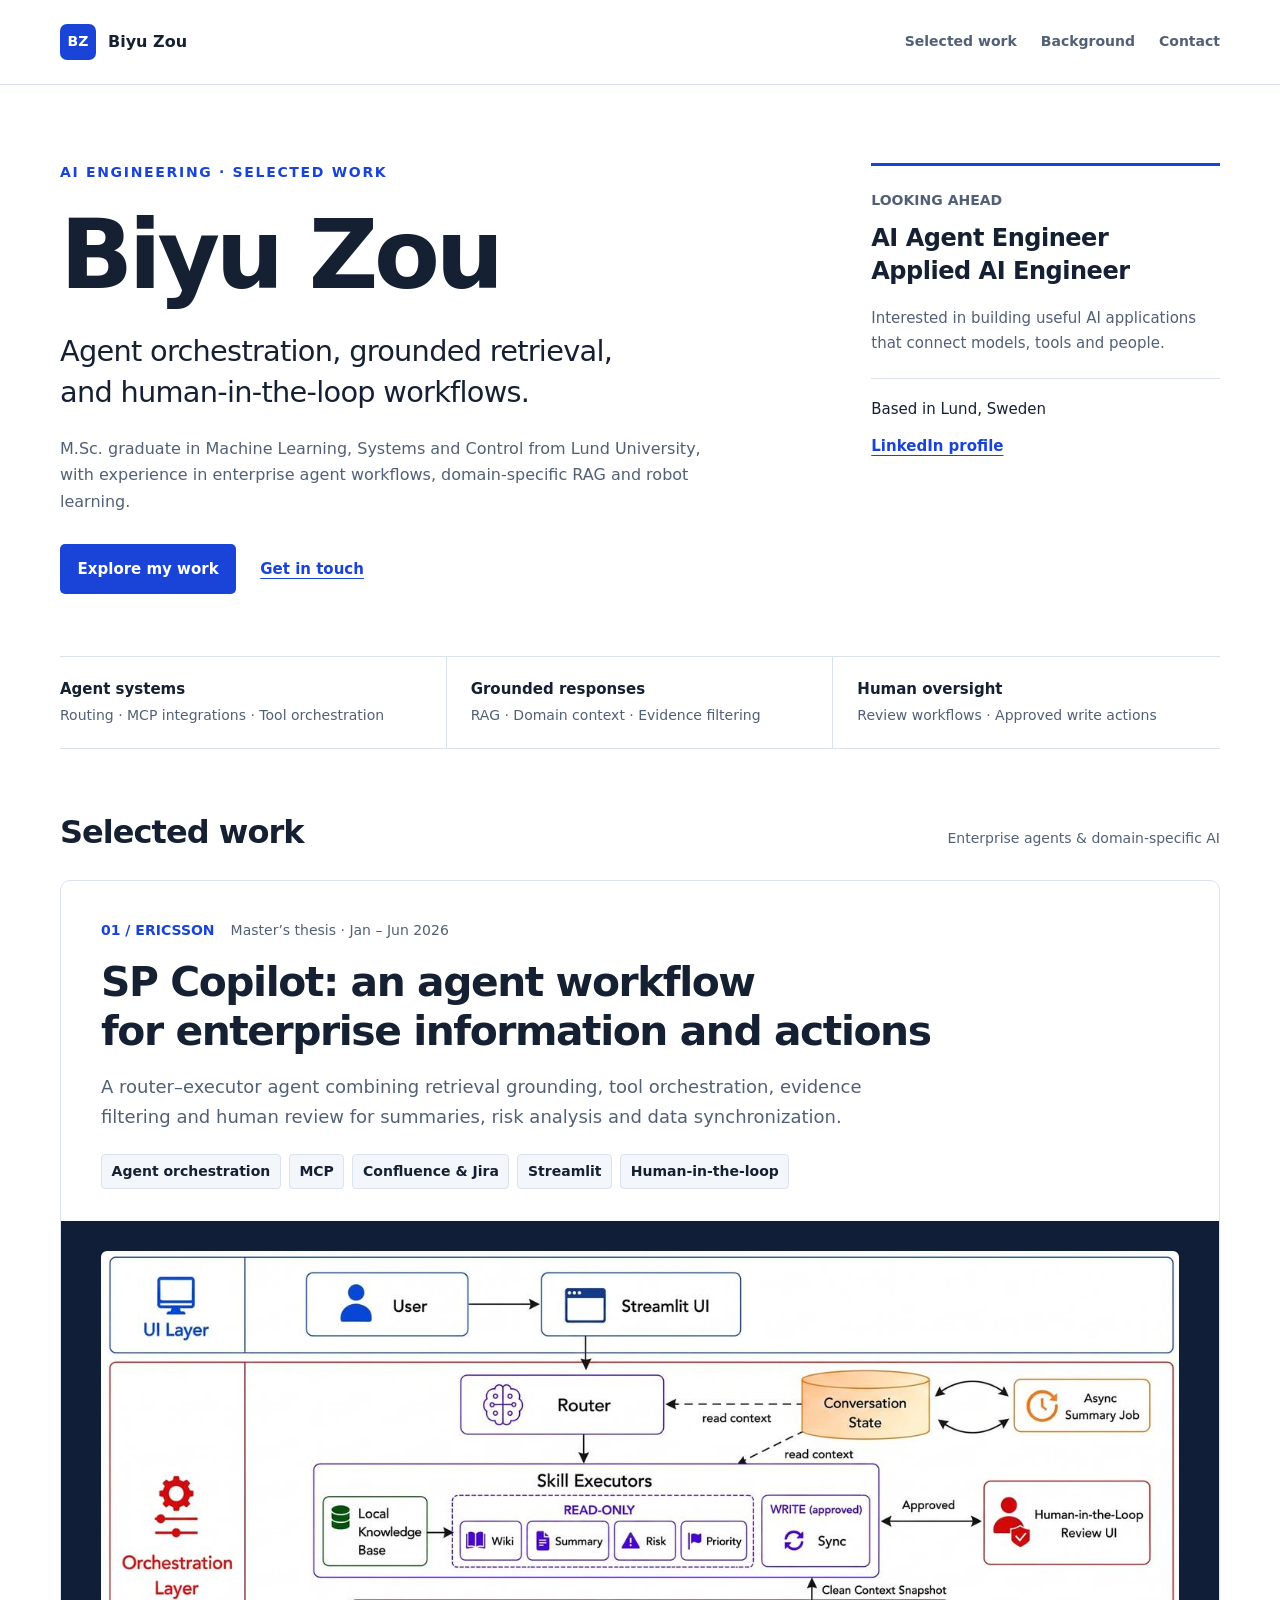
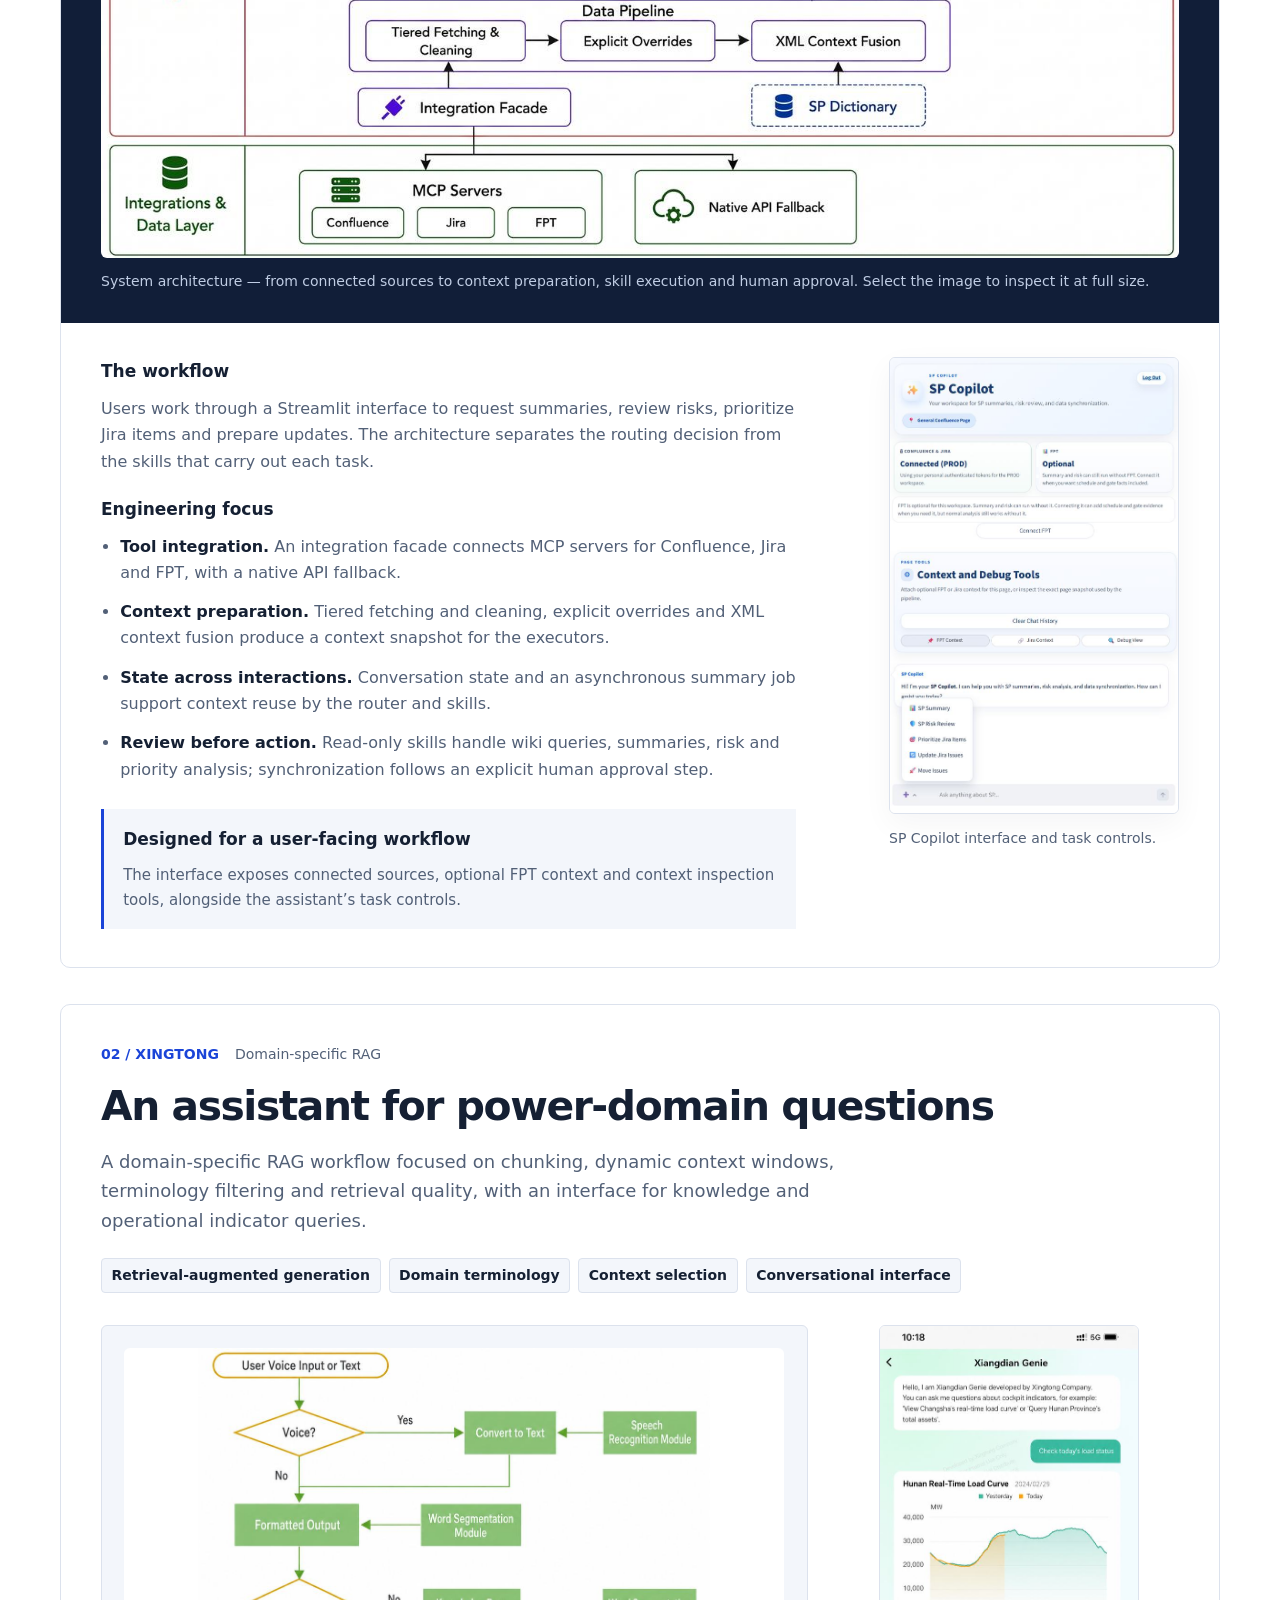
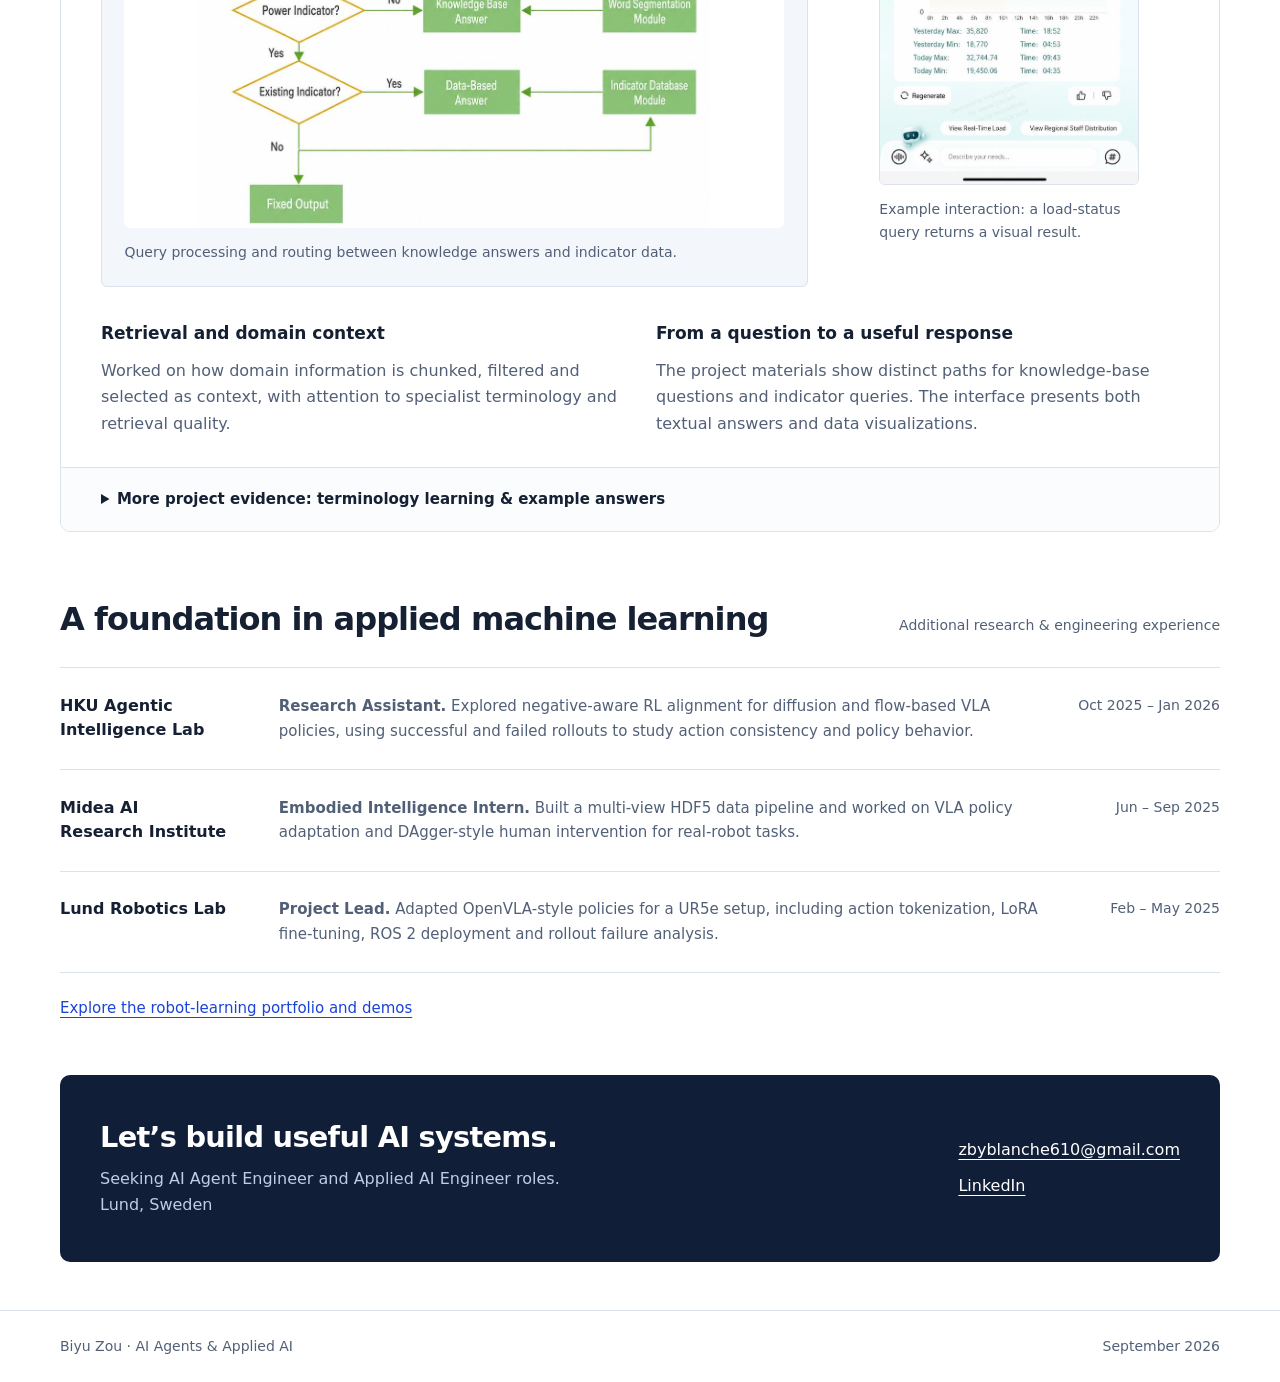
==== agent-portfolio.html @ 7e0cd9de "Add AI agent and applied AI portfolio draft using existing project evidence" ====
<!DOCTYPE html>
<html lang="en">
<head>
  <meta charset="UTF-8">
  <meta name="viewport" content="width=device-width, initial-scale=1">
  <meta name="robots" content="noindex, nofollow, noarchive, nosnippet">
  <meta name="googlebot" content="noindex, nofollow, noarchive, nosnippet">
  <meta name="description" content="Biyu Zou — AI engineering portfolio featuring agent orchestration, MCP integrations, human-in-the-loop workflows and domain-specific RAG.">
  <title>Biyu Zou | AI Agents & Applied AI</title>
  <link rel="icon" href="data:image/svg+xml,%3Csvg xmlns='http://www.w3.org/2000/svg' viewBox='0 0 40 40'%3E%3Crect width='40' height='40' rx='8' fill='%231a44d8'/%3E%3Cpath d='M11 11h17L12 29h17' fill='none' stroke='white' stroke-width='4'/%3E%3C/svg%3E">
  <style>
    :root { --ink:#152033; --muted:#526077; --blue:#1a44d8; --line:#dce2ed; --paper:#fff; --wash:#f3f6fb; --navy:#111e38; }
    * { box-sizing:border-box; }
    html { scroll-behavior:smooth; scroll-padding-top:6rem; }
    body { margin:0; font-family:Inter,ui-sans-serif,system-ui,-apple-system,BlinkMacSystemFont,"Segoe UI",sans-serif; font-size:1rem; line-height:1.65; color:var(--ink); background:var(--paper); }
    a { color:var(--blue); text-underline-offset:4px; }
    a:hover { text-decoration-thickness:2px; }
    a:focus-visible,summary:focus-visible { outline:3px solid var(--blue); outline-offset:5px; }
    .wrap { width:min(1160px,calc(100% - 64px)); margin-inline:auto; }
    .skip { position:absolute; left:1rem; top:-6rem; z-index:30; background:white; padding:.7rem 1rem; }
    .skip:focus { top:.5rem; }
    .topbar { background:rgba(255,255,255,.97); border-bottom:1px solid var(--line); }
    .topbar .wrap { min-height:84px; display:flex; align-items:center; justify-content:space-between; gap:1.5rem; padding-block:1rem; }
    .wordmark { display:flex; align-items:center; gap:.75rem; font-weight:750; text-decoration:none; color:var(--ink); }
    .monogram { display:grid; place-items:center; width:36px; height:36px; background:var(--blue); color:white; border-radius:7px; font-size:.875rem; }
    nav { display:flex; flex-wrap:wrap; align-items:center; gap:1.5rem; }
    nav a { color:var(--muted); text-decoration:none; font-size:.875rem; font-weight:600; }
    nav a:hover { color:var(--blue); }
    .hero { padding:76px 0 62px; display:grid; grid-template-columns:minmax(0,1.5fr) minmax(260px,.7fr); gap:4rem; align-items:start; }
    .eyebrow { margin:0 0 1.3rem; color:var(--blue); font-size:.875rem; font-weight:700; letter-spacing:.12em; text-transform:uppercase; }
    h1 { font-size:clamp(3.6rem,7.8vw,6rem); font-weight:700; line-height:1.06; letter-spacing:-.045em; margin:0 0 1.5rem; }
    .lead { margin:0; max-width:700px; color:var(--ink); font-size:clamp(1.4rem,2.3vw,1.8rem); line-height:1.45; letter-spacing:-.025em; }
    .intro { max-width:650px; margin:1.35rem 0 0; color:var(--muted); }
    .actions { display:flex; flex-wrap:wrap; align-items:center; gap:1rem 1.5rem; margin-top:1.8rem; }
    .button { display:inline-flex; justify-content:center; padding:.8rem 1.1rem; border-radius:5px; background:var(--blue); color:white; font-weight:650; text-decoration:none; font-size:.9375rem; }
    .button:hover { background:#1234ae; text-decoration:none; }
    .text-link { font-weight:650; font-size:.9375rem; }
    .profile { border-top:3px solid var(--blue); padding:1.4rem 0 0; margin-top:.15rem; }
    .profile .label { font-size:.875rem; font-weight:700; color:var(--muted); margin:0 0 .65rem; }
    .profile h2 { font-size:1.5rem; line-height:1.35; margin:0 0 1.2rem; letter-spacing:-.02em; }
    .profile p { margin:.7rem 0; color:var(--muted); font-size:.9375rem; }
    .profile .location { border-top:1px solid var(--line); padding-top:1.1rem; margin-top:1.4rem; color:var(--ink); }
    .focus-strip { display:grid; grid-template-columns:repeat(3,1fr); border-block:1px solid var(--line); margin-bottom:64px; }
    .focus-strip div { padding:1.25rem 1.5rem; border-right:1px solid var(--line); }
    .focus-strip div:first-child { padding-left:0; }
    .focus-strip div:last-child { border:0; }
    .focus-strip strong { display:block; font-size:.9375rem; }
    .focus-strip span { color:var(--muted); font-size:.875rem; }
    .section-heading { display:flex; justify-content:space-between; align-items:baseline; gap:1rem; margin:0 0 1.8rem; }
    .section-heading h2 { font-size:2rem; letter-spacing:-.03em; line-height:1.2; margin:0; }
    .section-heading p { color:var(--muted); font-size:.875rem; margin:0; }
    .case { border:1px solid var(--line); border-radius:10px; overflow:hidden; margin-bottom:36px; }
    .case-head { padding:38px 40px 32px; }
    .case-meta { display:flex; flex-wrap:wrap; gap:.55rem 1rem; color:var(--muted); font-size:.875rem; margin-bottom:1rem; }
    .case-meta .number { color:var(--blue); font-weight:750; }
    h3 { font-size:clamp(1.75rem,3.4vw,2.55rem); line-height:1.2; letter-spacing:-.035em; margin:0 0 1rem; }
    .case-summary { font-size:1.125rem; color:var(--muted); max-width:810px; margin:0; }
    .tags { list-style:none; display:flex; flex-wrap:wrap; gap:.5rem; padding:0; margin:1.4rem 0 0; }
    .tags li { font-size:.875rem; font-weight:550; background:var(--wash); border:1px solid var(--line); border-radius:4px; padding:.3rem .6rem; }
    .feature-stage { background:var(--navy); padding:30px 40px; color:white; }
    figure { margin:0; min-width:0; }
    .image-link { display:block; line-height:0; border-radius:6px; overflow:hidden; background:white; }
    .image-link img { display:block; width:100%; height:auto; }
    figcaption { font-size:.875rem; color:var(--muted); margin-top:.8rem; }
    .feature-stage figcaption { color:#c0cde4; }
    .case-body { padding:34px 40px 38px; display:grid; grid-template-columns:minmax(0,1.35fr) minmax(240px,.65fr); gap:3rem; align-items:start; }
    h4 { font-size:1.0625rem; margin:0 0 .65rem; }
    .body-copy p { margin:0 0 1.25rem; color:var(--muted); }
    .body-copy ul { padding-left:1.2rem; margin:0; color:var(--muted); }
    .body-copy li+li { margin-top:.8rem; }
    .body-copy strong { color:var(--ink); font-weight:650; }
    .workflow-note { border-left:3px solid var(--blue); background:var(--wash); padding:1rem 1.2rem; margin-top:1.6rem; }
    .workflow-note p { margin:0; font-size:.9375rem; }
    .ui-figure { width:min(100%,290px); justify-self:end; }
    .ui-figure .image-link { border:1px solid var(--line); box-shadow:0 10px 30px #1520330b; }
    .rag-main { display:grid; grid-template-columns:minmax(0,1.25fr) minmax(220px,.6fr); align-items:start; gap:2rem; padding:0 40px 32px; }
    .rag-main .diagram { padding:1.4rem; background:var(--wash); border:1px solid var(--line); border-radius:6px; }
    .rag-main .diagram img { max-height:480px; object-fit:contain; }
    .rag-main .phone { max-width:260px; justify-self:center; }
    .rag-main .phone .image-link { border:1px solid var(--line); }
    .rag-copy { padding:0 40px 30px; }
    .rag-copy .columns { display:grid; grid-template-columns:1fr 1fr; gap:2rem; }
    .rag-copy p { margin:0; color:var(--muted); }
    details { border-top:1px solid var(--line); padding:1.2rem 40px; background:#fbfcfe; }
    summary { cursor:pointer; font-size:.9375rem; font-weight:650; }
    .more-media { display:grid; grid-template-columns:1.3fr .7fr; gap:2rem; align-items:start; padding-top:1.5rem; }
    .more-media img { max-height:500px; object-fit:contain; }
    .more-media .image-link { border:1px solid var(--line); }
    .background { padding-top:32px; padding-bottom:54px; }
    .experience-list { border-top:1px solid var(--line); }
    .experience { display:grid; grid-template-columns:190px minmax(0,1fr) 150px; gap:1.8rem; border-bottom:1px solid var(--line); padding:1.6rem 0; }
    .experience h3 { font-size:1rem; letter-spacing:0; line-height:1.5; margin:0; }
    .experience p { margin:0; color:var(--muted); font-size:.9375rem; }
    .experience .dates { font-size:.875rem; color:var(--muted); text-align:right; }
    .research-link { margin:1.4rem 0 0; font-size:.9375rem; }
    .contact-band { background:var(--navy); color:white; padding:44px 40px; border-radius:10px; margin-bottom:48px; display:flex; flex-wrap:wrap; gap:2rem; align-items:center; justify-content:space-between; }
    .contact-band h2 { margin:0 0 .6rem; font-size:1.8rem; line-height:1.3; letter-spacing:-.025em; }
    .contact-band p { color:#c0cde4; margin:0; }
    .contact-band a { color:white; }
    .contact-band .contact-links { display:flex; flex-direction:column; align-items:flex-start; gap:.6rem; overflow-wrap:anywhere; }
    footer { padding:24px 0; border-top:1px solid var(--line); color:var(--muted); font-size:.875rem; }
    footer .wrap { display:flex; flex-wrap:wrap; justify-content:space-between; gap:.75rem; }
    @media (max-width:800px) {
      .wrap { width:calc(100% - 40px); }
      .hero { padding:48px 0 36px; gap:2rem; grid-template-columns:1fr; }
      .profile { display:none; }
      .focus-strip { margin-bottom:40px; }
      .focus-strip div { padding:1rem; }
      .case-head,.case-body { padding:28px; }
      .feature-stage { padding:24px; }
      .case-body { gap:2rem; grid-template-columns:minmax(0,1fr) minmax(190px,.55fr); }
      .rag-main { padding:0 28px 28px; gap:1.25rem; }
      .rag-copy { padding:0 28px 28px; }
      details { padding:1.2rem 28px; }
      .experience { grid-template-columns:155px 1fr; gap:.8rem 1.4rem; }
      .experience .dates { grid-column:1/-1; text-align:left; }
    }
    @media (max-width:580px) {
      .topbar .wrap { gap:1rem; align-items:flex-start; }
      nav { gap:.75rem 1rem; justify-content:flex-end; max-width:170px; }
      .wordmark { flex-shrink:0; }
      .wordmark .name { display:none; }
      h1 { font-size:3.6rem; }
      .hero { padding-top:38px; }
      .focus-strip { grid-template-columns:1fr; }
      .focus-strip div,.focus-strip div:first-child { padding:.9rem 0; border-right:0; border-bottom:1px solid var(--line); }
      .focus-strip div:last-child { border-bottom:0; }
      .section-heading { display:block; }
      .section-heading p { margin-top:.6rem; }
      .case-head,.case-body { padding:24px 20px; }
      .feature-stage { padding:16px; }
      .case-body,.rag-main,.rag-copy .columns,.more-media { grid-template-columns:1fr; }
      .ui-figure { justify-self:center; }
      .rag-main { padding:0 20px 24px; }
      .rag-main .diagram { padding:.75rem; }
      .rag-copy { padding:0 20px 24px; }
      .rag-main .phone { max-width:245px; }
      details { padding:1.2rem 20px; }
      .more-media figure:last-child { max-width:245px; justify-self:center; }
      .experience { grid-template-columns:1fr; }
      .contact-band { padding:28px 24px; }
    }
    @media (prefers-reduced-motion:reduce) { html { scroll-behavior:auto; } }
    @media print {
      .topbar, .skip, .actions, footer { display:none; }
      .wrap { width:100%; }
      .hero { padding:20px 0; }
      .case,.contact-band { break-inside:avoid; }
      .feature-stage,.contact-band { background:white; color:var(--ink); border:1px solid var(--line); }
      .feature-stage figcaption,.contact-band p,.contact-band a { color:var(--ink); }
      a { color:var(--ink); }
    }
  </style>
</head>
<body>
  <a class="skip" href="#main">Skip to content</a>
  <header class="topbar">
    <div class="wrap">
      <a class="wordmark" href="#main" aria-label="Biyu Zou, back to top"><span class="monogram" aria-hidden="true">BZ</span><span class="name">Biyu Zou</span></a>
      <nav aria-label="Main navigation">
        <a href="#selected-work">Selected work</a>
        <a href="#background">Background</a>
        <a href="#contact">Contact</a>
      </nav>
    </div>
  </header>
  <main id="main" class="wrap">
    <section class="hero" aria-labelledby="page-title">
      <div>
        <p class="eyebrow">AI engineering · Selected work</p>
        <h1 id="page-title">Biyu Zou</h1>
        <p class="lead">Agent orchestration, grounded retrieval,<br>and human-in-the-loop workflows.</p>
        <p class="intro">M.Sc. graduate in Machine Learning, Systems and Control from Lund University, with experience in enterprise agent workflows, domain-specific RAG and robot learning.</p>
        <div class="actions">
          <a class="button" href="#selected-work">Explore my work</a>
          <a class="text-link" href="mailto:zbyblanche610@gmail.com">Get in touch</a>
        </div>
      </div>
      <aside class="profile" aria-label="Career focus">
        <p class="label">LOOKING AHEAD</p>
        <h2>AI Agent Engineer<br>Applied AI Engineer</h2>
        <p>Interested in building useful AI applications that connect models, tools and people.</p>
        <p class="location">Based in Lund, Sweden</p>
        <a class="text-link" href="https://www.linkedin.com/in/biyu-zou-9b44a2331/">LinkedIn profile</a>
      </aside>
    </section>

    <div class="focus-strip" aria-label="Areas of experience">
      <div><strong>Agent systems</strong><span>Routing · MCP integrations · Tool orchestration</span></div>
      <div><strong>Grounded responses</strong><span>RAG · Domain context · Evidence filtering</span></div>
      <div><strong>Human oversight</strong><span>Review workflows · Approved write actions</span></div>
    </div>

    <section id="selected-work" aria-labelledby="work-title">
      <div class="section-heading">
        <h2 id="work-title">Selected work</h2>
        <p>Enterprise agents & domain-specific AI</p>
      </div>

      <article class="case" aria-labelledby="ericsson-title">
        <div class="case-head">
          <div class="case-meta"><span class="number">01 / ERICSSON</span><span>Master’s thesis · Jan – Jun 2026</span></div>
          <h3 id="ericsson-title">SP Copilot: an agent workflow<br>for enterprise information and actions</h3>
          <p class="case-summary">A router–executor agent combining retrieval grounding, tool orchestration, evidence filtering and human review for summaries, risk analysis and data synchronization.</p>
          <ul class="tags" aria-label="Ericsson project capabilities">
            <li>Agent orchestration</li><li>MCP</li><li>Confluence & Jira</li><li>Streamlit</li><li>Human-in-the-loop</li>
          </ul>
        </div>
        <div class="feature-stage">
          <figure>
            <a class="image-link" href="media/sparchi.png" target="_blank" rel="noopener" aria-label="Open the SP Copilot architecture diagram at full size">
              <img src="media/sparchi.png" width="1400" height="788" alt="SP Copilot architecture: Streamlit UI, router, skill executors, conversation state, data pipeline, MCP integrations and human review before approved writes.">
            </a>
            <figcaption>System architecture — from connected sources to context preparation, skill execution and human approval. Select the image to inspect it at full size.</figcaption>
          </figure>
        </div>
        <div class="case-body">
          <div class="body-copy">
            <h4>The workflow</h4>
            <p>Users work through a Streamlit interface to request summaries, review risks, prioritize Jira items and prepare updates. The architecture separates the routing decision from the skills that carry out each task.</p>
            <h4>Engineering focus</h4>
            <ul>
              <li><strong>Tool integration.</strong> An integration facade connects MCP servers for Confluence, Jira and FPT, with a native API fallback.</li>
              <li><strong>Context preparation.</strong> Tiered fetching and cleaning, explicit overrides and XML context fusion produce a context snapshot for the executors.</li>
              <li><strong>State across interactions.</strong> Conversation state and an asynchronous summary job support context reuse by the router and skills.</li>
              <li><strong>Review before action.</strong> Read-only skills handle wiki queries, summaries, risk and priority analysis; synchronization follows an explicit human approval step.</li>
            </ul>
            <div class="workflow-note">
              <h4>Designed for a user-facing workflow</h4>
              <p>The interface exposes connected sources, optional FPT context and context inspection tools, alongside the assistant’s task controls.</p>
            </div>
          </div>
          <figure class="ui-figure">
            <a class="image-link" href="media/User_Interface.png" target="_blank" rel="noopener" aria-label="Open the SP Copilot interface screenshot at full size">
              <img src="media/User_Interface.png" width="633" height="1000" loading="lazy" alt="SP Copilot interface showing connection status, context tools and actions for summaries, risk review and Jira updates.">
            </a>
            <figcaption>SP Copilot interface and task controls.</figcaption>
          </figure>
        </div>
      </article>

      <article class="case" aria-labelledby="rag-title">
        <div class="case-head">
          <div class="case-meta"><span class="number">02 / XINGTONG</span><span>Domain-specific RAG</span></div>
          <h3 id="rag-title">An assistant for power-domain questions</h3>
          <p class="case-summary">A domain-specific RAG workflow focused on chunking, dynamic context windows, terminology filtering and retrieval quality, with an interface for knowledge and operational indicator queries.</p>
          <ul class="tags" aria-label="RAG project capabilities">
            <li>Retrieval-augmented generation</li><li>Domain terminology</li><li>Context selection</li><li>Conversational interface</li>
          </ul>
        </div>
        <div class="rag-main">
          <figure class="diagram">
            <a class="image-link" href="media/rag2.png" target="_blank" rel="noopener" aria-label="Open the power-domain assistant workflow at full size">
              <img src="media/rag2.png" width="1067" height="1000" loading="lazy" alt="Power-domain assistant workflow routing voice or text input through segmentation to knowledge-base answers or indicator-database queries.">
            </a>
            <figcaption>Query processing and routing between knowledge answers and indicator data.</figcaption>
          </figure>
          <figure class="phone">
            <a class="image-link" href="media/rag3.png" target="_blank" rel="noopener" aria-label="Open the load-curve demonstration at full size">
              <img src="media/rag3.png" width="563" height="1000" loading="lazy" alt="Xiangdian Genie answering a load-status question with a chart in its mobile interface.">
            </a>
            <figcaption>Example interaction: a load-status query returns a visual result.</figcaption>
          </figure>
        </div>
        <div class="rag-copy">
          <div class="columns">
            <div>
              <h4>Retrieval and domain context</h4>
              <p>Worked on how domain information is chunked, filtered and selected as context, with attention to specialist terminology and retrieval quality.</p>
            </div>
            <div>
              <h4>From a question to a useful response</h4>
              <p>The project materials show distinct paths for knowledge-base questions and indicator queries. The interface presents both textual answers and data visualizations.</p>
            </div>
          </div>
        </div>
        <details>
          <summary>More project evidence: terminology learning & example answers</summary>
          <div class="more-media">
            <figure>
              <a class="image-link" href="media/rag1.png" target="_blank" rel="noopener" aria-label="Open the terminology-learning diagram at full size">
                <img src="media/rag1.png" width="1143" height="1000" loading="lazy" alt="Diagram of word-segmentation capability learning through QLoRA fine-tuning.">
              </a>
              <figcaption>Word-segmentation capability learning shown in the project materials.</figcaption>
            </figure>
            <figure>
              <a class="image-link" href="media/rag4.png" target="_blank" rel="noopener" aria-label="Open the indicator-answer examples at full size">
                <img src="media/rag4.png" width="563" height="1000" loading="lazy" alt="Mobile assistant example with answers to operating-cost, supply-area and line-loss queries.">
              </a>
              <figcaption>Examples of domain-specific indicator answers.</figcaption>
            </figure>
          </div>
        </details>
      </article>
    </section>

    <section id="background" class="background" aria-labelledby="background-title">
      <div class="section-heading">
        <h2 id="background-title">A foundation in applied machine learning</h2>
        <p>Additional research & engineering experience</p>
      </div>
      <div class="experience-list">
        <article class="experience">
          <h3>HKU Agentic<br>Intelligence Lab</h3>
          <p><strong>Research Assistant.</strong> Explored negative-aware RL alignment for diffusion and flow-based VLA policies, using successful and failed rollouts to study action consistency and policy behavior.</p>
          <span class="dates">Oct 2025 – Jan 2026</span>
        </article>
        <article class="experience">
          <h3>Midea AI<br>Research Institute</h3>
          <p><strong>Embodied Intelligence Intern.</strong> Built a multi-view HDF5 data pipeline and worked on VLA policy adaptation and DAgger-style human intervention for real-robot tasks.</p>
          <span class="dates">Jun – Sep 2025</span>
        </article>
        <article class="experience">
          <h3>Lund Robotics Lab</h3>
          <p><strong>Project Lead.</strong> Adapted OpenVLA-style policies for a UR5e setup, including action tokenization, LoRA fine-tuning, ROS 2 deployment and rollout failure analysis.</p>
          <span class="dates">Feb – May 2025</span>
        </article>
      </div>
      <p class="research-link"><a href="vla-research-profile.html">Explore the robot-learning portfolio and demos</a></p>
    </section>

    <section id="contact" class="contact-band" aria-labelledby="contact-title">
      <div>
        <h2 id="contact-title">Let’s build useful AI systems.</h2>
        <p>Seeking AI Agent Engineer and Applied AI Engineer roles.<br>Lund, Sweden</p>
      </div>
      <div class="contact-links">
        <a href="mailto:zbyblanche610@gmail.com">zbyblanche610@gmail.com</a>
        <a href="https://www.linkedin.com/in/biyu-zou-9b44a2331/">LinkedIn</a>
      </div>
    </section>
  </main>
  <footer><div class="wrap"><span>Biyu Zou · AI Agents & Applied AI</span><span>September 2026</span></div></footer>
</body>
</html>
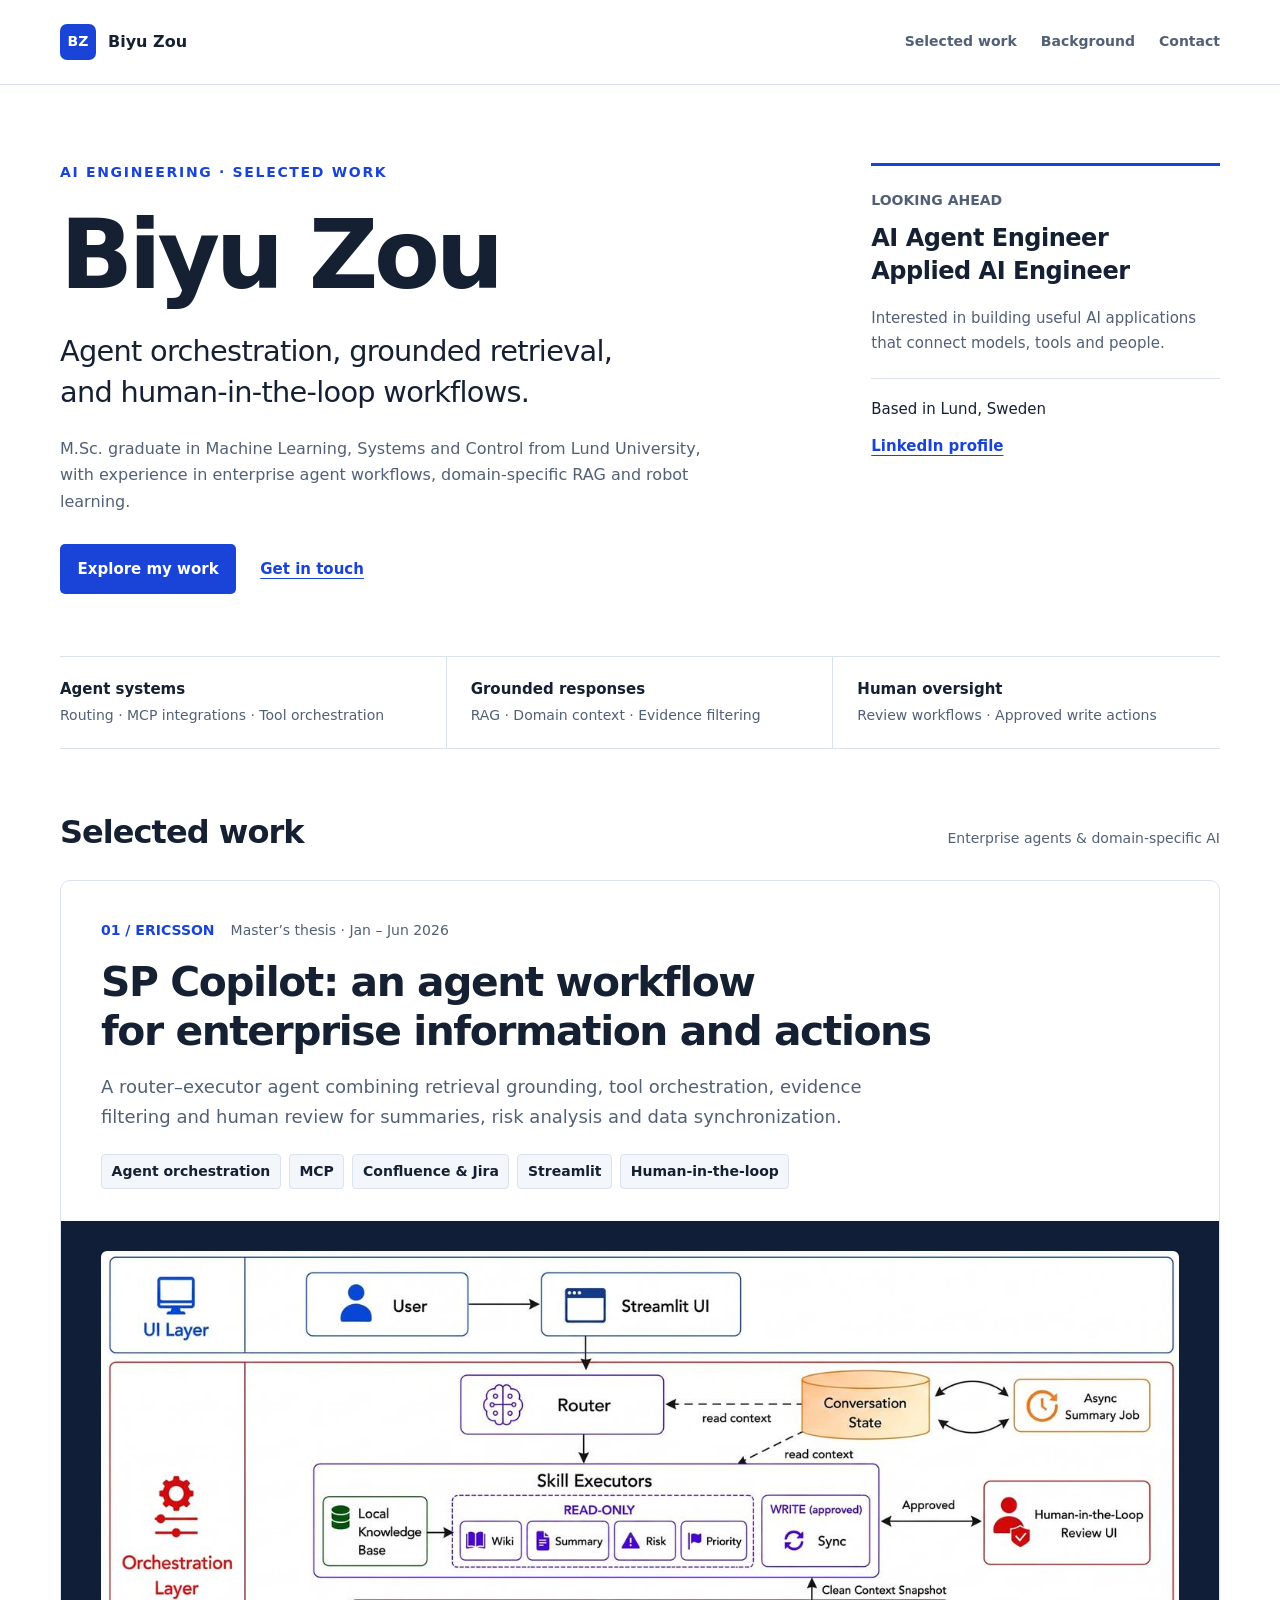
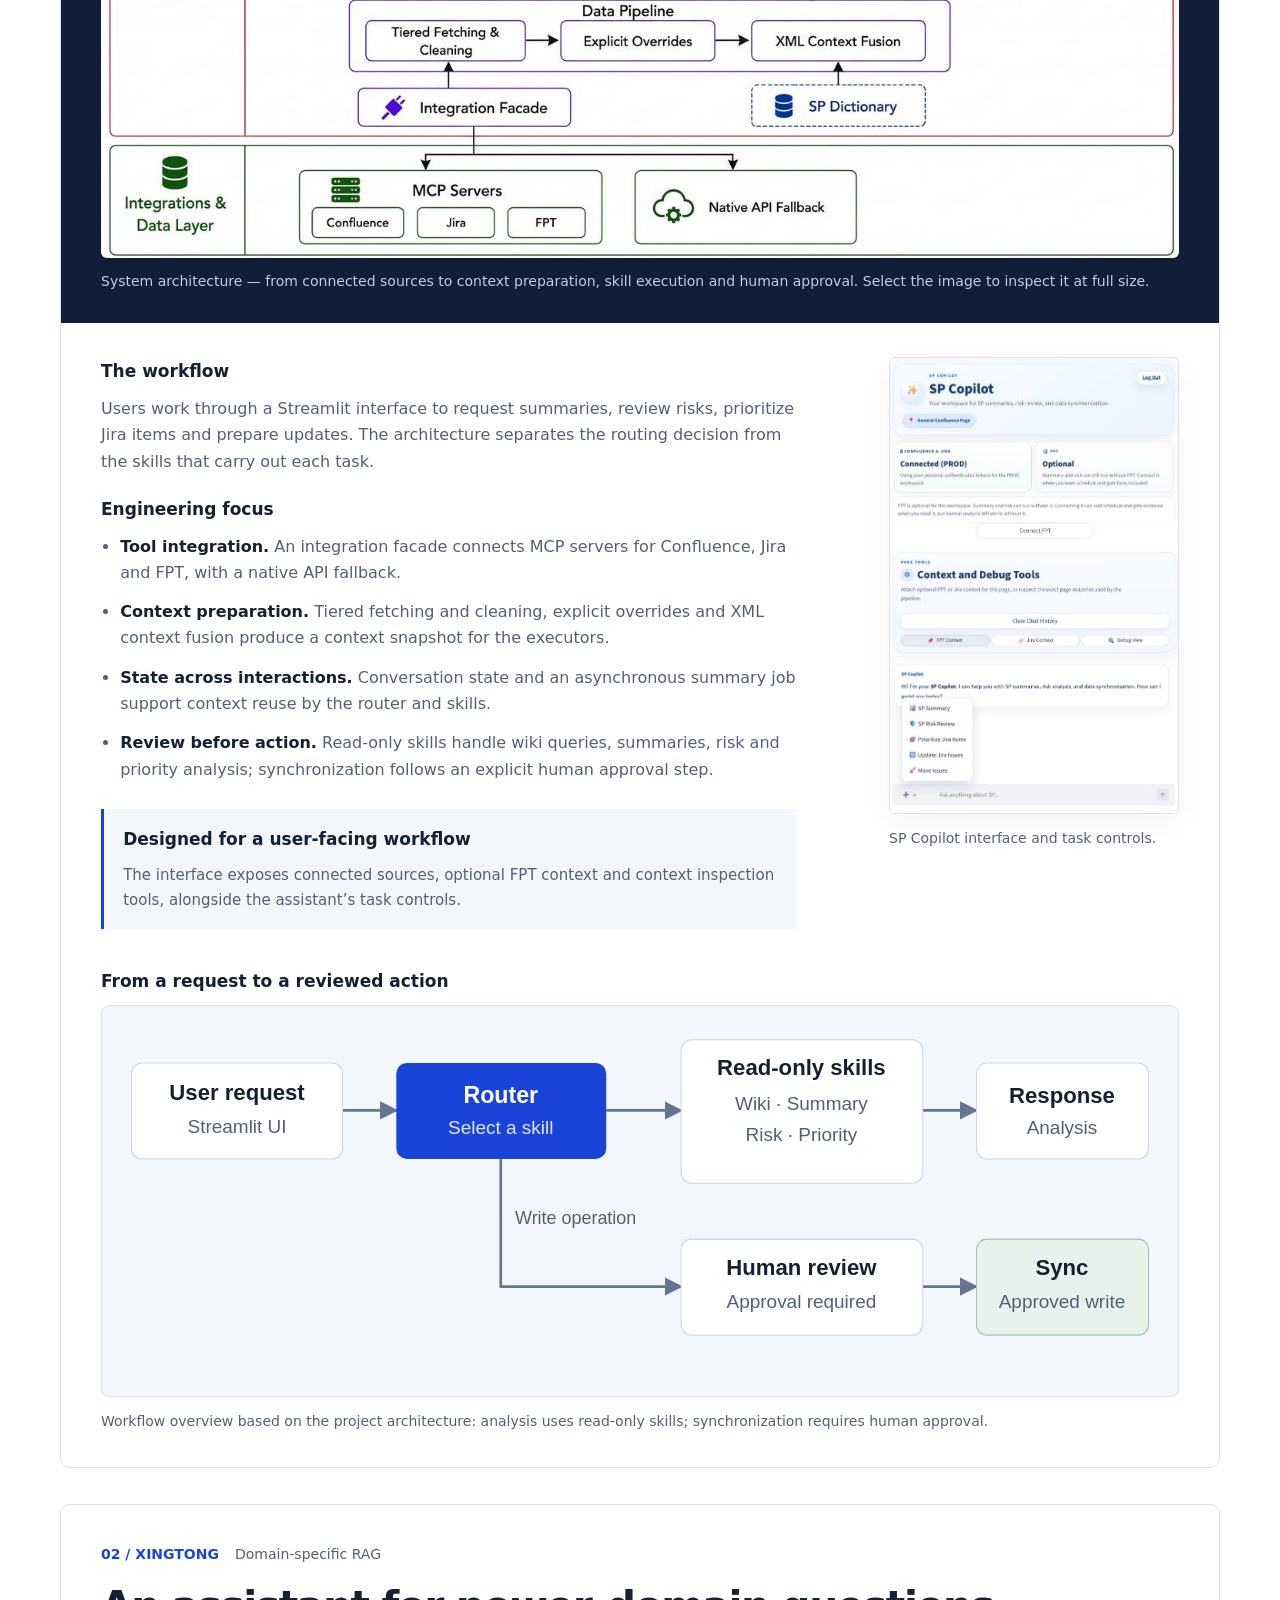
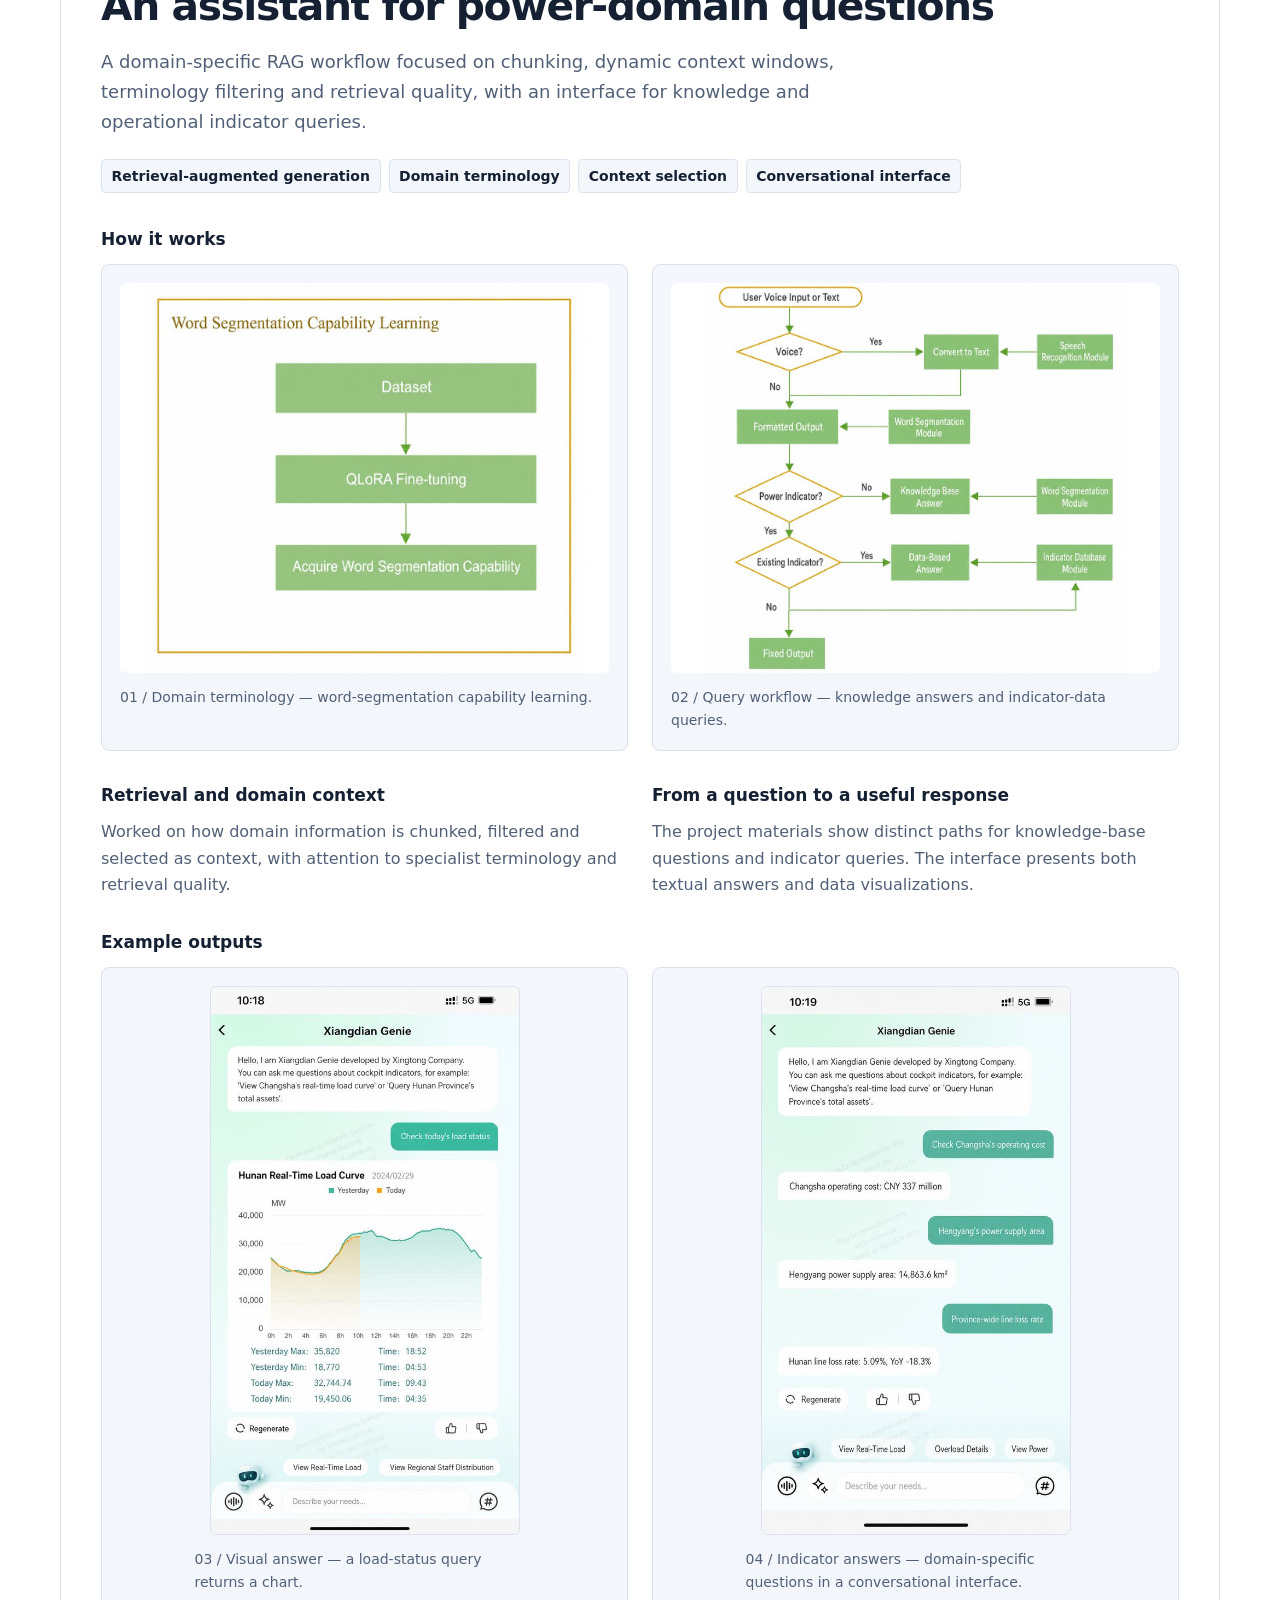
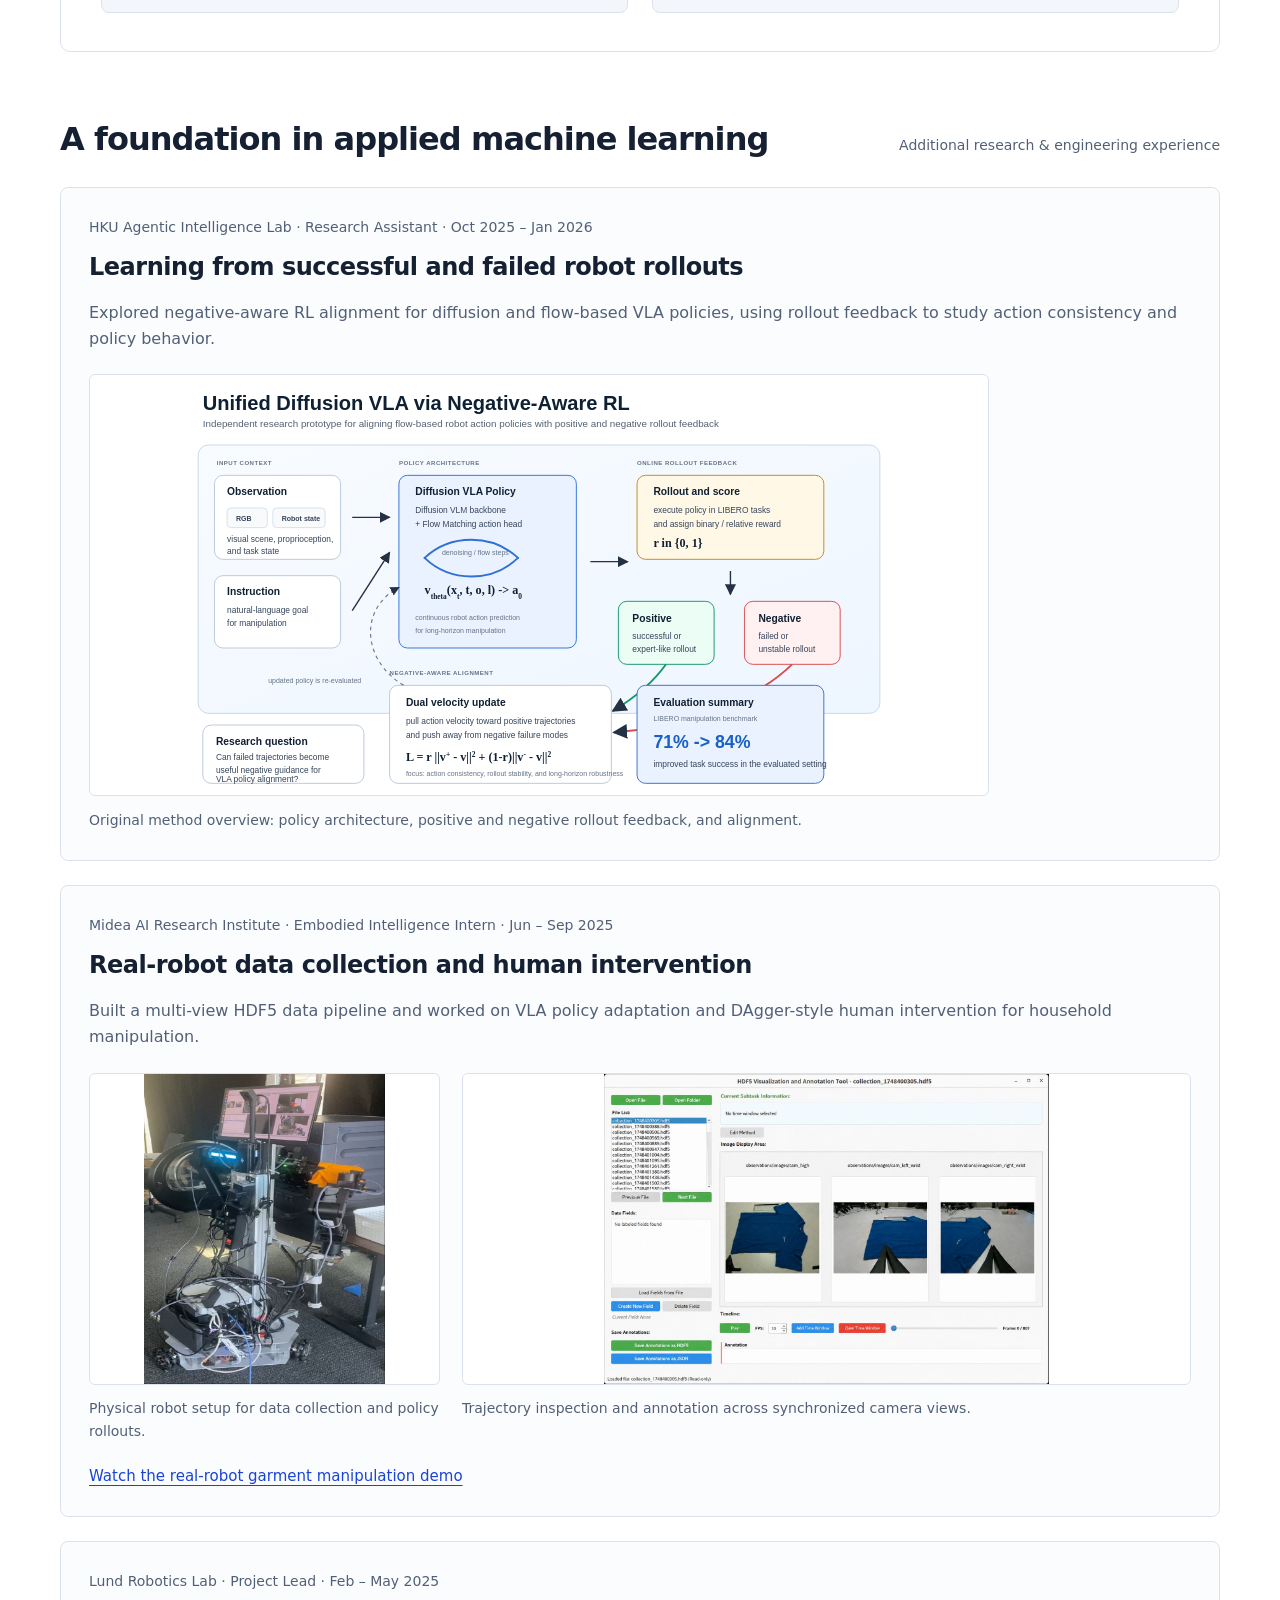
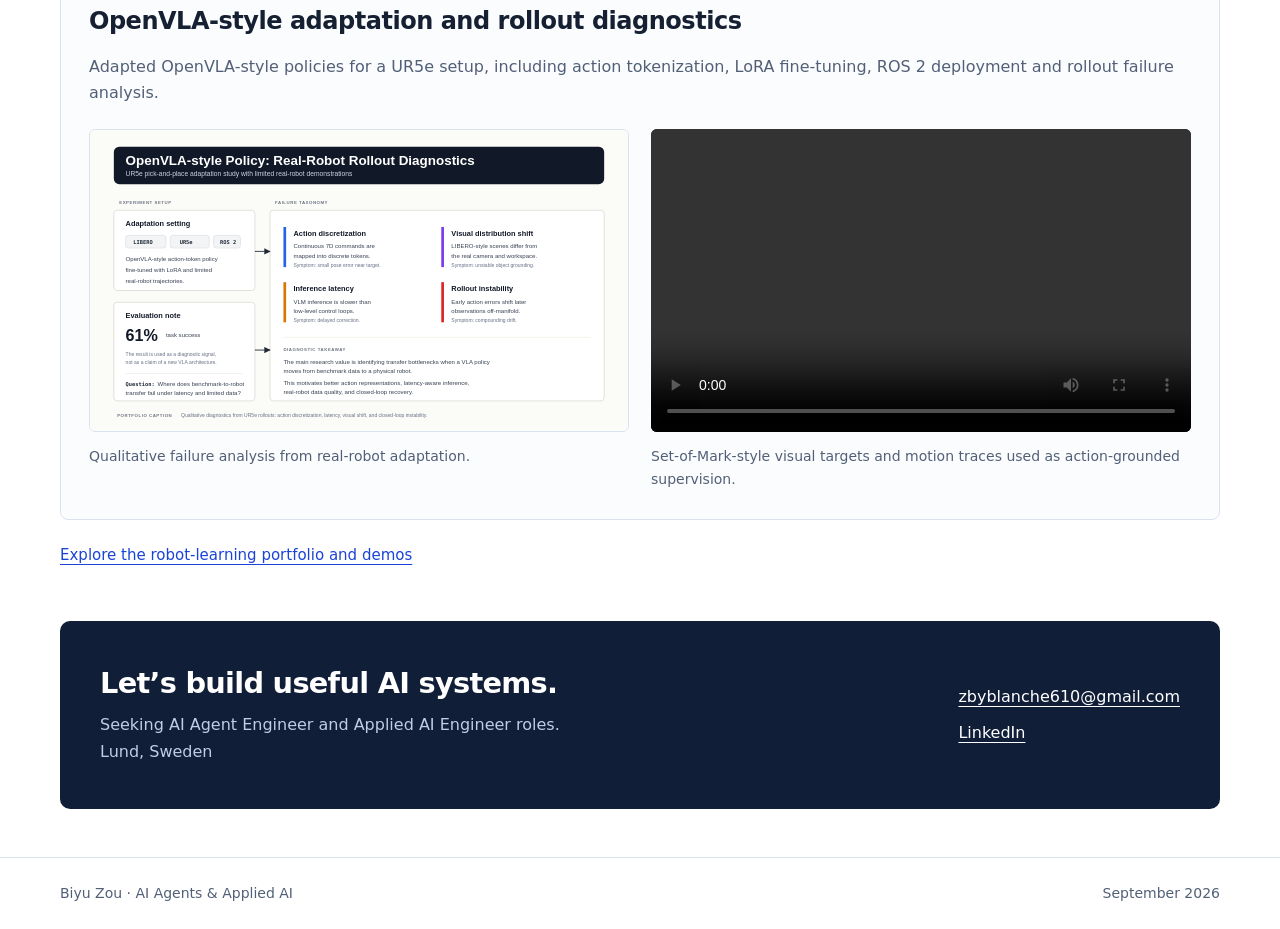
==== commit 5aba45bb: "Show all RAG visuals and add agent workflow and robotics project media" ====
--- a/agent-portfolio.html
+++ b/agent-portfolio.html
@@ -150,6 +150,51 @@
       .feature-stage figcaption,.contact-band p,.contact-band a { color:var(--ink); }
       a { color:var(--ink); }
     }
+
+    /* Project evidence: visible galleries and compact robotics case studies. */
+    .agent-flow-panel { padding:0 40px 34px; }
+    .diagram-scroll { overflow-x:auto; border:1px solid var(--line); border-radius:8px; background:var(--wash); }
+    .diagram-scroll:focus-visible { outline:3px solid var(--blue); outline-offset:3px; }
+    .agent-flow { display:block; width:100%; min-width:720px; height:auto; }
+    .rag-evidence { padding:0 40px 38px; }
+    .rag-diagrams,.rag-outputs,.rag-explanation { display:grid; grid-template-columns:repeat(2,minmax(0,1fr)); gap:24px; }
+    .rag-diagrams figure,.rag-outputs figure { border:1px solid var(--line); border-radius:8px; padding:18px; background:var(--wash); }
+    .rag-diagrams img { height:390px; object-fit:contain; }
+    .rag-outputs .image-link { width:min(100%,310px); margin-inline:auto; border:1px solid var(--line); }
+    .rag-outputs figcaption { max-width:340px; margin-inline:auto; }
+    .rag-explanation { margin:30px 0; }
+    .rag-explanation p { margin:0; color:var(--muted); }
+    .robot-projects { display:grid; gap:24px; }
+    .robot-project { padding:28px; border:1px solid var(--line); border-radius:8px; background:#fbfcfe; }
+    .robot-intro h3 { font-size:1.5rem; line-height:1.35; letter-spacing:-.02em; }
+    .robot-intro p { color:var(--muted); margin:0 0 12px; }
+    .robot-intro .case-meta { font-size:.875rem; }
+    .robot-media { display:grid; gap:22px; margin-top:22px; }
+    .robot-media.single { max-width:900px; }
+    .robot-media.single img { max-height:420px; object-fit:contain; }
+    .robot-media .image-link { border:1px solid var(--line); }
+    .midea-media { grid-template-columns:minmax(0,.65fr) minmax(0,1.35fr); }
+    .midea-media img { height:310px; object-fit:contain; }
+    .lund-media { grid-template-columns:repeat(2,minmax(0,1fr)); }
+    .lund-media .image-link { aspect-ratio:16/9; }
+    .lund-media img { height:100%; object-fit:contain; }
+    .robot-media video { display:block; width:100%; aspect-ratio:16/9; object-fit:contain; background:#111e38; border-radius:6px; }
+    .robot-demo-link { margin:20px 0 0; font-size:.9375rem; }
+    @media (max-width:800px) {
+      .agent-flow-panel,.rag-evidence { padding-inline:28px; }
+      .rag-diagrams img { height:290px; }
+      .midea-media img { height:250px; }
+    }
+    @media (max-width:580px) {
+      .agent-flow-panel,.rag-evidence { padding-inline:20px; }
+      .rag-diagrams,.rag-outputs,.rag-explanation,.midea-media,.lund-media { grid-template-columns:1fr; }
+      .rag-diagrams figure,.rag-outputs figure { padding:14px; }
+      .rag-diagrams img { height:auto; max-height:440px; }
+      .robot-project { padding:20px; }
+      .midea-media img { height:auto; max-height:350px; }
+      .robot-photo { max-width:280px; margin-inline:auto; }
+      .agent-flow-panel { padding-bottom:24px; }
+    }
   </style>
 </head>
 <body>
@@ -237,6 +282,46 @@
             <figcaption>SP Copilot interface and task controls.</figcaption>
           </figure>
         </div>
+
+        <div class="agent-flow-panel">
+          <h4>From a request to a reviewed action</h4>
+          <figure>
+            <div class="diagram-scroll" tabindex="0" role="region" aria-label="Agent workflow diagram; scroll horizontally on narrow screens">
+              <svg class="agent-flow" xmlns="http://www.w3.org/2000/svg" viewBox="0 0 1020 370" role="img" aria-labelledby="agent-flow-title agent-flow-desc">
+                <title id="agent-flow-title">SP Copilot: read and write workflows</title>
+                <desc id="agent-flow-desc">A request enters through Streamlit and reaches the router. Read-only skills produce analysis. Write operations are routed through human review before synchronization.</desc>
+                <defs><marker id="flow-arrow" viewBox="0 0 10 10" refX="9" refY="5" markerWidth="7" markerHeight="7" orient="auto"><path d="M0 0L10 5L0 10Z" fill="#65758f"/></marker></defs>
+                <g fill="none" stroke="#65758f" stroke-width="2.5" marker-end="url(#flow-arrow)">
+                  <path d="M228 99H279"/><path d="M478 99H549"/><path d="M778 99H829"/>
+                  <path d="M378 145V266H549"/><path d="M778 266H829"/>
+                </g>
+                <rect x="28" y="54" width="200" height="91" rx="10" fill="#fff" stroke="#ccd6e7"/>
+                <rect x="279" y="54" width="199" height="91" rx="10" fill="#1a44d8"/>
+                <rect x="549" y="32" width="229" height="136" rx="10" fill="#fff" stroke="#ccd6e7"/>
+                <rect x="829" y="54" width="163" height="91" rx="10" fill="#fff" stroke="#ccd6e7"/>
+                <rect x="549" y="221" width="229" height="91" rx="10" fill="#fff" stroke="#ccd6e7"/>
+                <rect x="829" y="221" width="163" height="91" rx="10" fill="#e6f3ed" stroke="#9cc6b1"/>
+                <g font-family="Arial, Helvetica, sans-serif" text-anchor="middle" fill="#152033">
+                  <text x="128" y="89" font-size="21" font-weight="700">User request</text>
+                  <text x="128" y="120" font-size="18" fill="#526077">Streamlit UI</text>
+                  <text x="378" y="92" font-size="22" font-weight="700" fill="#fff">Router</text>
+                  <text x="378" y="121" font-size="18" fill="#e0e7ff">Select a skill</text>
+                  <text x="663" y="65" font-size="21" font-weight="700">Read-only skills</text>
+                  <text x="663" y="99" font-size="18" fill="#526077">Wiki · Summary</text>
+                  <text x="663" y="128" font-size="18" fill="#526077">Risk · Priority</text>
+                  <text x="910" y="92" font-size="21" font-weight="700">Response</text>
+                  <text x="910" y="121" font-size="18" fill="#526077">Analysis</text>
+                  <text x="449" y="207" font-size="17" fill="#526077">Write operation</text>
+                  <text x="663" y="255" font-size="21" font-weight="700">Human review</text>
+                  <text x="663" y="286" font-size="18" fill="#526077">Approval required</text>
+                  <text x="910" y="255" font-size="21" font-weight="700">Sync</text>
+                  <text x="910" y="286" font-size="18" fill="#526077">Approved write</text>
+                </g>
+              </svg>
+            </div>
+            <figcaption>Workflow overview based on the project architecture: analysis uses read-only skills; synchronization requires human approval.</figcaption>
+          </figure>
+        </div>
       </article>
 
       <article class="case" aria-labelledby="rag-title">
@@ -248,49 +333,42 @@
             <li>Retrieval-augmented generation</li><li>Domain terminology</li><li>Context selection</li><li>Conversational interface</li>
           </ul>
         </div>
-        <div class="rag-main">
-          <figure class="diagram">
-            <a class="image-link" href="media/rag2.png" target="_blank" rel="noopener" aria-label="Open the power-domain assistant workflow at full size">
-              <img src="media/rag2.png" width="1067" height="1000" loading="lazy" alt="Power-domain assistant workflow routing voice or text input through segmentation to knowledge-base answers or indicator-database queries.">
-            </a>
-            <figcaption>Query processing and routing between knowledge answers and indicator data.</figcaption>
-          </figure>
-          <figure class="phone">
-            <a class="image-link" href="media/rag3.png" target="_blank" rel="noopener" aria-label="Open the load-curve demonstration at full size">
-              <img src="media/rag3.png" width="563" height="1000" loading="lazy" alt="Xiangdian Genie answering a load-status question with a chart in its mobile interface.">
-            </a>
-            <figcaption>Example interaction: a load-status query returns a visual result.</figcaption>
-          </figure>
-        </div>
-        <div class="rag-copy">
-          <div class="columns">
-            <div>
-              <h4>Retrieval and domain context</h4>
-              <p>Worked on how domain information is chunked, filtered and selected as context, with attention to specialist terminology and retrieval quality.</p>
-            </div>
-            <div>
-              <h4>From a question to a useful response</h4>
-              <p>The project materials show distinct paths for knowledge-base questions and indicator queries. The interface presents both textual answers and data visualizations.</p>
-            </div>
-          </div>
-        </div>
-        <details>
-          <summary>More project evidence: terminology learning & example answers</summary>
-          <div class="more-media">
-            <figure>
-              <a class="image-link" href="media/rag1.png" target="_blank" rel="noopener" aria-label="Open the terminology-learning diagram at full size">
-                <img src="media/rag1.png" width="1143" height="1000" loading="lazy" alt="Diagram of word-segmentation capability learning through QLoRA fine-tuning.">
-              </a>
-              <figcaption>Word-segmentation capability learning shown in the project materials.</figcaption>
-            </figure>
-            <figure>
-              <a class="image-link" href="media/rag4.png" target="_blank" rel="noopener" aria-label="Open the indicator-answer examples at full size">
-                <img src="media/rag4.png" width="563" height="1000" loading="lazy" alt="Mobile assistant example with answers to operating-cost, supply-area and line-loss queries.">
-              </a>
-              <figcaption>Examples of domain-specific indicator answers.</figcaption>
-            </figure>
-          </div>
-        </details>
+        <div class="rag-evidence">
+          <h4>How it works</h4>
+          <div class="rag-diagrams">
+<figure class="">
+      <a class="image-link" href="media/rag1.png" target="_blank" rel="noopener" aria-label="Open image at full size: Word-segmentation learning through QLoRA fine-tuning">
+        <img src="media/rag1.png" width="1143" height="1000" loading="lazy" alt="Word-segmentation learning through QLoRA fine-tuning">
+      </a>
+      <figcaption>01 / Domain terminology — word-segmentation capability learning.</figcaption>
+    </figure>
+<figure class="">
+      <a class="image-link" href="media/rag2.png" target="_blank" rel="noopener" aria-label="Open image at full size: Power-domain query-processing and routing workflow">
+        <img src="media/rag2.png" width="1067" height="1000" loading="lazy" alt="Power-domain query-processing and routing workflow">
+      </a>
+      <figcaption>02 / Query workflow — knowledge answers and indicator-data queries.</figcaption>
+    </figure>
+          </div>
+          <div class="rag-explanation">
+            <div><h4>Retrieval and domain context</h4><p>Worked on how domain information is chunked, filtered and selected as context, with attention to specialist terminology and retrieval quality.</p></div>
+            <div><h4>From a question to a useful response</h4><p>The project materials show distinct paths for knowledge-base questions and indicator queries. The interface presents both textual answers and data visualizations.</p></div>
+          </div>
+          <h4>Example outputs</h4>
+          <div class="rag-outputs">
+<figure class="">
+      <a class="image-link" href="media/rag3.png" target="_blank" rel="noopener" aria-label="Open image at full size: Xiangdian Genie answering a load-status question with a chart">
+        <img src="media/rag3.png" width="563" height="1000" loading="lazy" alt="Xiangdian Genie answering a load-status question with a chart">
+      </a>
+      <figcaption>03 / Visual answer — a load-status query returns a chart.</figcaption>
+    </figure>
+<figure class="">
+      <a class="image-link" href="media/rag4.png" target="_blank" rel="noopener" aria-label="Open image at full size: Mobile assistant answering operating-cost, supply-area and line-loss questions">
+        <img src="media/rag4.png" width="563" height="1000" loading="lazy" alt="Mobile assistant answering operating-cost, supply-area and line-loss questions">
+      </a>
+      <figcaption>04 / Indicator answers — domain-specific questions in a conversational interface.</figcaption>
+    </figure>
+          </div>
+        </div>
       </article>
     </section>
 
@@ -299,21 +377,47 @@
         <h2 id="background-title">A foundation in applied machine learning</h2>
         <p>Additional research & engineering experience</p>
       </div>
-      <div class="experience-list">
-        <article class="experience">
-          <h3>HKU Agentic<br>Intelligence Lab</h3>
-          <p><strong>Research Assistant.</strong> Explored negative-aware RL alignment for diffusion and flow-based VLA policies, using successful and failed rollouts to study action consistency and policy behavior.</p>
-          <span class="dates">Oct 2025 – Jan 2026</span>
+      <div class="robot-projects">
+        <article class="robot-project">
+          <div class="robot-intro"><div><p class="case-meta">HKU Agentic Intelligence Lab · Research Assistant · Oct 2025 – Jan 2026</p><h3>Learning from successful and failed robot rollouts</h3><p>Explored negative-aware RL alignment for diffusion and flow-based VLA policies, using rollout feedback to study action consistency and policy behavior.</p></div></div>
+          <div class="robot-media single">
+<figure class="">
+      <a class="image-link" href="media/discrete-diffusion-naft-workflow.svg" target="_blank" rel="noopener" aria-label="Open image at full size: Diffusion VLA and negative-aware alignment research workflow">
+        <img src="media/discrete-diffusion-naft-workflow.svg" width="1600" height="900" loading="lazy" alt="Diffusion VLA and negative-aware alignment research workflow">
+      </a>
+      <figcaption>Original method overview: policy architecture, positive and negative rollout feedback, and alignment.</figcaption>
+    </figure>
+          </div>
         </article>
-        <article class="experience">
-          <h3>Midea AI<br>Research Institute</h3>
-          <p><strong>Embodied Intelligence Intern.</strong> Built a multi-view HDF5 data pipeline and worked on VLA policy adaptation and DAgger-style human intervention for real-robot tasks.</p>
-          <span class="dates">Jun – Sep 2025</span>
+        <article class="robot-project">
+          <div class="robot-intro"><div><p class="case-meta">Midea AI Research Institute · Embodied Intelligence Intern · Jun – Sep 2025</p><h3>Real-robot data collection and human intervention</h3><p>Built a multi-view HDF5 data pipeline and worked on VLA policy adaptation and DAgger-style human intervention for household manipulation.</p></div></div>
+          <div class="robot-media midea-media">
+<figure class="robot-photo">
+      <a class="image-link" href="media/robot.png" target="_blank" rel="noopener" aria-label="Open image at full size: Mobile robot and arm setup for data collection and household manipulation">
+        <img src="media/robot.png" width="778" height="1000" loading="lazy" alt="Mobile robot and arm setup for data collection and household manipulation">
+      </a>
+      <figcaption>Physical robot setup for data collection and policy rollouts.</figcaption>
+    </figure>
+<figure class="">
+      <a class="image-link" href="media/annotation.png" target="_blank" rel="noopener" aria-label="Open image at full size: HDF5 visualization and annotation tool with three camera views">
+        <img src="media/annotation.png" width="1400" height="975" loading="lazy" alt="HDF5 visualization and annotation tool with three camera views">
+      </a>
+      <figcaption>Trajectory inspection and annotation across synchronized camera views.</figcaption>
+    </figure>
+          </div>
+          <p class="robot-demo-link"><a href="media/robotdemo.mp4" target="_blank" rel="noopener">Watch the real-robot garment manipulation demo</a></p>
         </article>
-        <article class="experience">
-          <h3>Lund Robotics Lab</h3>
-          <p><strong>Project Lead.</strong> Adapted OpenVLA-style policies for a UR5e setup, including action tokenization, LoRA fine-tuning, ROS 2 deployment and rollout failure analysis.</p>
-          <span class="dates">Feb – May 2025</span>
+        <article class="robot-project">
+          <div class="robot-intro"><div><p class="case-meta">Lund Robotics Lab · Project Lead · Feb – May 2025</p><h3>OpenVLA-style adaptation and rollout diagnostics</h3><p>Adapted OpenVLA-style policies for a UR5e setup, including action tokenization, LoRA fine-tuning, ROS 2 deployment and rollout failure analysis.</p></div></div>
+          <div class="robot-media lund-media">
+<figure class="">
+      <a class="image-link" href="media/openvla-failure-analysis.svg" target="_blank" rel="noopener" aria-label="Open image at full size: UR5e rollout diagnostics covering discretization, latency, visual shift and instability">
+        <img src="media/openvla-failure-analysis.svg" width="1600" height="900" loading="lazy" alt="UR5e rollout diagnostics covering discretization, latency, visual shift and instability">
+      </a>
+      <figcaption>Qualitative failure analysis from real-robot adaptation.</figcaption>
+    </figure>
+            <figure><video controls playsinline preload="metadata" aria-label="Set-of-Mark visual target and motion annotation demonstration" src="media/Som.mp4">Your browser does not support embedded video. <a href="media/Som.mp4">Open the demonstration video</a>.</video><figcaption>Set-of-Mark-style visual targets and motion traces used as action-grounded supervision.</figcaption></figure>
+          </div>
         </article>
       </div>
       <p class="research-link"><a href="vla-research-profile.html">Explore the robot-learning portfolio and demos</a></p>
@@ -333,3 +437,4 @@
   <footer><div class="wrap"><span>Biyu Zou · AI Agents & Applied AI</span><span>September 2026</span></div></footer>
 </body>
 </html>
+
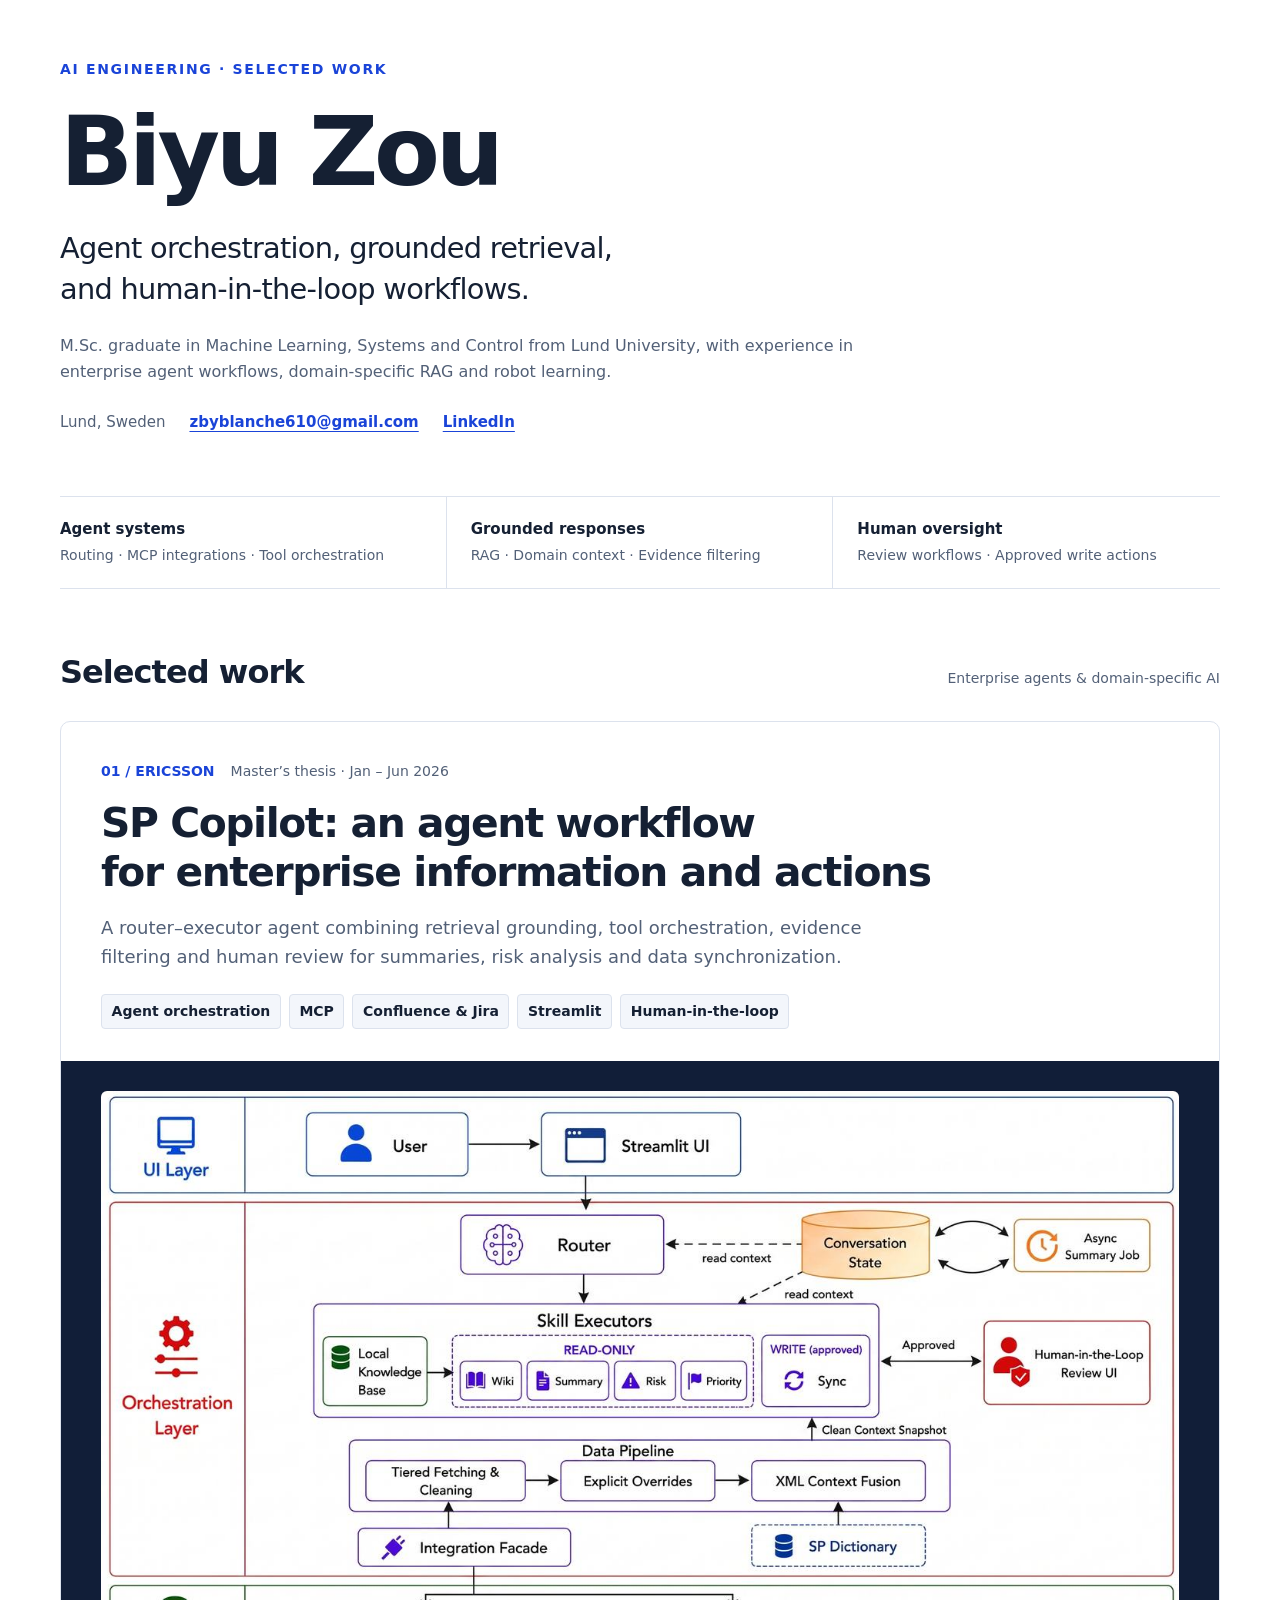
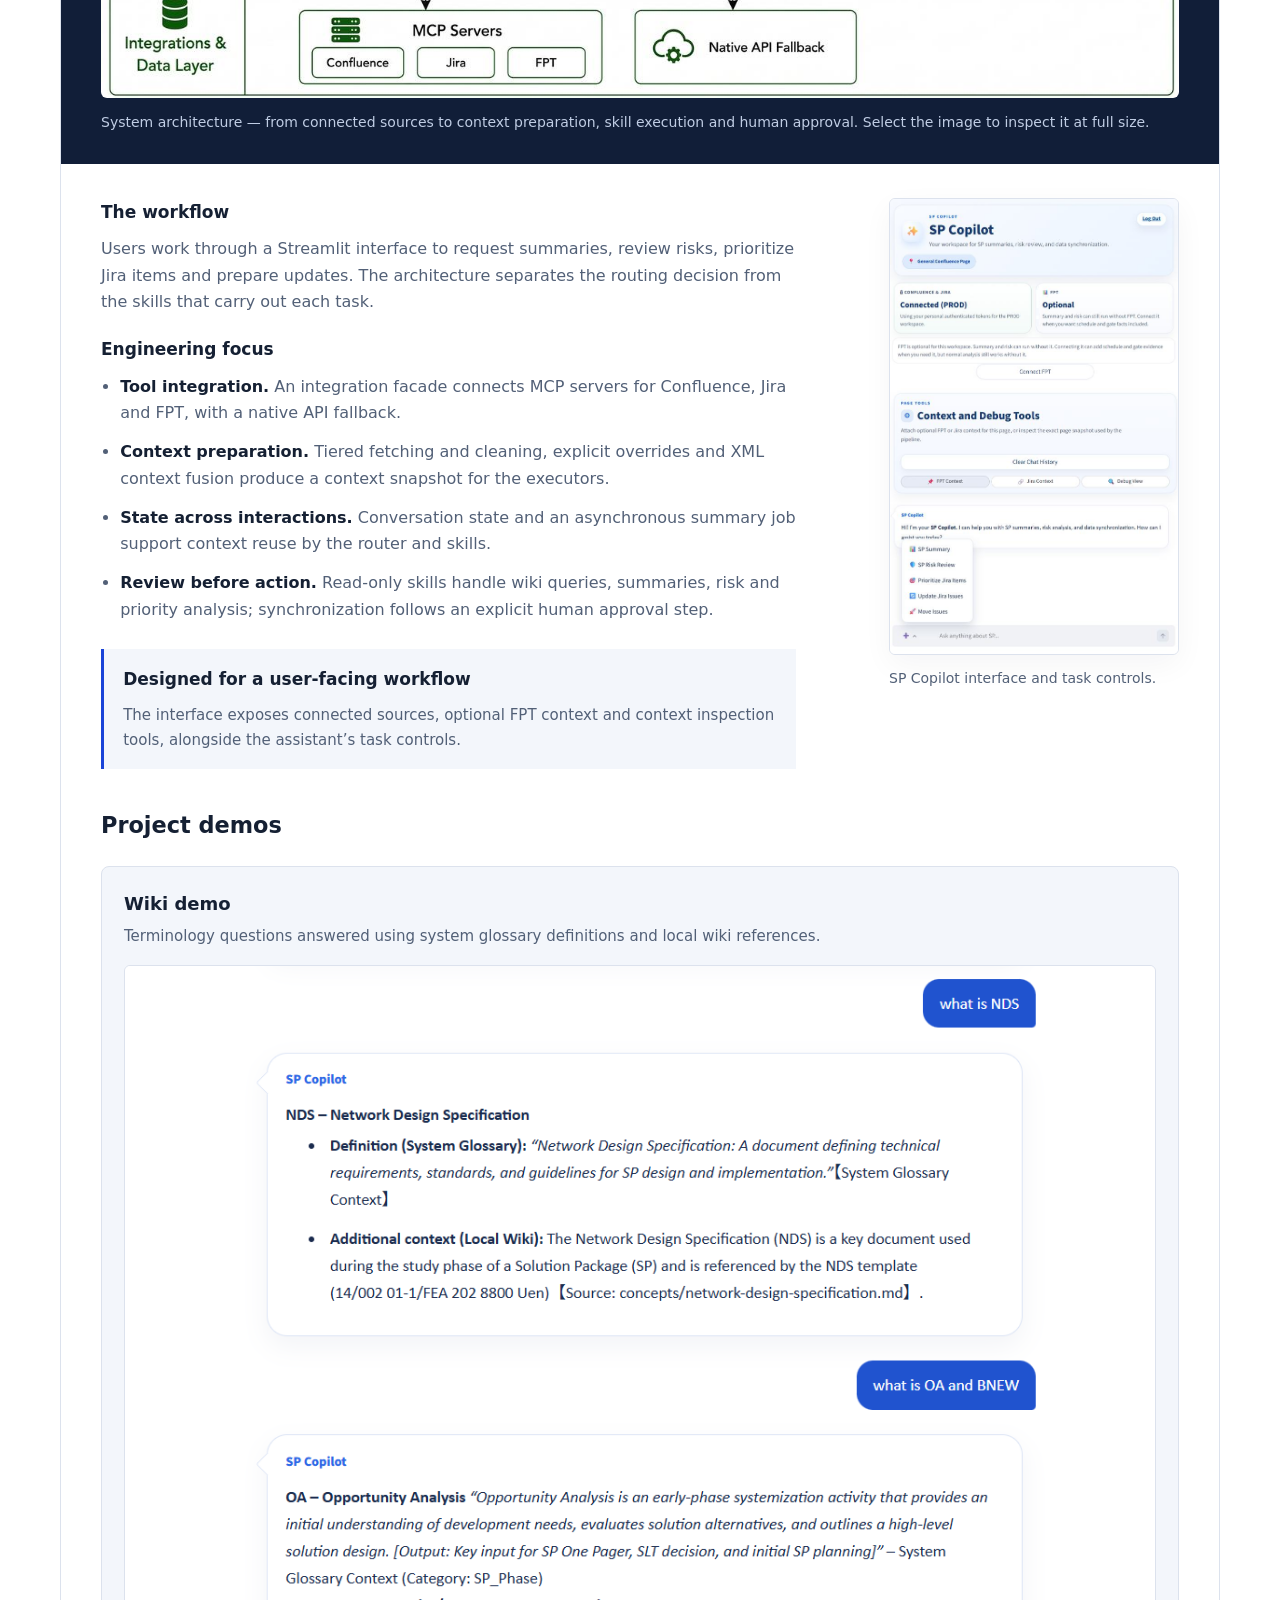
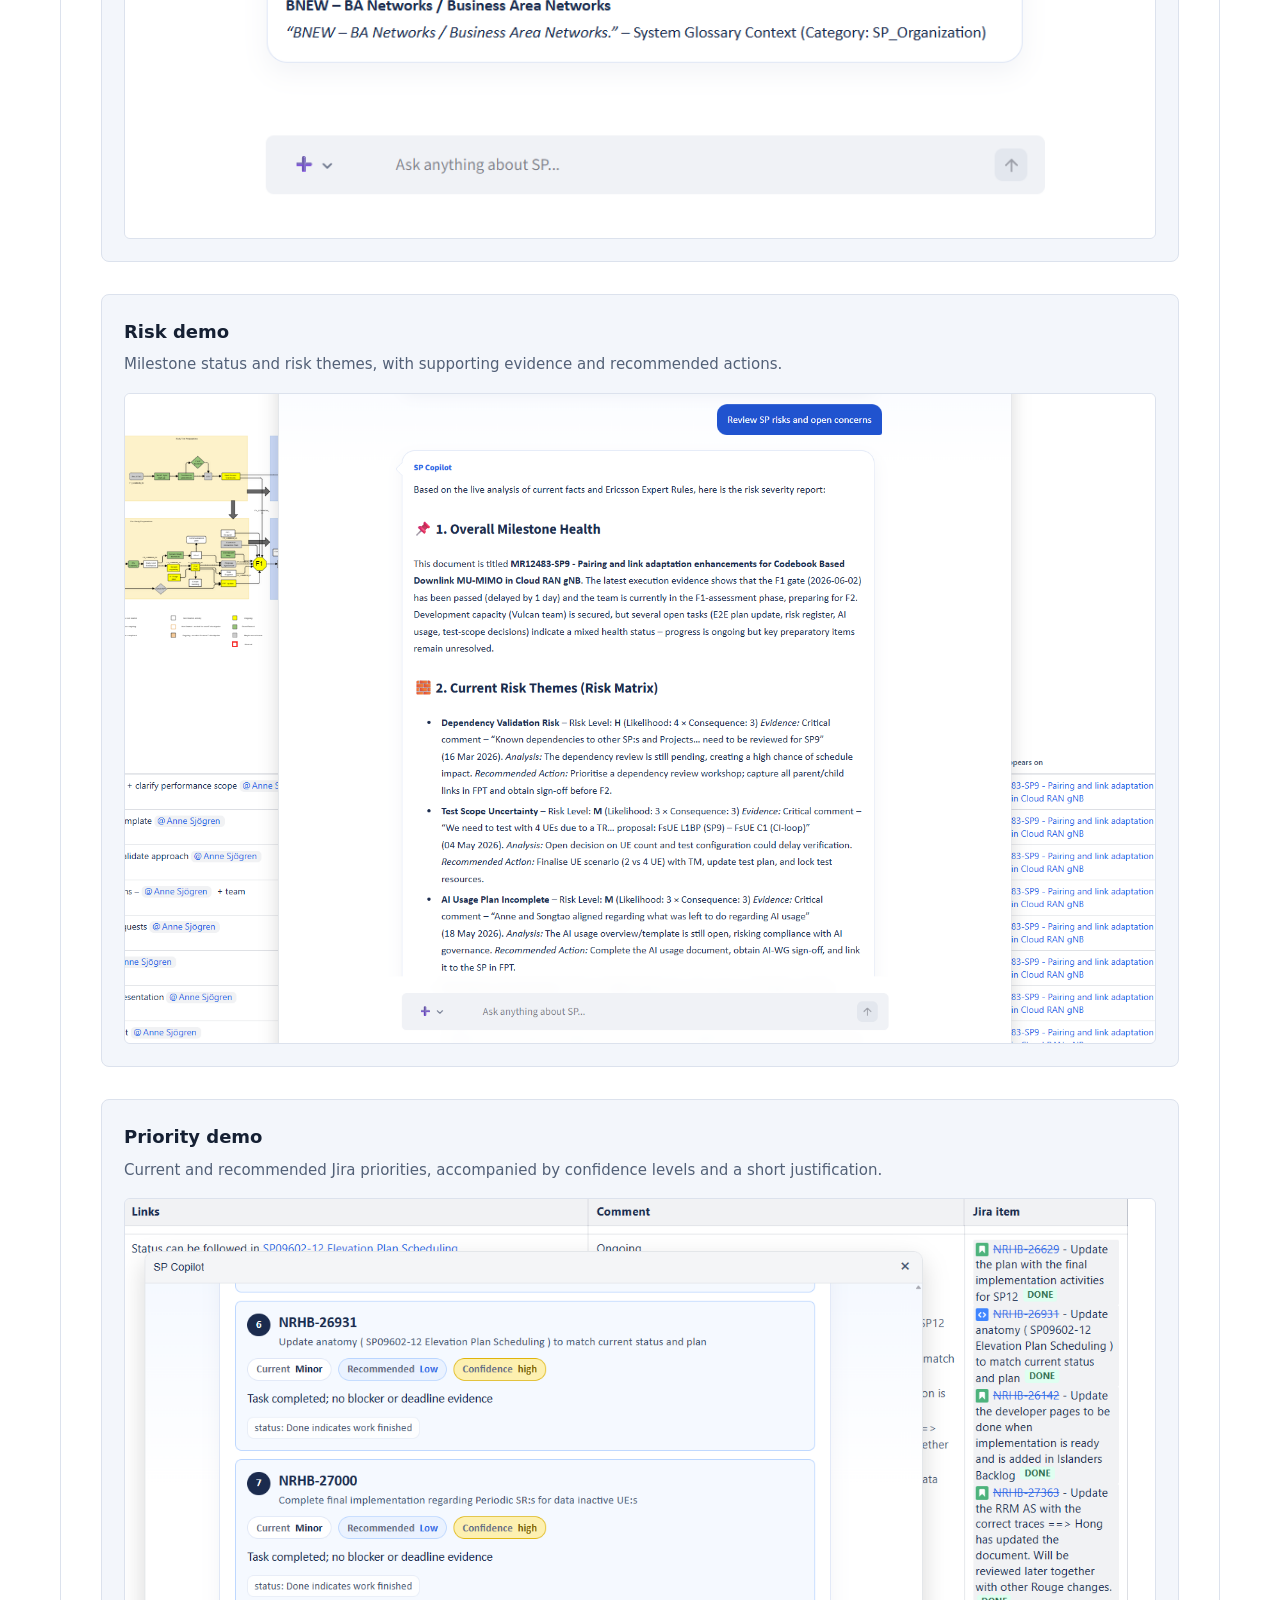
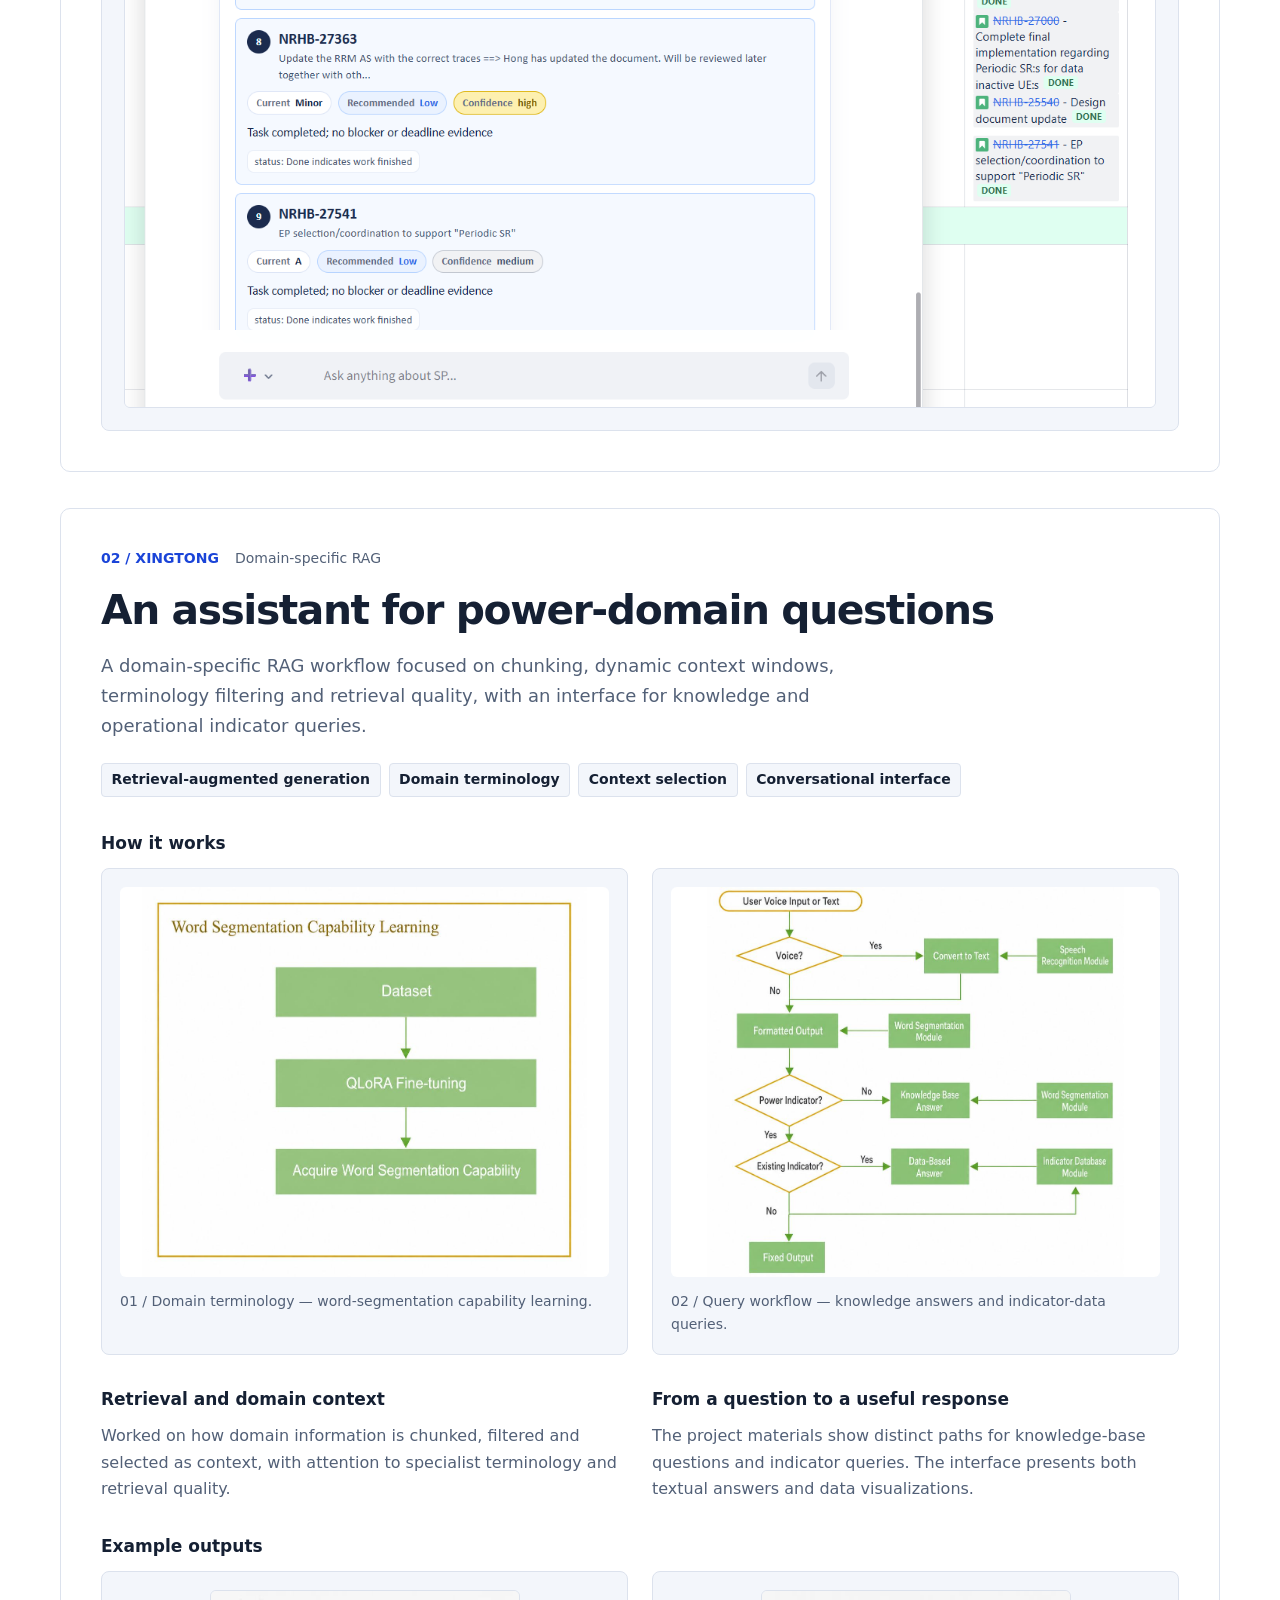
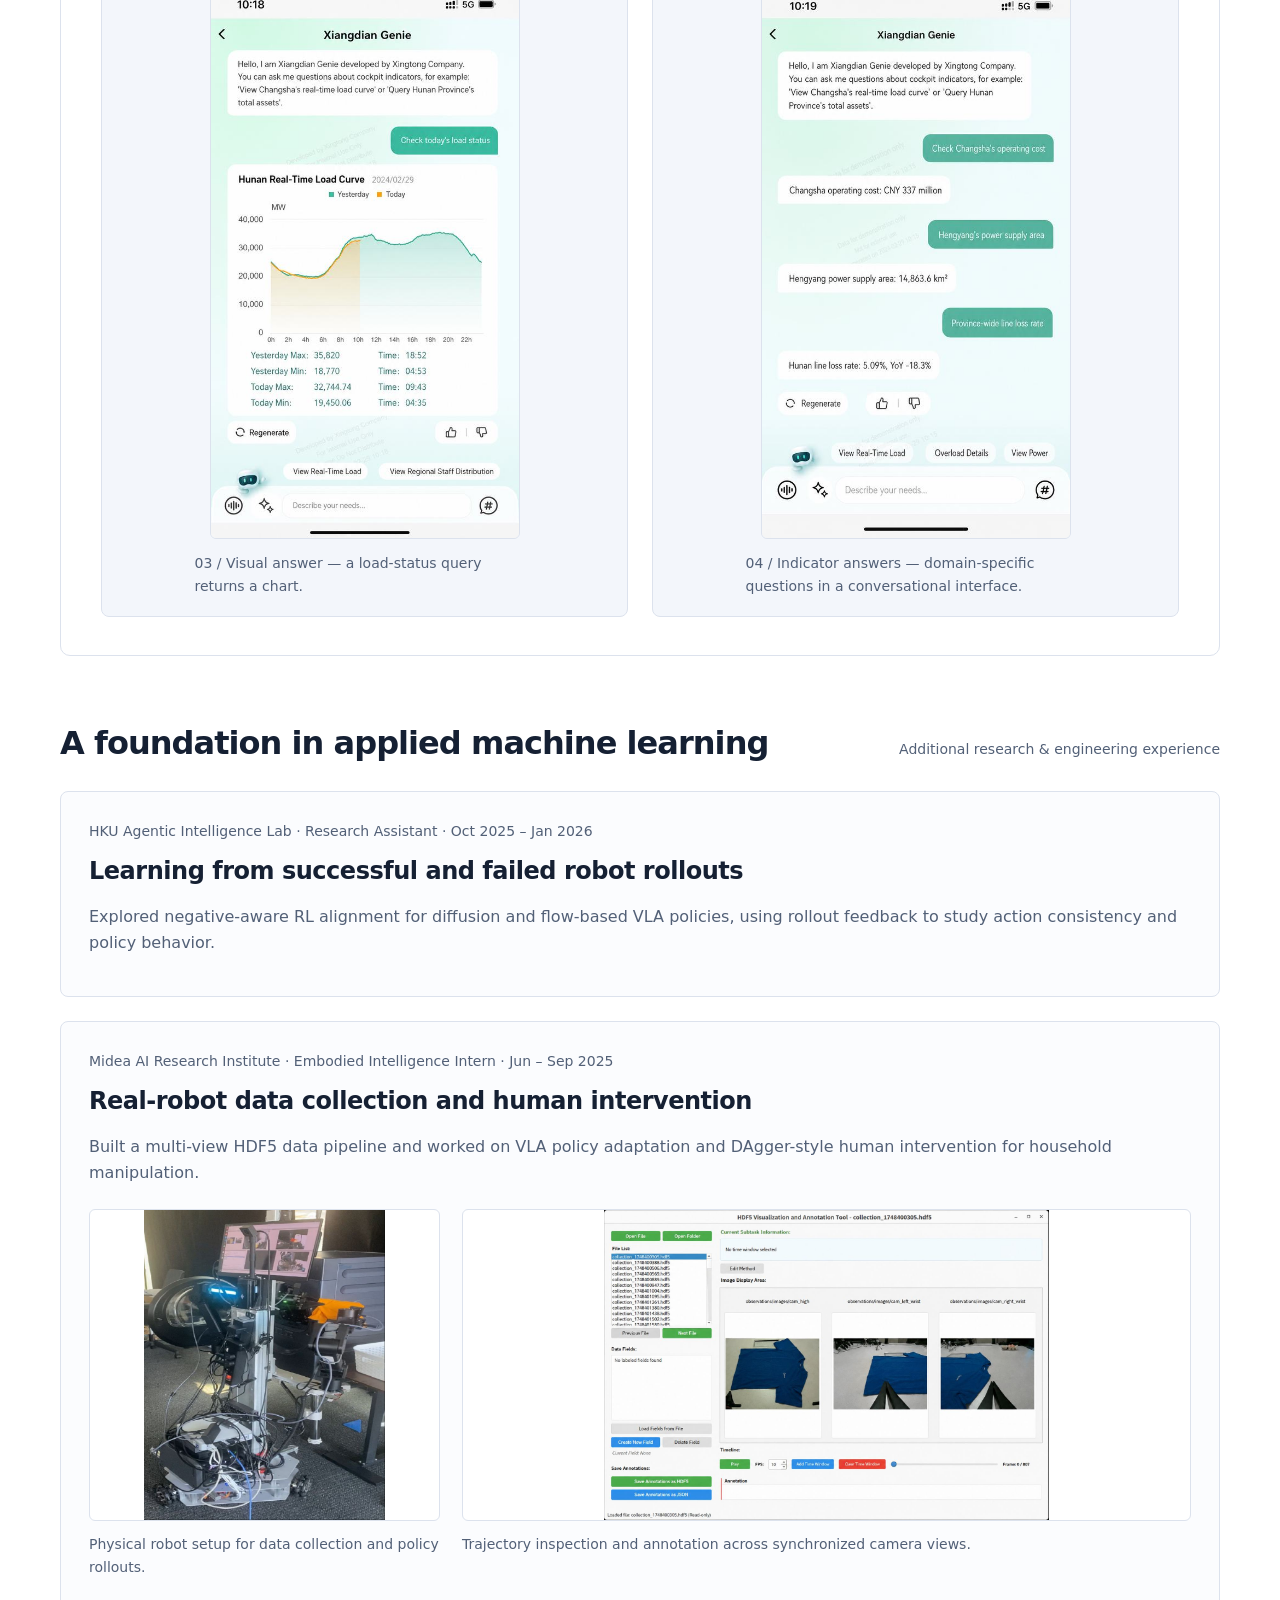
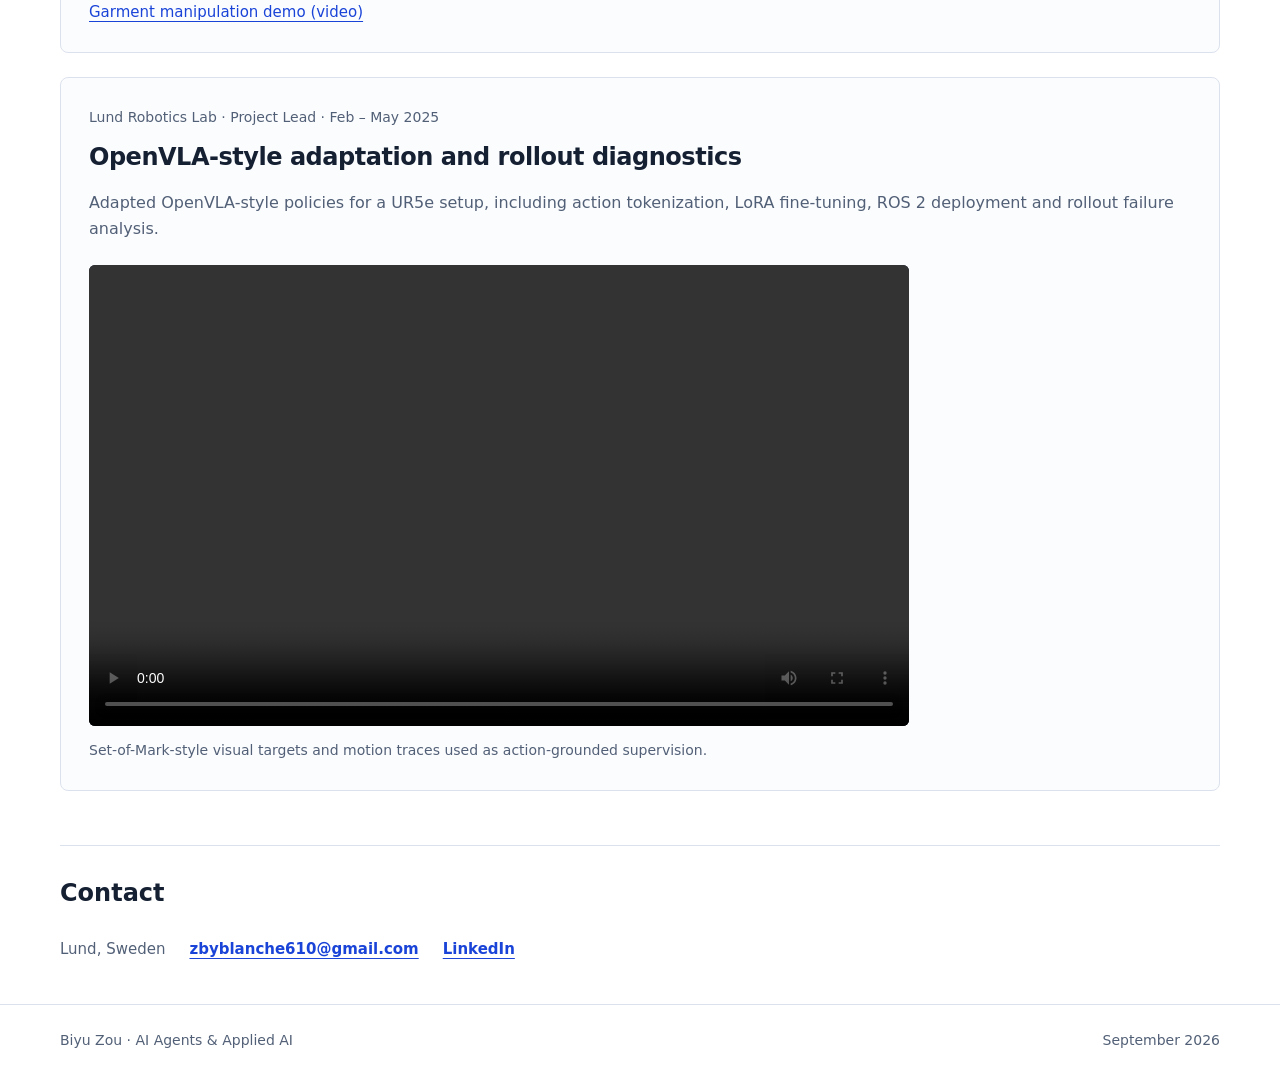
==== commit b175aedb: "Integrate uploaded agent demos and simplify portfolio contact links" ====
--- a/agent-portfolio.html
+++ b/agent-portfolio.html
@@ -7,7 +7,6 @@
   <meta name="googlebot" content="noindex, nofollow, noarchive, nosnippet">
   <meta name="description" content="Biyu Zou — AI engineering portfolio featuring agent orchestration, MCP integrations, human-in-the-loop workflows and domain-specific RAG.">
   <title>Biyu Zou | AI Agents & Applied AI</title>
-  <link rel="icon" href="data:image/svg+xml,%3Csvg xmlns='http://www.w3.org/2000/svg' viewBox='0 0 40 40'%3E%3Crect width='40' height='40' rx='8' fill='%231a44d8'/%3E%3Cpath d='M11 11h17L12 29h17' fill='none' stroke='white' stroke-width='4'/%3E%3C/svg%3E">
   <style>
     :root { --ink:#152033; --muted:#526077; --blue:#1a44d8; --line:#dce2ed; --paper:#fff; --wash:#f3f6fb; --navy:#111e38; }
     * { box-sizing:border-box; }
@@ -19,27 +18,12 @@
     .wrap { width:min(1160px,calc(100% - 64px)); margin-inline:auto; }
     .skip { position:absolute; left:1rem; top:-6rem; z-index:30; background:white; padding:.7rem 1rem; }
     .skip:focus { top:.5rem; }
-    .topbar { background:rgba(255,255,255,.97); border-bottom:1px solid var(--line); }
-    .topbar .wrap { min-height:84px; display:flex; align-items:center; justify-content:space-between; gap:1.5rem; padding-block:1rem; }
-    .wordmark { display:flex; align-items:center; gap:.75rem; font-weight:750; text-decoration:none; color:var(--ink); }
-    .monogram { display:grid; place-items:center; width:36px; height:36px; background:var(--blue); color:white; border-radius:7px; font-size:.875rem; }
-    nav { display:flex; flex-wrap:wrap; align-items:center; gap:1.5rem; }
-    nav a { color:var(--muted); text-decoration:none; font-size:.875rem; font-weight:600; }
-    nav a:hover { color:var(--blue); }
     .hero { padding:76px 0 62px; display:grid; grid-template-columns:minmax(0,1.5fr) minmax(260px,.7fr); gap:4rem; align-items:start; }
     .eyebrow { margin:0 0 1.3rem; color:var(--blue); font-size:.875rem; font-weight:700; letter-spacing:.12em; text-transform:uppercase; }
     h1 { font-size:clamp(3.6rem,7.8vw,6rem); font-weight:700; line-height:1.06; letter-spacing:-.045em; margin:0 0 1.5rem; }
     .lead { margin:0; max-width:700px; color:var(--ink); font-size:clamp(1.4rem,2.3vw,1.8rem); line-height:1.45; letter-spacing:-.025em; }
     .intro { max-width:650px; margin:1.35rem 0 0; color:var(--muted); }
-    .actions { display:flex; flex-wrap:wrap; align-items:center; gap:1rem 1.5rem; margin-top:1.8rem; }
-    .button { display:inline-flex; justify-content:center; padding:.8rem 1.1rem; border-radius:5px; background:var(--blue); color:white; font-weight:650; text-decoration:none; font-size:.9375rem; }
-    .button:hover { background:#1234ae; text-decoration:none; }
     .text-link { font-weight:650; font-size:.9375rem; }
-    .profile { border-top:3px solid var(--blue); padding:1.4rem 0 0; margin-top:.15rem; }
-    .profile .label { font-size:.875rem; font-weight:700; color:var(--muted); margin:0 0 .65rem; }
-    .profile h2 { font-size:1.5rem; line-height:1.35; margin:0 0 1.2rem; letter-spacing:-.02em; }
-    .profile p { margin:.7rem 0; color:var(--muted); font-size:.9375rem; }
-    .profile .location { border-top:1px solid var(--line); padding-top:1.1rem; margin-top:1.4rem; color:var(--ink); }
     .focus-strip { display:grid; grid-template-columns:repeat(3,1fr); border-block:1px solid var(--line); margin-bottom:64px; }
     .focus-strip div { padding:1.25rem 1.5rem; border-right:1px solid var(--line); }
     .focus-strip div:first-child { padding-left:0; }
@@ -92,18 +76,11 @@
     .experience h3 { font-size:1rem; letter-spacing:0; line-height:1.5; margin:0; }
     .experience p { margin:0; color:var(--muted); font-size:.9375rem; }
     .experience .dates { font-size:.875rem; color:var(--muted); text-align:right; }
-    .research-link { margin:1.4rem 0 0; font-size:.9375rem; }
-    .contact-band { background:var(--navy); color:white; padding:44px 40px; border-radius:10px; margin-bottom:48px; display:flex; flex-wrap:wrap; gap:2rem; align-items:center; justify-content:space-between; }
-    .contact-band h2 { margin:0 0 .6rem; font-size:1.8rem; line-height:1.3; letter-spacing:-.025em; }
-    .contact-band p { color:#c0cde4; margin:0; }
-    .contact-band a { color:white; }
-    .contact-band .contact-links { display:flex; flex-direction:column; align-items:flex-start; gap:.6rem; overflow-wrap:anywhere; }
     footer { padding:24px 0; border-top:1px solid var(--line); color:var(--muted); font-size:.875rem; }
     footer .wrap { display:flex; flex-wrap:wrap; justify-content:space-between; gap:.75rem; }
     @media (max-width:800px) {
       .wrap { width:calc(100% - 40px); }
       .hero { padding:48px 0 36px; gap:2rem; grid-template-columns:1fr; }
-      .profile { display:none; }
       .focus-strip { margin-bottom:40px; }
       .focus-strip div { padding:1rem; }
       .case-head,.case-body { padding:28px; }
@@ -116,10 +93,6 @@
       .experience .dates { grid-column:1/-1; text-align:left; }
     }
     @media (max-width:580px) {
-      .topbar .wrap { gap:1rem; align-items:flex-start; }
-      nav { gap:.75rem 1rem; justify-content:flex-end; max-width:170px; }
-      .wordmark { flex-shrink:0; }
-      .wordmark .name { display:none; }
       h1 { font-size:3.6rem; }
       .hero { padding-top:38px; }
       .focus-strip { grid-template-columns:1fr; }
@@ -138,24 +111,19 @@
       details { padding:1.2rem 20px; }
       .more-media figure:last-child { max-width:245px; justify-self:center; }
       .experience { grid-template-columns:1fr; }
-      .contact-band { padding:28px 24px; }
     }
     @media (prefers-reduced-motion:reduce) { html { scroll-behavior:auto; } }
     @media print {
-      .topbar, .skip, .actions, footer { display:none; }
+      .skip, footer { display:none; }
       .wrap { width:100%; }
       .hero { padding:20px 0; }
-      .case,.contact-band { break-inside:avoid; }
-      .feature-stage,.contact-band { background:white; color:var(--ink); border:1px solid var(--line); }
-      .feature-stage figcaption,.contact-band p,.contact-band a { color:var(--ink); }
+      .case { break-inside:avoid; }
+      .feature-stage { background:white; color:var(--ink); border:1px solid var(--line); }
+      .feature-stage figcaption { color:var(--ink); }
       a { color:var(--ink); }
     }
 
     /* Project evidence: visible galleries and compact robotics case studies. */
-    .agent-flow-panel { padding:0 40px 34px; }
-    .diagram-scroll { overflow-x:auto; border:1px solid var(--line); border-radius:8px; background:var(--wash); }
-    .diagram-scroll:focus-visible { outline:3px solid var(--blue); outline-offset:3px; }
-    .agent-flow { display:block; width:100%; min-width:720px; height:auto; }
     .rag-evidence { padding:0 40px 38px; }
     .rag-diagrams,.rag-outputs,.rag-explanation { display:grid; grid-template-columns:repeat(2,minmax(0,1fr)); gap:24px; }
     .rag-diagrams figure,.rag-outputs figure { border:1px solid var(--line); border-radius:8px; padding:18px; background:var(--wash); }
@@ -181,34 +149,47 @@
     .robot-media video { display:block; width:100%; aspect-ratio:16/9; object-fit:contain; background:#111e38; border-radius:6px; }
     .robot-demo-link { margin:20px 0 0; font-size:.9375rem; }
     @media (max-width:800px) {
-      .agent-flow-panel,.rag-evidence { padding-inline:28px; }
+      .rag-evidence { padding-inline:28px; }
       .rag-diagrams img { height:290px; }
       .midea-media img { height:250px; }
     }
     @media (max-width:580px) {
-      .agent-flow-panel,.rag-evidence { padding-inline:20px; }
+      .rag-evidence { padding-inline:20px; }
       .rag-diagrams,.rag-outputs,.rag-explanation,.midea-media,.lund-media { grid-template-columns:1fr; }
       .rag-diagrams figure,.rag-outputs figure { padding:14px; }
       .rag-diagrams img { height:auto; max-height:440px; }
       .robot-project { padding:20px; }
       .midea-media img { height:auto; max-height:350px; }
       .robot-photo { max-width:280px; margin-inline:auto; }
-      .agent-flow-panel { padding-bottom:24px; }
+    }
+
+    .hero { grid-template-columns:minmax(0,1fr); padding-top:58px; }
+    .intro { max-width:800px; }
+    .contact-inline { display:flex; flex-wrap:wrap; align-items:center; gap:10px 24px; margin-top:24px; color:var(--muted); font-size:.9375rem; }
+    .contact-inline a { font-weight:550; overflow-wrap:anywhere; }
+    .contact-section { padding:28px 0 42px; border-top:1px solid var(--line); }
+    .contact-section h2 { margin:0; font-size:1.5rem; }
+    .ericsson-demos { padding:0 40px 40px; }
+    .demos-heading { font-size:1.4rem; margin-bottom:22px; }
+    .demo-gallery { display:grid; gap:32px; }
+    .demo-figure { padding:22px; border:1px solid var(--line); border-radius:8px; background:var(--wash); }
+    .demo-figure figcaption { margin:0 0 16px; }
+    .demo-figure h5 { margin:0 0 6px; font-size:1.125rem; color:var(--ink); }
+    .demo-figure p { margin:0; font-size:.9375rem; }
+    .demo-figure .image-link { border:1px solid var(--line); }
+    .demo-figure img { width:100%; height:auto; }
+    .lund-media { grid-template-columns:minmax(0,1fr); max-width:820px; }
+    @media (max-width:800px) { .ericsson-demos { padding:0 28px 28px; } }
+    @media (max-width:580px) {
+      .hero { padding-top:36px; }
+      .contact-inline { gap:10px 18px; }
+      .ericsson-demos { padding:0 20px 24px; }
+      .demo-figure { padding:14px; }
     }
   </style>
 </head>
 <body>
   <a class="skip" href="#main">Skip to content</a>
-  <header class="topbar">
-    <div class="wrap">
-      <a class="wordmark" href="#main" aria-label="Biyu Zou, back to top"><span class="monogram" aria-hidden="true">BZ</span><span class="name">Biyu Zou</span></a>
-      <nav aria-label="Main navigation">
-        <a href="#selected-work">Selected work</a>
-        <a href="#background">Background</a>
-        <a href="#contact">Contact</a>
-      </nav>
-    </div>
-  </header>
   <main id="main" class="wrap">
     <section class="hero" aria-labelledby="page-title">
       <div>
@@ -216,18 +197,12 @@
         <h1 id="page-title">Biyu Zou</h1>
         <p class="lead">Agent orchestration, grounded retrieval,<br>and human-in-the-loop workflows.</p>
         <p class="intro">M.Sc. graduate in Machine Learning, Systems and Control from Lund University, with experience in enterprise agent workflows, domain-specific RAG and robot learning.</p>
-        <div class="actions">
-          <a class="button" href="#selected-work">Explore my work</a>
-          <a class="text-link" href="mailto:zbyblanche610@gmail.com">Get in touch</a>
-        </div>
-      </div>
-      <aside class="profile" aria-label="Career focus">
-        <p class="label">LOOKING AHEAD</p>
-        <h2>AI Agent Engineer<br>Applied AI Engineer</h2>
-        <p>Interested in building useful AI applications that connect models, tools and people.</p>
-        <p class="location">Based in Lund, Sweden</p>
-        <a class="text-link" href="https://www.linkedin.com/in/biyu-zou-9b44a2331/">LinkedIn profile</a>
-      </aside>
+        <div class="contact-inline" aria-label="Contact details">
+          <span>Lund, Sweden</span>
+          <a href="mailto:zbyblanche610@gmail.com">zbyblanche610@gmail.com</a>
+          <a href="https://www.linkedin.com/in/biyu-zou-9b44a2331/">LinkedIn</a>
+        </div>
+      </div>
     </section>
 
     <div class="focus-strip" aria-label="Areas of experience">
@@ -283,44 +258,28 @@
           </figure>
         </div>
 
-        <div class="agent-flow-panel">
-          <h4>From a request to a reviewed action</h4>
-          <figure>
-            <div class="diagram-scroll" tabindex="0" role="region" aria-label="Agent workflow diagram; scroll horizontally on narrow screens">
-              <svg class="agent-flow" xmlns="http://www.w3.org/2000/svg" viewBox="0 0 1020 370" role="img" aria-labelledby="agent-flow-title agent-flow-desc">
-                <title id="agent-flow-title">SP Copilot: read and write workflows</title>
-                <desc id="agent-flow-desc">A request enters through Streamlit and reaches the router. Read-only skills produce analysis. Write operations are routed through human review before synchronization.</desc>
-                <defs><marker id="flow-arrow" viewBox="0 0 10 10" refX="9" refY="5" markerWidth="7" markerHeight="7" orient="auto"><path d="M0 0L10 5L0 10Z" fill="#65758f"/></marker></defs>
-                <g fill="none" stroke="#65758f" stroke-width="2.5" marker-end="url(#flow-arrow)">
-                  <path d="M228 99H279"/><path d="M478 99H549"/><path d="M778 99H829"/>
-                  <path d="M378 145V266H549"/><path d="M778 266H829"/>
-                </g>
-                <rect x="28" y="54" width="200" height="91" rx="10" fill="#fff" stroke="#ccd6e7"/>
-                <rect x="279" y="54" width="199" height="91" rx="10" fill="#1a44d8"/>
-                <rect x="549" y="32" width="229" height="136" rx="10" fill="#fff" stroke="#ccd6e7"/>
-                <rect x="829" y="54" width="163" height="91" rx="10" fill="#fff" stroke="#ccd6e7"/>
-                <rect x="549" y="221" width="229" height="91" rx="10" fill="#fff" stroke="#ccd6e7"/>
-                <rect x="829" y="221" width="163" height="91" rx="10" fill="#e6f3ed" stroke="#9cc6b1"/>
-                <g font-family="Arial, Helvetica, sans-serif" text-anchor="middle" fill="#152033">
-                  <text x="128" y="89" font-size="21" font-weight="700">User request</text>
-                  <text x="128" y="120" font-size="18" fill="#526077">Streamlit UI</text>
-                  <text x="378" y="92" font-size="22" font-weight="700" fill="#fff">Router</text>
-                  <text x="378" y="121" font-size="18" fill="#e0e7ff">Select a skill</text>
-                  <text x="663" y="65" font-size="21" font-weight="700">Read-only skills</text>
-                  <text x="663" y="99" font-size="18" fill="#526077">Wiki · Summary</text>
-                  <text x="663" y="128" font-size="18" fill="#526077">Risk · Priority</text>
-                  <text x="910" y="92" font-size="21" font-weight="700">Response</text>
-                  <text x="910" y="121" font-size="18" fill="#526077">Analysis</text>
-                  <text x="449" y="207" font-size="17" fill="#526077">Write operation</text>
-                  <text x="663" y="255" font-size="21" font-weight="700">Human review</text>
-                  <text x="663" y="286" font-size="18" fill="#526077">Approval required</text>
-                  <text x="910" y="255" font-size="21" font-weight="700">Sync</text>
-                  <text x="910" y="286" font-size="18" fill="#526077">Approved write</text>
-                </g>
-              </svg>
-            </div>
-            <figcaption>Workflow overview based on the project architecture: analysis uses read-only skills; synchronization requires human approval.</figcaption>
-          </figure>
+        <div class="ericsson-demos">
+          <h4 class="demos-heading">Project demos</h4>
+          <div class="demo-gallery">
+            <figure class="demo-figure">
+              <figcaption><h5>Wiki demo</h5><p>Terminology questions answered using system glossary definitions and local wiki references.</p></figcaption>
+              <a class="image-link" href="media/wiki_demo1.png" target="_blank" rel="noopener" aria-label="Open Wiki demo screenshot at full size">
+                <img src="media/wiki_demo1.png" width="1105" height="935" loading="lazy" alt="SP Copilot answering terminology questions and identifying glossary and local wiki sources.">
+              </a>
+            </figure>
+            <figure class="demo-figure">
+              <figcaption><h5>Risk demo</h5><p>Milestone status and risk themes, with supporting evidence and recommended actions.</p></figcaption>
+              <a class="image-link" href="media/risk_demo1.png" target="_blank" rel="noopener" aria-label="Open Risk demo screenshot at full size">
+                <img src="media/risk_demo1.png" width="1608" height="1013" loading="lazy" alt="SP Copilot risk review showing milestone health, risk levels, supporting evidence and recommended actions.">
+              </a>
+            </figure>
+            <figure class="demo-figure">
+              <figcaption><h5>Priority demo</h5><p>Current and recommended Jira priorities, accompanied by confidence levels and a short justification.</p></figcaption>
+              <a class="image-link" href="media/priority2.png" target="_blank" rel="noopener" aria-label="Open Priority demo screenshot at full size">
+                <img src="media/priority2.png" width="1367" height="1072" loading="lazy" alt="SP Copilot showing current and recommended Jira priorities, confidence levels and task-status evidence.">
+              </a>
+            </figure>
+          </div>
         </div>
       </article>
 
@@ -380,14 +339,6 @@
       <div class="robot-projects">
         <article class="robot-project">
           <div class="robot-intro"><div><p class="case-meta">HKU Agentic Intelligence Lab · Research Assistant · Oct 2025 – Jan 2026</p><h3>Learning from successful and failed robot rollouts</h3><p>Explored negative-aware RL alignment for diffusion and flow-based VLA policies, using rollout feedback to study action consistency and policy behavior.</p></div></div>
-          <div class="robot-media single">
-<figure class="">
-      <a class="image-link" href="media/discrete-diffusion-naft-workflow.svg" target="_blank" rel="noopener" aria-label="Open image at full size: Diffusion VLA and negative-aware alignment research workflow">
-        <img src="media/discrete-diffusion-naft-workflow.svg" width="1600" height="900" loading="lazy" alt="Diffusion VLA and negative-aware alignment research workflow">
-      </a>
-      <figcaption>Original method overview: policy architecture, positive and negative rollout feedback, and alignment.</figcaption>
-    </figure>
-          </div>
         </article>
         <article class="robot-project">
           <div class="robot-intro"><div><p class="case-meta">Midea AI Research Institute · Embodied Intelligence Intern · Jun – Sep 2025</p><h3>Real-robot data collection and human intervention</h3><p>Built a multi-view HDF5 data pipeline and worked on VLA policy adaptation and DAgger-style human intervention for household manipulation.</p></div></div>
@@ -405,30 +356,22 @@
       <figcaption>Trajectory inspection and annotation across synchronized camera views.</figcaption>
     </figure>
           </div>
-          <p class="robot-demo-link"><a href="media/robotdemo.mp4" target="_blank" rel="noopener">Watch the real-robot garment manipulation demo</a></p>
+          <p class="robot-demo-link"><a href="media/robotdemo.mp4" target="_blank" rel="noopener">Garment manipulation demo (video)</a></p>
         </article>
         <article class="robot-project">
           <div class="robot-intro"><div><p class="case-meta">Lund Robotics Lab · Project Lead · Feb – May 2025</p><h3>OpenVLA-style adaptation and rollout diagnostics</h3><p>Adapted OpenVLA-style policies for a UR5e setup, including action tokenization, LoRA fine-tuning, ROS 2 deployment and rollout failure analysis.</p></div></div>
           <div class="robot-media lund-media">
-<figure class="">
-      <a class="image-link" href="media/openvla-failure-analysis.svg" target="_blank" rel="noopener" aria-label="Open image at full size: UR5e rollout diagnostics covering discretization, latency, visual shift and instability">
-        <img src="media/openvla-failure-analysis.svg" width="1600" height="900" loading="lazy" alt="UR5e rollout diagnostics covering discretization, latency, visual shift and instability">
-      </a>
-      <figcaption>Qualitative failure analysis from real-robot adaptation.</figcaption>
-    </figure>
+
             <figure><video controls playsinline preload="metadata" aria-label="Set-of-Mark visual target and motion annotation demonstration" src="media/Som.mp4">Your browser does not support embedded video. <a href="media/Som.mp4">Open the demonstration video</a>.</video><figcaption>Set-of-Mark-style visual targets and motion traces used as action-grounded supervision.</figcaption></figure>
           </div>
         </article>
       </div>
-      <p class="research-link"><a href="vla-research-profile.html">Explore the robot-learning portfolio and demos</a></p>
     </section>
 
-    <section id="contact" class="contact-band" aria-labelledby="contact-title">
-      <div>
-        <h2 id="contact-title">Let’s build useful AI systems.</h2>
-        <p>Seeking AI Agent Engineer and Applied AI Engineer roles.<br>Lund, Sweden</p>
-      </div>
-      <div class="contact-links">
+    <section id="contact" class="contact-section" aria-labelledby="contact-title">
+      <h2 id="contact-title">Contact</h2>
+      <div class="contact-inline">
+        <span>Lund, Sweden</span>
         <a href="mailto:zbyblanche610@gmail.com">zbyblanche610@gmail.com</a>
         <a href="https://www.linkedin.com/in/biyu-zou-9b44a2331/">LinkedIn</a>
       </div>
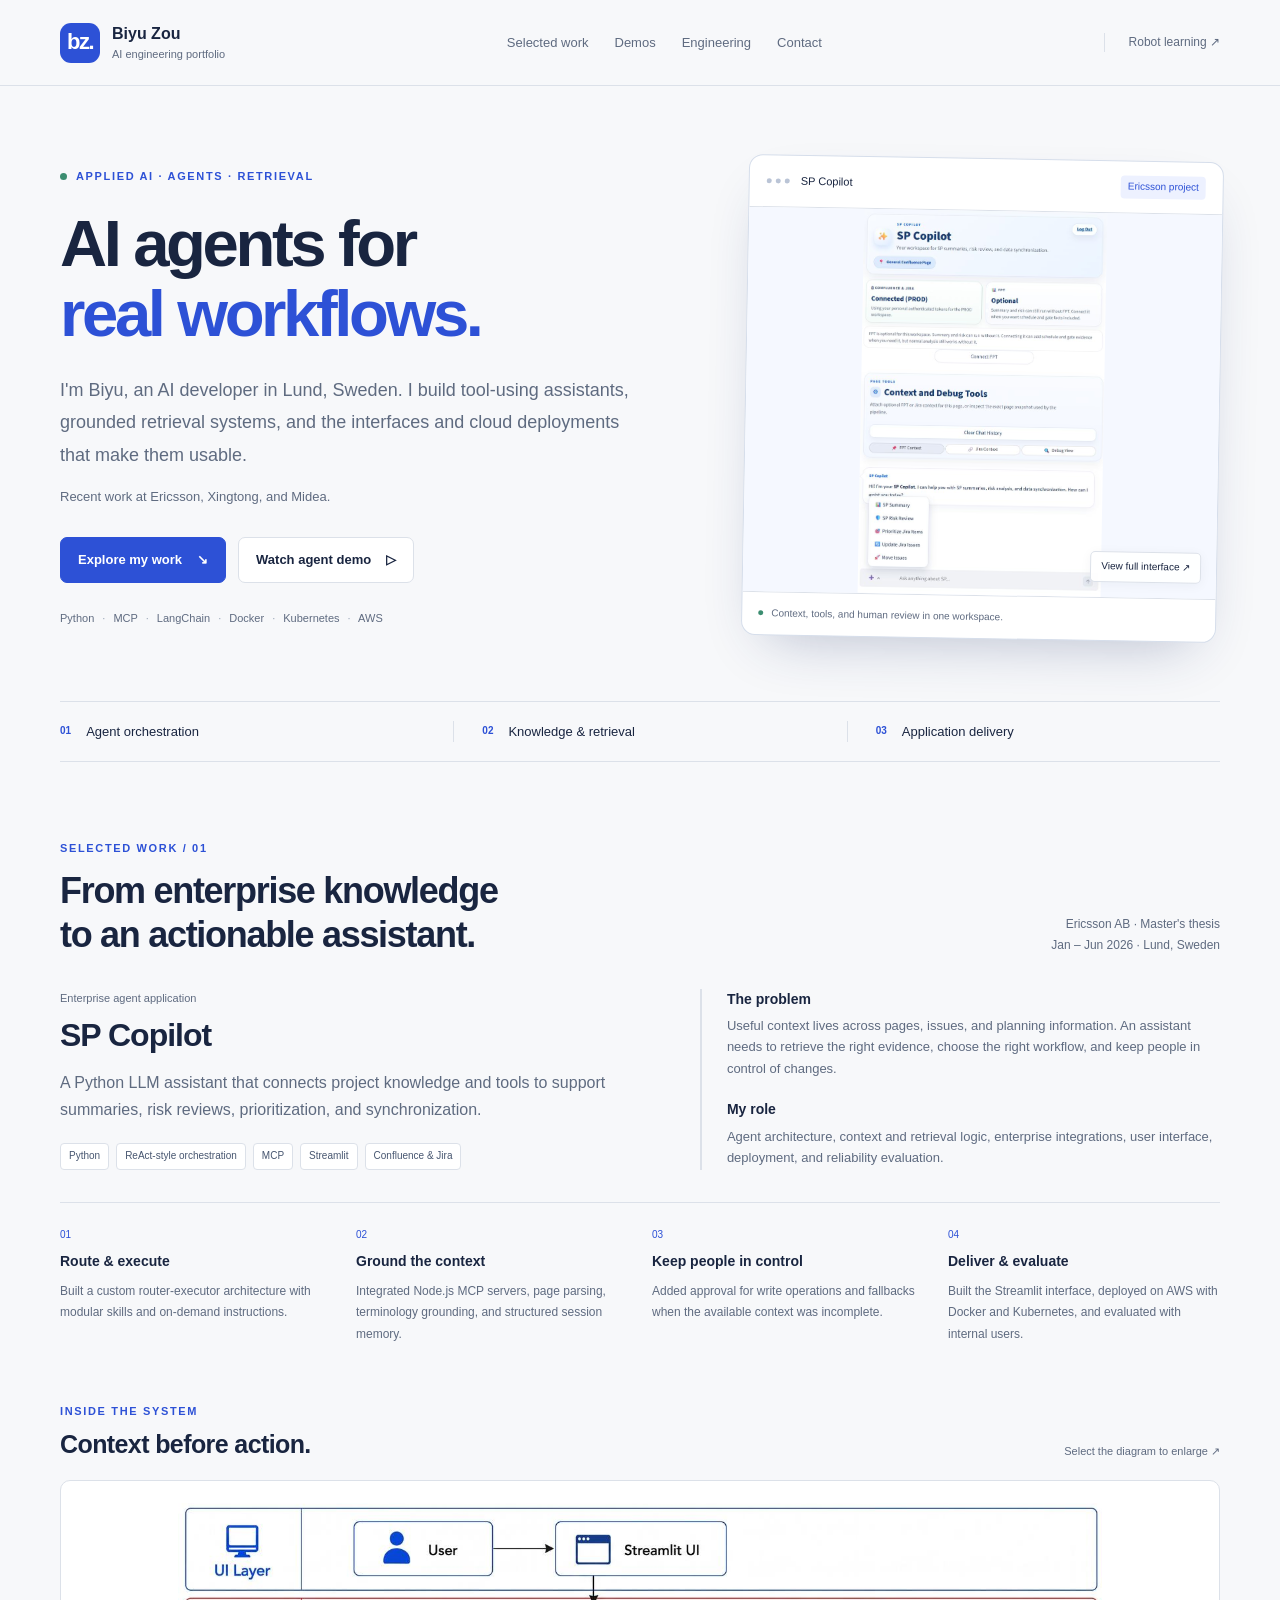
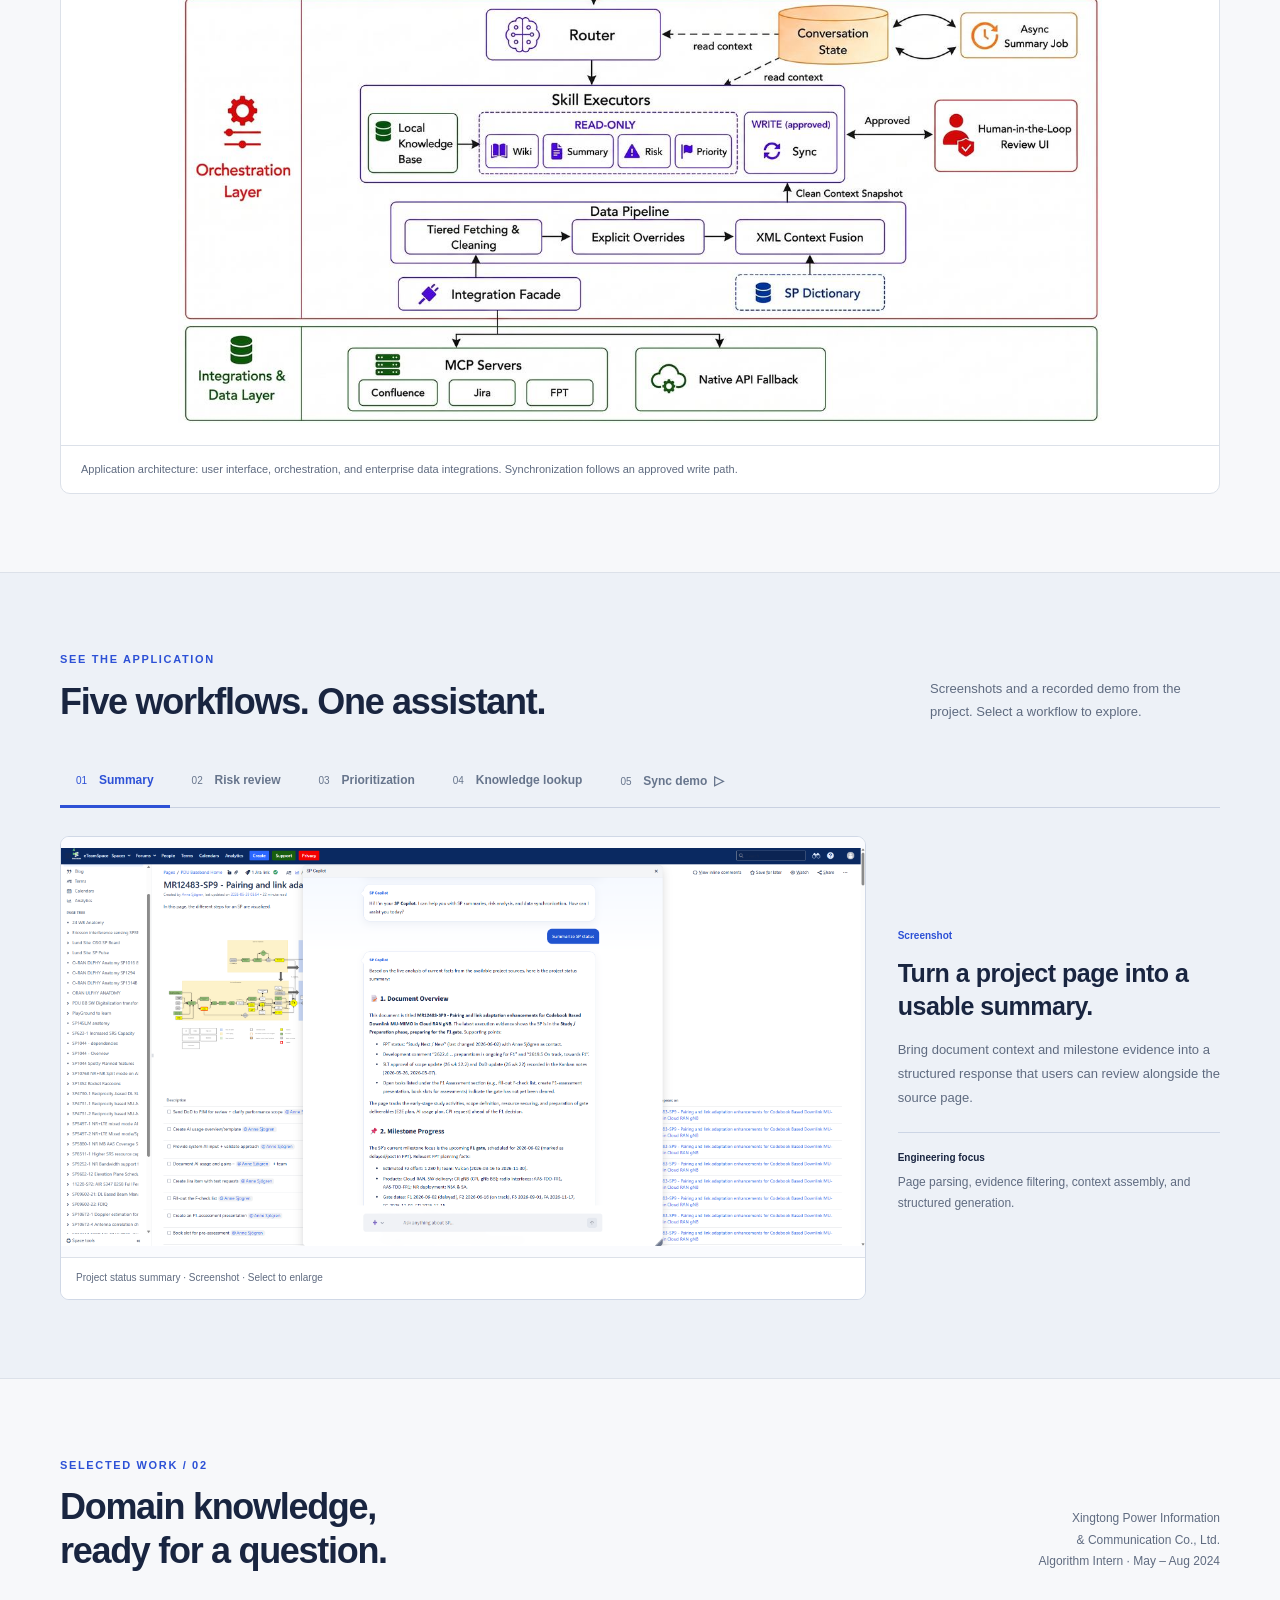
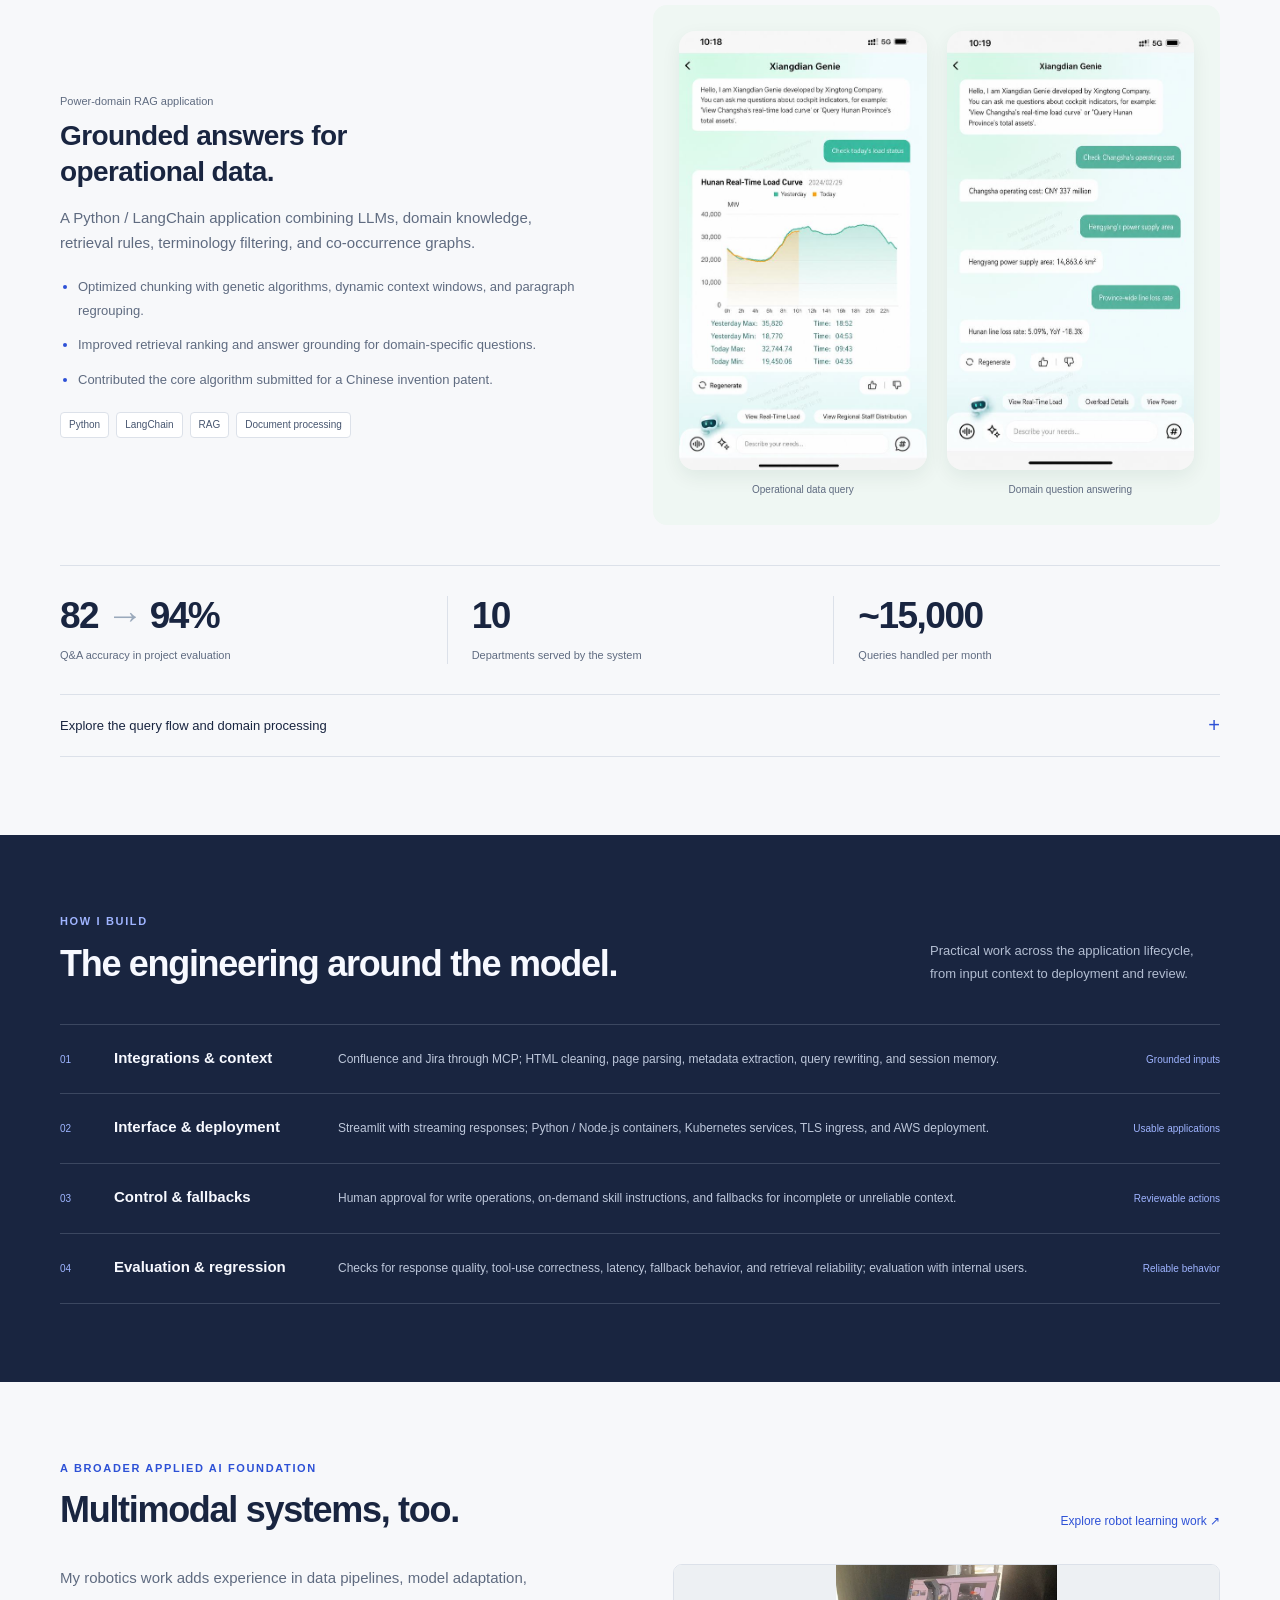
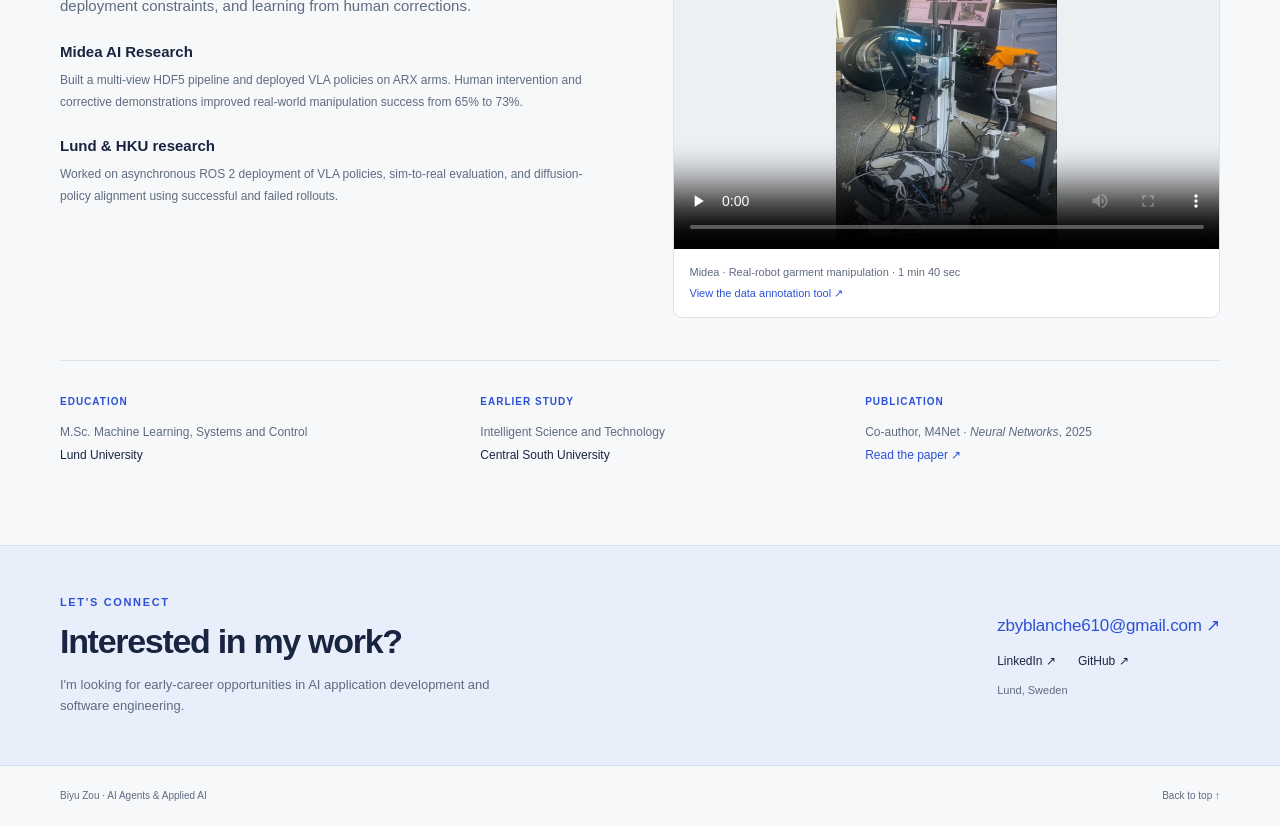
==== commit 27c7dc40: "Add dedicated AI agent portfolio with project demos and engineering case studies" ====
--- a/agent-portfolio.html
+++ b/agent-portfolio.html
@@ -1,383 +1,139 @@
-<!DOCTYPE html>
+<!doctype html>
 <html lang="en">
 <head>
-  <meta charset="UTF-8">
+  <meta charset="utf-8">
   <meta name="viewport" content="width=device-width, initial-scale=1">
   <meta name="robots" content="noindex, nofollow, noarchive, nosnippet">
   <meta name="googlebot" content="noindex, nofollow, noarchive, nosnippet">
-  <meta name="description" content="Biyu Zou — AI engineering portfolio featuring agent orchestration, MCP integrations, human-in-the-loop workflows and domain-specific RAG.">
-  <title>Biyu Zou | AI Agents & Applied AI</title>
-  <style>
-    :root { --ink:#152033; --muted:#526077; --blue:#1a44d8; --line:#dce2ed; --paper:#fff; --wash:#f3f6fb; --navy:#111e38; }
-    * { box-sizing:border-box; }
-    html { scroll-behavior:smooth; scroll-padding-top:6rem; }
-    body { margin:0; font-family:Inter,ui-sans-serif,system-ui,-apple-system,BlinkMacSystemFont,"Segoe UI",sans-serif; font-size:1rem; line-height:1.65; color:var(--ink); background:var(--paper); }
-    a { color:var(--blue); text-underline-offset:4px; }
-    a:hover { text-decoration-thickness:2px; }
-    a:focus-visible,summary:focus-visible { outline:3px solid var(--blue); outline-offset:5px; }
-    .wrap { width:min(1160px,calc(100% - 64px)); margin-inline:auto; }
-    .skip { position:absolute; left:1rem; top:-6rem; z-index:30; background:white; padding:.7rem 1rem; }
-    .skip:focus { top:.5rem; }
-    .hero { padding:76px 0 62px; display:grid; grid-template-columns:minmax(0,1.5fr) minmax(260px,.7fr); gap:4rem; align-items:start; }
-    .eyebrow { margin:0 0 1.3rem; color:var(--blue); font-size:.875rem; font-weight:700; letter-spacing:.12em; text-transform:uppercase; }
-    h1 { font-size:clamp(3.6rem,7.8vw,6rem); font-weight:700; line-height:1.06; letter-spacing:-.045em; margin:0 0 1.5rem; }
-    .lead { margin:0; max-width:700px; color:var(--ink); font-size:clamp(1.4rem,2.3vw,1.8rem); line-height:1.45; letter-spacing:-.025em; }
-    .intro { max-width:650px; margin:1.35rem 0 0; color:var(--muted); }
-    .text-link { font-weight:650; font-size:.9375rem; }
-    .focus-strip { display:grid; grid-template-columns:repeat(3,1fr); border-block:1px solid var(--line); margin-bottom:64px; }
-    .focus-strip div { padding:1.25rem 1.5rem; border-right:1px solid var(--line); }
-    .focus-strip div:first-child { padding-left:0; }
-    .focus-strip div:last-child { border:0; }
-    .focus-strip strong { display:block; font-size:.9375rem; }
-    .focus-strip span { color:var(--muted); font-size:.875rem; }
-    .section-heading { display:flex; justify-content:space-between; align-items:baseline; gap:1rem; margin:0 0 1.8rem; }
-    .section-heading h2 { font-size:2rem; letter-spacing:-.03em; line-height:1.2; margin:0; }
-    .section-heading p { color:var(--muted); font-size:.875rem; margin:0; }
-    .case { border:1px solid var(--line); border-radius:10px; overflow:hidden; margin-bottom:36px; }
-    .case-head { padding:38px 40px 32px; }
-    .case-meta { display:flex; flex-wrap:wrap; gap:.55rem 1rem; color:var(--muted); font-size:.875rem; margin-bottom:1rem; }
-    .case-meta .number { color:var(--blue); font-weight:750; }
-    h3 { font-size:clamp(1.75rem,3.4vw,2.55rem); line-height:1.2; letter-spacing:-.035em; margin:0 0 1rem; }
-    .case-summary { font-size:1.125rem; color:var(--muted); max-width:810px; margin:0; }
-    .tags { list-style:none; display:flex; flex-wrap:wrap; gap:.5rem; padding:0; margin:1.4rem 0 0; }
-    .tags li { font-size:.875rem; font-weight:550; background:var(--wash); border:1px solid var(--line); border-radius:4px; padding:.3rem .6rem; }
-    .feature-stage { background:var(--navy); padding:30px 40px; color:white; }
-    figure { margin:0; min-width:0; }
-    .image-link { display:block; line-height:0; border-radius:6px; overflow:hidden; background:white; }
-    .image-link img { display:block; width:100%; height:auto; }
-    figcaption { font-size:.875rem; color:var(--muted); margin-top:.8rem; }
-    .feature-stage figcaption { color:#c0cde4; }
-    .case-body { padding:34px 40px 38px; display:grid; grid-template-columns:minmax(0,1.35fr) minmax(240px,.65fr); gap:3rem; align-items:start; }
-    h4 { font-size:1.0625rem; margin:0 0 .65rem; }
-    .body-copy p { margin:0 0 1.25rem; color:var(--muted); }
-    .body-copy ul { padding-left:1.2rem; margin:0; color:var(--muted); }
-    .body-copy li+li { margin-top:.8rem; }
-    .body-copy strong { color:var(--ink); font-weight:650; }
-    .workflow-note { border-left:3px solid var(--blue); background:var(--wash); padding:1rem 1.2rem; margin-top:1.6rem; }
-    .workflow-note p { margin:0; font-size:.9375rem; }
-    .ui-figure { width:min(100%,290px); justify-self:end; }
-    .ui-figure .image-link { border:1px solid var(--line); box-shadow:0 10px 30px #1520330b; }
-    .rag-main { display:grid; grid-template-columns:minmax(0,1.25fr) minmax(220px,.6fr); align-items:start; gap:2rem; padding:0 40px 32px; }
-    .rag-main .diagram { padding:1.4rem; background:var(--wash); border:1px solid var(--line); border-radius:6px; }
-    .rag-main .diagram img { max-height:480px; object-fit:contain; }
-    .rag-main .phone { max-width:260px; justify-self:center; }
-    .rag-main .phone .image-link { border:1px solid var(--line); }
-    .rag-copy { padding:0 40px 30px; }
-    .rag-copy .columns { display:grid; grid-template-columns:1fr 1fr; gap:2rem; }
-    .rag-copy p { margin:0; color:var(--muted); }
-    details { border-top:1px solid var(--line); padding:1.2rem 40px; background:#fbfcfe; }
-    summary { cursor:pointer; font-size:.9375rem; font-weight:650; }
-    .more-media { display:grid; grid-template-columns:1.3fr .7fr; gap:2rem; align-items:start; padding-top:1.5rem; }
-    .more-media img { max-height:500px; object-fit:contain; }
-    .more-media .image-link { border:1px solid var(--line); }
-    .background { padding-top:32px; padding-bottom:54px; }
-    .experience-list { border-top:1px solid var(--line); }
-    .experience { display:grid; grid-template-columns:190px minmax(0,1fr) 150px; gap:1.8rem; border-bottom:1px solid var(--line); padding:1.6rem 0; }
-    .experience h3 { font-size:1rem; letter-spacing:0; line-height:1.5; margin:0; }
-    .experience p { margin:0; color:var(--muted); font-size:.9375rem; }
-    .experience .dates { font-size:.875rem; color:var(--muted); text-align:right; }
-    footer { padding:24px 0; border-top:1px solid var(--line); color:var(--muted); font-size:.875rem; }
-    footer .wrap { display:flex; flex-wrap:wrap; justify-content:space-between; gap:.75rem; }
-    @media (max-width:800px) {
-      .wrap { width:calc(100% - 40px); }
-      .hero { padding:48px 0 36px; gap:2rem; grid-template-columns:1fr; }
-      .focus-strip { margin-bottom:40px; }
-      .focus-strip div { padding:1rem; }
-      .case-head,.case-body { padding:28px; }
-      .feature-stage { padding:24px; }
-      .case-body { gap:2rem; grid-template-columns:minmax(0,1fr) minmax(190px,.55fr); }
-      .rag-main { padding:0 28px 28px; gap:1.25rem; }
-      .rag-copy { padding:0 28px 28px; }
-      details { padding:1.2rem 28px; }
-      .experience { grid-template-columns:155px 1fr; gap:.8rem 1.4rem; }
-      .experience .dates { grid-column:1/-1; text-align:left; }
-    }
-    @media (max-width:580px) {
-      h1 { font-size:3.6rem; }
-      .hero { padding-top:38px; }
-      .focus-strip { grid-template-columns:1fr; }
-      .focus-strip div,.focus-strip div:first-child { padding:.9rem 0; border-right:0; border-bottom:1px solid var(--line); }
-      .focus-strip div:last-child { border-bottom:0; }
-      .section-heading { display:block; }
-      .section-heading p { margin-top:.6rem; }
-      .case-head,.case-body { padding:24px 20px; }
-      .feature-stage { padding:16px; }
-      .case-body,.rag-main,.rag-copy .columns,.more-media { grid-template-columns:1fr; }
-      .ui-figure { justify-self:center; }
-      .rag-main { padding:0 20px 24px; }
-      .rag-main .diagram { padding:.75rem; }
-      .rag-copy { padding:0 20px 24px; }
-      .rag-main .phone { max-width:245px; }
-      details { padding:1.2rem 20px; }
-      .more-media figure:last-child { max-width:245px; justify-self:center; }
-      .experience { grid-template-columns:1fr; }
-    }
-    @media (prefers-reduced-motion:reduce) { html { scroll-behavior:auto; } }
-    @media print {
-      .skip, footer { display:none; }
-      .wrap { width:100%; }
-      .hero { padding:20px 0; }
-      .case { break-inside:avoid; }
-      .feature-stage { background:white; color:var(--ink); border:1px solid var(--line); }
-      .feature-stage figcaption { color:var(--ink); }
-      a { color:var(--ink); }
-    }
-
-    /* Project evidence: visible galleries and compact robotics case studies. */
-    .rag-evidence { padding:0 40px 38px; }
-    .rag-diagrams,.rag-outputs,.rag-explanation { display:grid; grid-template-columns:repeat(2,minmax(0,1fr)); gap:24px; }
-    .rag-diagrams figure,.rag-outputs figure { border:1px solid var(--line); border-radius:8px; padding:18px; background:var(--wash); }
-    .rag-diagrams img { height:390px; object-fit:contain; }
-    .rag-outputs .image-link { width:min(100%,310px); margin-inline:auto; border:1px solid var(--line); }
-    .rag-outputs figcaption { max-width:340px; margin-inline:auto; }
-    .rag-explanation { margin:30px 0; }
-    .rag-explanation p { margin:0; color:var(--muted); }
-    .robot-projects { display:grid; gap:24px; }
-    .robot-project { padding:28px; border:1px solid var(--line); border-radius:8px; background:#fbfcfe; }
-    .robot-intro h3 { font-size:1.5rem; line-height:1.35; letter-spacing:-.02em; }
-    .robot-intro p { color:var(--muted); margin:0 0 12px; }
-    .robot-intro .case-meta { font-size:.875rem; }
-    .robot-media { display:grid; gap:22px; margin-top:22px; }
-    .robot-media.single { max-width:900px; }
-    .robot-media.single img { max-height:420px; object-fit:contain; }
-    .robot-media .image-link { border:1px solid var(--line); }
-    .midea-media { grid-template-columns:minmax(0,.65fr) minmax(0,1.35fr); }
-    .midea-media img { height:310px; object-fit:contain; }
-    .lund-media { grid-template-columns:repeat(2,minmax(0,1fr)); }
-    .lund-media .image-link { aspect-ratio:16/9; }
-    .lund-media img { height:100%; object-fit:contain; }
-    .robot-media video { display:block; width:100%; aspect-ratio:16/9; object-fit:contain; background:#111e38; border-radius:6px; }
-    .robot-demo-link { margin:20px 0 0; font-size:.9375rem; }
-    @media (max-width:800px) {
-      .rag-evidence { padding-inline:28px; }
-      .rag-diagrams img { height:290px; }
-      .midea-media img { height:250px; }
-    }
-    @media (max-width:580px) {
-      .rag-evidence { padding-inline:20px; }
-      .rag-diagrams,.rag-outputs,.rag-explanation,.midea-media,.lund-media { grid-template-columns:1fr; }
-      .rag-diagrams figure,.rag-outputs figure { padding:14px; }
-      .rag-diagrams img { height:auto; max-height:440px; }
-      .robot-project { padding:20px; }
-      .midea-media img { height:auto; max-height:350px; }
-      .robot-photo { max-width:280px; margin-inline:auto; }
-    }
-
-    .hero { grid-template-columns:minmax(0,1fr); padding-top:58px; }
-    .intro { max-width:800px; }
-    .contact-inline { display:flex; flex-wrap:wrap; align-items:center; gap:10px 24px; margin-top:24px; color:var(--muted); font-size:.9375rem; }
-    .contact-inline a { font-weight:550; overflow-wrap:anywhere; }
-    .contact-section { padding:28px 0 42px; border-top:1px solid var(--line); }
-    .contact-section h2 { margin:0; font-size:1.5rem; }
-    .ericsson-demos { padding:0 40px 40px; }
-    .demos-heading { font-size:1.4rem; margin-bottom:22px; }
-    .demo-gallery { display:grid; gap:32px; }
-    .demo-figure { padding:22px; border:1px solid var(--line); border-radius:8px; background:var(--wash); }
-    .demo-figure figcaption { margin:0 0 16px; }
-    .demo-figure h5 { margin:0 0 6px; font-size:1.125rem; color:var(--ink); }
-    .demo-figure p { margin:0; font-size:.9375rem; }
-    .demo-figure .image-link { border:1px solid var(--line); }
-    .demo-figure img { width:100%; height:auto; }
-    .lund-media { grid-template-columns:minmax(0,1fr); max-width:820px; }
-    @media (max-width:800px) { .ericsson-demos { padding:0 28px 28px; } }
-    @media (max-width:580px) {
-      .hero { padding-top:36px; }
-      .contact-inline { gap:10px 18px; }
-      .ericsson-demos { padding:0 20px 24px; }
-      .demo-figure { padding:14px; }
-    }
-  </style>
+  <meta name="description" content="Biyu Zou's AI engineering portfolio: enterprise agents at Ericsson, domain-specific RAG, human-in-the-loop workflows, and cloud deployment.">
+  <meta name="theme-color" content="#f7f8fa">
+  <title>Biyu Zou | AI Agents &amp; Applied AI</title>
+  <link rel="icon" href="data:image/svg+xml,%3Csvg xmlns='http://www.w3.org/2000/svg' viewBox='0 0 40 40'%3E%3Crect width='40' height='40' rx='10' fill='%232d51d6'/%3E%3Ctext x='20' y='27' text-anchor='middle' font-family='Arial' font-size='21' fill='white'%3EBZ%3C/text%3E%3C/svg%3E">
+  <link rel="stylesheet" href="assets/agent-portfolio.css">
+  <script src="assets/agent-portfolio.js" defer></script>
 </head>
 <body>
-  <a class="skip" href="#main">Skip to content</a>
-  <main id="main" class="wrap">
-    <section class="hero" aria-labelledby="page-title">
-      <div>
-        <p class="eyebrow">AI engineering · Selected work</p>
-        <h1 id="page-title">Biyu Zou</h1>
-        <p class="lead">Agent orchestration, grounded retrieval,<br>and human-in-the-loop workflows.</p>
-        <p class="intro">M.Sc. graduate in Machine Learning, Systems and Control from Lund University, with experience in enterprise agent workflows, domain-specific RAG and robot learning.</p>
-        <div class="contact-inline" aria-label="Contact details">
-          <span>Lund, Sweden</span>
-          <a href="mailto:zbyblanche610@gmail.com">zbyblanche610@gmail.com</a>
-          <a href="https://www.linkedin.com/in/biyu-zou-9b44a2331/">LinkedIn</a>
+  <a class="skip-link" href="#main">Skip to content</a>
+  <header class="site-header">
+    <div class="container header-inner">
+      <a class="identity" href="#top" aria-label="Biyu Zou, back to top"><span class="monogram" aria-hidden="true">bz.</span><span>Biyu Zou<span class="identity-note">AI engineering portfolio</span></span></a>
+      <nav aria-label="Main navigation">
+        <a href="#work">Selected work</a><a href="#demos">Demos</a><a href="#engineering">Engineering</a><a href="#contact">Contact</a>
+      </nav>
+      <a class="other-portfolio" href="vla-research-profile.html">Robot learning <span aria-hidden="true">↗</span></a>
+    </div>
+  </header>
+
+  <main id="main">
+    <section class="hero container" id="top" aria-labelledby="hero-title">
+      <div class="hero-copy">
+        <p class="eyebrow"><span class="status-dot" aria-hidden="true"></span> Applied AI · Agents · Retrieval</p>
+        <h1 id="hero-title">AI agents for<br><span>real workflows.</span></h1>
+        <p class="hero-intro">I'm Biyu, an AI developer in Lund, Sweden. I build tool-using assistants, grounded retrieval systems, and the interfaces and cloud deployments that make them usable.</p>
+        <p class="hero-context">Recent work at Ericsson, Xingtong, and Midea.</p>
+        <div class="actions"><a class="button primary" href="#work">Explore my work <span aria-hidden="true">↘</span></a><a class="button secondary" href="#demos" data-show-demo="sync">Watch agent demo <span aria-hidden="true">▷</span></a></div>
+        <p class="hero-stack">Python <span>·</span> MCP <span>·</span> LangChain <span>·</span> Docker <span>·</span> Kubernetes <span>·</span> AWS</p>
+      </div>
+      <figure class="hero-preview">
+        <div class="preview-title"><span class="window-dots" aria-hidden="true"><i></i><i></i><i></i></span><span>SP Copilot</span><span class="preview-tag">Ericsson project</span></div>
+        <a href="media/User_Interface.png" data-lightbox data-caption="SP Copilot: Streamlit interface for summaries, risk review, prioritization, and synchronization." class="hero-image-link" aria-label="Enlarge the SP Copilot interface screenshot">
+          <img src="media/User_Interface.png" alt="SP Copilot interface with Confluence and Jira connection status, context tools, and a menu of agent workflows" width="633" height="1000" fetchpriority="high">
+          <span class="image-zoom-hint">View full interface <span aria-hidden="true">↗</span></span>
+        </a>
+        <figcaption><span class="small-dot" aria-hidden="true"></span> Context, tools, and human review in one workspace.</figcaption>
+      </figure>
+    </section>
+
+    <div class="container expertise-strip" aria-label="Areas of experience">
+      <div><span class="index">01</span><span>Agent orchestration</span></div><div><span class="index">02</span><span>Knowledge &amp; retrieval</span></div><div><span class="index">03</span><span>Application delivery</span></div>
+    </div>
+
+    <section class="container section" id="work" aria-labelledby="work-title">
+      <div class="section-heading"><div><p class="eyebrow">Selected work / 01</p><h2 id="work-title">From enterprise knowledge<br>to an actionable assistant.</h2></div><span class="project-label">Ericsson AB · Master's thesis<br>Jan – Jun 2026 · Lund, Sweden</span></div>
+      <article class="featured-project" aria-labelledby="ericsson-title">
+        <div class="project-intro">
+          <div><p class="project-kicker">Enterprise agent application</p><h3 id="ericsson-title">SP Copilot</h3><p class="project-lead">A Python LLM assistant that connects project knowledge and tools to support summaries, risk reviews, prioritization, and synchronization.</p><div class="tags"><span>Python</span><span>ReAct-style orchestration</span><span>MCP</span><span>Streamlit</span><span>Confluence &amp; Jira</span></div></div>
+          <div class="project-problem"><h4>The problem</h4><p>Useful context lives across pages, issues, and planning information. An assistant needs to retrieve the right evidence, choose the right workflow, and keep people in control of changes.</p><h4>My role</h4><p>Agent architecture, context and retrieval logic, enterprise integrations, user interface, deployment, and reliability evaluation.</p></div>
+        </div>
+        <div class="contributions">
+          <div><span class="step-number">01</span><h4>Route &amp; execute</h4><p>Built a custom router-executor architecture with modular skills and on-demand instructions.</p></div>
+          <div><span class="step-number">02</span><h4>Ground the context</h4><p>Integrated Node.js MCP servers, page parsing, terminology grounding, and structured session memory.</p></div>
+          <div><span class="step-number">03</span><h4>Keep people in control</h4><p>Added approval for write operations and fallbacks when the available context was incomplete.</p></div>
+          <div><span class="step-number">04</span><h4>Deliver &amp; evaluate</h4><p>Built the Streamlit interface, deployed on AWS with Docker and Kubernetes, and evaluated with internal users.</p></div>
+        </div>
+      </article>
+
+      <div class="architecture" id="architecture">
+        <div class="figure-heading"><div><p class="eyebrow">Inside the system</p><h3>Context before action.</h3></div><span class="figure-hint">Select the diagram to enlarge <span aria-hidden="true">↗</span></span></div>
+        <figure class="architecture-figure"><a href="media/sparchi.png" data-lightbox data-caption="SP Copilot architecture: Streamlit UI, router and skill executors, conversation state, human review, and enterprise integrations." aria-label="Enlarge SP Copilot architecture"><img src="media/sparchi.png" alt="SP Copilot architecture showing the Streamlit interface, router, conversation state, read-only skills, approved synchronization, data cleaning, MCP integrations, and API fallback" width="1400" height="788" loading="lazy"></a><figcaption>Application architecture: user interface, orchestration, and enterprise data integrations. Synchronization follows an approved write path.</figcaption></figure>
+      </div>
+    </section>
+
+    <section class="demo-section section" id="demos" aria-labelledby="demo-title">
+      <div class="container">
+        <div class="section-heading"><div><p class="eyebrow">See the application</p><h2 id="demo-title">Five workflows. One assistant.</h2></div><p class="section-description">Screenshots and a recorded demo from the project. Select a workflow to explore.</p></div>
+        <div class="demo-tabs" role="tablist" aria-label="Agent workflow demonstrations">
+          <button type="button" id="tab-summary" role="tab" aria-selected="true" aria-controls="panel-summary" data-tab="summary">01 <span>Summary</span></button>
+          <button type="button" id="tab-risk" role="tab" aria-selected="false" aria-controls="panel-risk" tabindex="-1" data-tab="risk">02 <span>Risk review</span></button>
+          <button type="button" id="tab-priority" role="tab" aria-selected="false" aria-controls="panel-priority" tabindex="-1" data-tab="priority">03 <span>Prioritization</span></button>
+          <button type="button" id="tab-wiki" role="tab" aria-selected="false" aria-controls="panel-wiki" tabindex="-1" data-tab="wiki">04 <span>Knowledge lookup</span></button>
+          <button type="button" id="tab-sync" role="tab" aria-selected="false" aria-controls="panel-sync" tabindex="-1" data-tab="sync">05 <span>Sync demo <span aria-hidden="true">▷</span></span></button>
+        </div>
+        <div class="demo-panel" id="panel-summary" role="tabpanel" aria-labelledby="tab-summary" tabindex="0">
+          <figure class="demo-media"><a href="media/summary_demo1.png" data-lightbox data-caption="Project summary: document context, milestones, and supporting evidence in the SP Copilot interface." aria-label="Enlarge project summary screenshot"><img src="media/summary_demo1.png" alt="SP Copilot summarizing a project page, including its document overview and milestone progress" width="2557" height="1266" loading="lazy"></a><figcaption>Project status summary · Screenshot · Select to enlarge</figcaption></figure>
+          <div class="demo-copy"><span class="media-type">Screenshot</span><h3>Turn a project page into a usable summary.</h3><p>Bring document context and milestone evidence into a structured response that users can review alongside the source page.</p><dl><dt>Engineering focus</dt><dd>Page parsing, evidence filtering, context assembly, and structured generation.</dd></dl></div>
+        </div>
+        <div class="demo-panel" id="panel-risk" role="tabpanel" aria-labelledby="tab-risk" tabindex="0" hidden>
+          <figure class="demo-media"><a href="media/risk_demo1.png" data-lightbox data-caption="Risk review: milestone health, risk themes, supporting evidence, and recommended follow-up actions." aria-label="Enlarge risk review screenshot"><img src="media/risk_demo1.png" alt="Risk review output with overall milestone health, evidence, risk levels, and recommended actions" width="1608" height="1013" loading="lazy"></a><figcaption>Risk review · Screenshot · Select to enlarge</figcaption></figure>
+          <div class="demo-copy"><span class="media-type">Screenshot</span><h3>Make risks easier to inspect.</h3><p>Organize open concerns into risk themes with evidence and suggested follow-up actions, keeping the underlying context visible.</p><dl><dt>Engineering focus</dt><dd>Domain terminology, evidence grounding, and reviewable output.</dd></dl></div>
+        </div>
+        <div class="demo-panel" id="panel-priority" role="tabpanel" aria-labelledby="tab-priority" tabindex="0" hidden>
+          <figure class="demo-media"><a href="media/priority2.png" data-lightbox data-caption="Jira prioritization: current and recommended priorities with confidence and evidence." aria-label="Enlarge prioritization screenshot"><img src="media/priority2.png" alt="Jira items shown with current and recommended priorities, confidence levels, and supporting explanations" width="1367" height="1072" loading="lazy"></a><figcaption>Jira prioritization · Screenshot · Select to enlarge</figcaption></figure>
+          <div class="demo-copy"><span class="media-type">Screenshot</span><h3>Explain a recommendation.</h3><p>Compare current and recommended priorities, with confidence and supporting evidence so that a user can understand the suggestion.</p><dl><dt>Engineering focus</dt><dd>Issue context, tool integration, and actionable explanations.</dd></dl></div>
+        </div>
+        <div class="demo-panel" id="panel-wiki" role="tabpanel" aria-labelledby="tab-wiki" tabindex="0" hidden>
+          <figure class="demo-media"><a href="media/wiki_demo1.png" data-lightbox data-caption="Domain knowledge lookup combining glossary definitions and local wiki context." aria-label="Enlarge knowledge lookup screenshot"><img src="media/wiki_demo1.png" alt="SP Copilot answering terminology questions using a system glossary and local wiki sources" width="1105" height="935" loading="lazy"></a><figcaption>Domain knowledge lookup · Screenshot · Select to enlarge</figcaption></figure>
+          <div class="demo-copy"><span class="media-type">Screenshot</span><h3>Give domain language its context.</h3><p>Combine glossary definitions and local knowledge to answer terminology questions with a traceable source.</p><dl><dt>Engineering focus</dt><dd>Terminology grounding, retrieval, and source-aware answers.</dd></dl></div>
+        </div>
+        <div class="demo-panel" id="panel-sync" role="tabpanel" aria-labelledby="tab-sync" tabindex="0" hidden>
+          <figure class="demo-media video-figure"><video id="sync-video" controls playsinline preload="none" poster="media/agent-sync-poster.jpg" aria-label="Recorded Jira and Confluence synchronization workflow"><source src="media/sync.mp4" type="video/mp4">Your browser cannot play this video. <a href="media/sync.mp4">Open the MP4 recording.</a></video><figcaption>Jira / Confluence synchronization · 1 min 26 sec · <a href="media/sync.mp4" target="_blank" rel="noopener">Open video ↗</a></figcaption></figure>
+          <div class="demo-copy"><span class="media-type">Recorded demo · 1:26</span><h3>From a request to a reviewed change.</h3><p>A recorded synchronization workflow in the development environment, showing interaction with project pages and Jira items.</p><dl><dt>Engineering focus</dt><dd>Tool orchestration, explicit user input, and human approval for write operations.</dd></dl><p class="quiet">Use the player controls to play, seek, or view fullscreen.</p></div>
+        </div>
+        <noscript><p class="noscript-note">More demos: <a href="media/risk_demo1.png">Risk review</a> · <a href="media/priority2.png">Prioritization</a> · <a href="media/wiki_demo1.png">Knowledge lookup</a> · <a href="media/sync.mp4">Synchronization video</a>.</p></noscript>
+      </div>
+    </section>
+
+    <section class="container section rag-section" id="rag" aria-labelledby="rag-title">
+      <div class="section-heading"><div><p class="eyebrow">Selected work / 02</p><h2 id="rag-title">Domain knowledge,<br>ready for a question.</h2></div><span class="project-label">Xingtong Power Information<br>&amp; Communication Co., Ltd.<br>Algorithm Intern · May – Aug 2024</span></div>
+      <div class="rag-layout">
+        <div class="rag-copy"><p class="project-kicker">Power-domain RAG application</p><h3>Grounded answers for operational data.</h3><p>A Python / LangChain application combining LLMs, domain knowledge, retrieval rules, terminology filtering, and co-occurrence graphs.</p><ul class="clean-list"><li>Optimized chunking with genetic algorithms, dynamic context windows, and paragraph regrouping.</li><li>Improved retrieval ranking and answer grounding for domain-specific questions.</li><li>Contributed the core algorithm submitted for a Chinese invention patent.</li></ul><div class="tags"><span>Python</span><span>LangChain</span><span>RAG</span><span>Document processing</span></div></div>
+        <div class="phone-gallery"><figure><a href="media/rag3.png" data-lightbox data-caption="Power-domain assistant: an operational load query with a chart response." aria-label="Enlarge operational data query screenshot"><img src="media/rag3.png" width="563" height="1000" loading="lazy" alt="Xiangdian Genie mobile interface displaying a load curve in response to a natural-language query"></a><figcaption>Operational data query</figcaption></figure><figure><a href="media/rag4.png" data-lightbox data-caption="Power-domain assistant: domain-specific questions and answers." aria-label="Enlarge domain question-answering screenshot"><img src="media/rag4.png" width="563" height="1000" loading="lazy" alt="Xiangdian Genie answering questions about operating cost, power supply area, and line loss"></a><figcaption>Domain question answering</figcaption></figure></div>
+      </div>
+      <div class="results-strip" aria-label="RAG project results"><div><strong>82<span>→</span>94%</strong><span>Q&amp;A accuracy in project evaluation</span></div><div><strong>10</strong><span>Departments served by the system</span></div><div><strong>~15,000</strong><span>Queries handled per month</span></div></div>
+      <details class="technical-details"><summary>Explore the query flow and domain processing <span class="details-plus" aria-hidden="true">+</span></summary><div class="flow-gallery"><figure><a href="media/rag2.png" data-lightbox data-caption="Power-domain query flow: voice or text input, domain processing, and knowledge or data-based answers." aria-label="Enlarge RAG query-routing diagram"><img src="media/rag2.png" width="1067" height="1000" alt="Flowchart routing voice or text input through word segmentation to knowledge-base or indicator-based answers" loading="lazy"></a><figcaption>Query routing and answer flow</figcaption></figure><figure><a href="media/rag1.png" data-lightbox data-caption="Word-segmentation capability learning pipeline shown in the project materials." aria-label="Enlarge domain word-segmentation diagram"><img src="media/rag1.png" width="1143" height="1000" alt="Word-segmentation capability learning diagram with a dataset and QLoRA fine-tuning" loading="lazy"></a><figcaption>Domain word-segmentation learning pipeline</figcaption></figure></div></details>
+    </section>
+
+    <section class="engineering-section section" id="engineering" aria-labelledby="engineering-title">
+      <div class="container"><div class="section-heading"><div><p class="eyebrow">How I build</p><h2 id="engineering-title">The engineering around the model.</h2></div><p class="section-description">Practical work across the application lifecycle, from input context to deployment and review.</p></div>
+        <div class="engineering-rows">
+          <div><span class="row-number">01</span><h3>Integrations &amp; context</h3><p>Confluence and Jira through MCP; HTML cleaning, page parsing, metadata extraction, query rewriting, and session memory.</p><span class="row-label">Grounded inputs</span></div>
+          <div><span class="row-number">02</span><h3>Interface &amp; deployment</h3><p>Streamlit with streaming responses; Python / Node.js containers, Kubernetes services, TLS ingress, and AWS deployment.</p><span class="row-label">Usable applications</span></div>
+          <div><span class="row-number">03</span><h3>Control &amp; fallbacks</h3><p>Human approval for write operations, on-demand skill instructions, and fallbacks for incomplete or unreliable context.</p><span class="row-label">Reviewable actions</span></div>
+          <div><span class="row-number">04</span><h3>Evaluation &amp; regression</h3><p>Checks for response quality, tool-use correctness, latency, fallback behavior, and retrieval reliability; evaluation with internal users.</p><span class="row-label">Reliable behavior</span></div>
         </div>
       </div>
     </section>
 
-    <div class="focus-strip" aria-label="Areas of experience">
-      <div><strong>Agent systems</strong><span>Routing · MCP integrations · Tool orchestration</span></div>
-      <div><strong>Grounded responses</strong><span>RAG · Domain context · Evidence filtering</span></div>
-      <div><strong>Human oversight</strong><span>Review workflows · Approved write actions</span></div>
-    </div>
-
-    <section id="selected-work" aria-labelledby="work-title">
-      <div class="section-heading">
-        <h2 id="work-title">Selected work</h2>
-        <p>Enterprise agents & domain-specific AI</p>
-      </div>
-
-      <article class="case" aria-labelledby="ericsson-title">
-        <div class="case-head">
-          <div class="case-meta"><span class="number">01 / ERICSSON</span><span>Master’s thesis · Jan – Jun 2026</span></div>
-          <h3 id="ericsson-title">SP Copilot: an agent workflow<br>for enterprise information and actions</h3>
-          <p class="case-summary">A router–executor agent combining retrieval grounding, tool orchestration, evidence filtering and human review for summaries, risk analysis and data synchronization.</p>
-          <ul class="tags" aria-label="Ericsson project capabilities">
-            <li>Agent orchestration</li><li>MCP</li><li>Confluence & Jira</li><li>Streamlit</li><li>Human-in-the-loop</li>
-          </ul>
-        </div>
-        <div class="feature-stage">
-          <figure>
-            <a class="image-link" href="media/sparchi.png" target="_blank" rel="noopener" aria-label="Open the SP Copilot architecture diagram at full size">
-              <img src="media/sparchi.png" width="1400" height="788" alt="SP Copilot architecture: Streamlit UI, router, skill executors, conversation state, data pipeline, MCP integrations and human review before approved writes.">
-            </a>
-            <figcaption>System architecture — from connected sources to context preparation, skill execution and human approval. Select the image to inspect it at full size.</figcaption>
-          </figure>
-        </div>
-        <div class="case-body">
-          <div class="body-copy">
-            <h4>The workflow</h4>
-            <p>Users work through a Streamlit interface to request summaries, review risks, prioritize Jira items and prepare updates. The architecture separates the routing decision from the skills that carry out each task.</p>
-            <h4>Engineering focus</h4>
-            <ul>
-              <li><strong>Tool integration.</strong> An integration facade connects MCP servers for Confluence, Jira and FPT, with a native API fallback.</li>
-              <li><strong>Context preparation.</strong> Tiered fetching and cleaning, explicit overrides and XML context fusion produce a context snapshot for the executors.</li>
-              <li><strong>State across interactions.</strong> Conversation state and an asynchronous summary job support context reuse by the router and skills.</li>
-              <li><strong>Review before action.</strong> Read-only skills handle wiki queries, summaries, risk and priority analysis; synchronization follows an explicit human approval step.</li>
-            </ul>
-            <div class="workflow-note">
-              <h4>Designed for a user-facing workflow</h4>
-              <p>The interface exposes connected sources, optional FPT context and context inspection tools, alongside the assistant’s task controls.</p>
-            </div>
-          </div>
-          <figure class="ui-figure">
-            <a class="image-link" href="media/User_Interface.png" target="_blank" rel="noopener" aria-label="Open the SP Copilot interface screenshot at full size">
-              <img src="media/User_Interface.png" width="633" height="1000" loading="lazy" alt="SP Copilot interface showing connection status, context tools and actions for summaries, risk review and Jira updates.">
-            </a>
-            <figcaption>SP Copilot interface and task controls.</figcaption>
-          </figure>
-        </div>
-
-        <div class="ericsson-demos">
-          <h4 class="demos-heading">Project demos</h4>
-          <div class="demo-gallery">
-            <figure class="demo-figure">
-              <figcaption><h5>Wiki demo</h5><p>Terminology questions answered using system glossary definitions and local wiki references.</p></figcaption>
-              <a class="image-link" href="media/wiki_demo1.png" target="_blank" rel="noopener" aria-label="Open Wiki demo screenshot at full size">
-                <img src="media/wiki_demo1.png" width="1105" height="935" loading="lazy" alt="SP Copilot answering terminology questions and identifying glossary and local wiki sources.">
-              </a>
-            </figure>
-            <figure class="demo-figure">
-              <figcaption><h5>Risk demo</h5><p>Milestone status and risk themes, with supporting evidence and recommended actions.</p></figcaption>
-              <a class="image-link" href="media/risk_demo1.png" target="_blank" rel="noopener" aria-label="Open Risk demo screenshot at full size">
-                <img src="media/risk_demo1.png" width="1608" height="1013" loading="lazy" alt="SP Copilot risk review showing milestone health, risk levels, supporting evidence and recommended actions.">
-              </a>
-            </figure>
-            <figure class="demo-figure">
-              <figcaption><h5>Priority demo</h5><p>Current and recommended Jira priorities, accompanied by confidence levels and a short justification.</p></figcaption>
-              <a class="image-link" href="media/priority2.png" target="_blank" rel="noopener" aria-label="Open Priority demo screenshot at full size">
-                <img src="media/priority2.png" width="1367" height="1072" loading="lazy" alt="SP Copilot showing current and recommended Jira priorities, confidence levels and task-status evidence.">
-              </a>
-            </figure>
-          </div>
-        </div>
-      </article>
-
-      <article class="case" aria-labelledby="rag-title">
-        <div class="case-head">
-          <div class="case-meta"><span class="number">02 / XINGTONG</span><span>Domain-specific RAG</span></div>
-          <h3 id="rag-title">An assistant for power-domain questions</h3>
-          <p class="case-summary">A domain-specific RAG workflow focused on chunking, dynamic context windows, terminology filtering and retrieval quality, with an interface for knowledge and operational indicator queries.</p>
-          <ul class="tags" aria-label="RAG project capabilities">
-            <li>Retrieval-augmented generation</li><li>Domain terminology</li><li>Context selection</li><li>Conversational interface</li>
-          </ul>
-        </div>
-        <div class="rag-evidence">
-          <h4>How it works</h4>
-          <div class="rag-diagrams">
-<figure class="">
-      <a class="image-link" href="media/rag1.png" target="_blank" rel="noopener" aria-label="Open image at full size: Word-segmentation learning through QLoRA fine-tuning">
-        <img src="media/rag1.png" width="1143" height="1000" loading="lazy" alt="Word-segmentation learning through QLoRA fine-tuning">
-      </a>
-      <figcaption>01 / Domain terminology — word-segmentation capability learning.</figcaption>
-    </figure>
-<figure class="">
-      <a class="image-link" href="media/rag2.png" target="_blank" rel="noopener" aria-label="Open image at full size: Power-domain query-processing and routing workflow">
-        <img src="media/rag2.png" width="1067" height="1000" loading="lazy" alt="Power-domain query-processing and routing workflow">
-      </a>
-      <figcaption>02 / Query workflow — knowledge answers and indicator-data queries.</figcaption>
-    </figure>
-          </div>
-          <div class="rag-explanation">
-            <div><h4>Retrieval and domain context</h4><p>Worked on how domain information is chunked, filtered and selected as context, with attention to specialist terminology and retrieval quality.</p></div>
-            <div><h4>From a question to a useful response</h4><p>The project materials show distinct paths for knowledge-base questions and indicator queries. The interface presents both textual answers and data visualizations.</p></div>
-          </div>
-          <h4>Example outputs</h4>
-          <div class="rag-outputs">
-<figure class="">
-      <a class="image-link" href="media/rag3.png" target="_blank" rel="noopener" aria-label="Open image at full size: Xiangdian Genie answering a load-status question with a chart">
-        <img src="media/rag3.png" width="563" height="1000" loading="lazy" alt="Xiangdian Genie answering a load-status question with a chart">
-      </a>
-      <figcaption>03 / Visual answer — a load-status query returns a chart.</figcaption>
-    </figure>
-<figure class="">
-      <a class="image-link" href="media/rag4.png" target="_blank" rel="noopener" aria-label="Open image at full size: Mobile assistant answering operating-cost, supply-area and line-loss questions">
-        <img src="media/rag4.png" width="563" height="1000" loading="lazy" alt="Mobile assistant answering operating-cost, supply-area and line-loss questions">
-      </a>
-      <figcaption>04 / Indicator answers — domain-specific questions in a conversational interface.</figcaption>
-    </figure>
-          </div>
-        </div>
-      </article>
+    <section class="container section beyond-section" id="background" aria-labelledby="background-title">
+      <div class="section-heading"><div><p class="eyebrow">A broader applied AI foundation</p><h2 id="background-title">Multimodal systems, too.</h2></div><a class="text-link" href="vla-research-profile.html">Explore robot learning work <span aria-hidden="true">↗</span></a></div>
+      <div class="beyond-layout"><div class="beyond-copy"><p>My robotics work adds experience in data pipelines, model adaptation, deployment constraints, and learning from human corrections.</p><div class="mini-project"><h3>Midea AI Research</h3><p>Built a multi-view HDF5 pipeline and deployed VLA policies on ARX arms. Human intervention and corrective demonstrations improved real-world manipulation success from 65% to 73%.</p></div><div class="mini-project"><h3>Lund &amp; HKU research</h3><p>Worked on asynchronous ROS 2 deployment of VLA policies, sim-to-real evaluation, and diffusion-policy alignment using successful and failed rollouts.</p></div></div><figure class="robot-video"><video controls playsinline preload="none" poster="media/robot.png" aria-label="Real-robot garment manipulation demonstration"><source src="media/robotdemo.mp4" type="video/mp4">Your browser cannot play this video. <a href="media/robotdemo.mp4">Open the MP4 recording.</a></video><figcaption>Midea · Real-robot garment manipulation · 1 min 40 sec<br><a href="media/annotation.png" data-lightbox data-caption="HDF5 tool for inspecting and annotating multimodal robot trajectories.">View the data annotation tool ↗</a></figcaption></figure></div>
+      <div class="background-line"><div><span class="eyebrow">Education</span><p>M.Sc. Machine Learning, Systems and Control<br><strong>Lund University</strong></p></div><div><span class="eyebrow">Earlier study</span><p>Intelligent Science and Technology<br><strong>Central South University</strong></p></div><div><span class="eyebrow">Publication</span><p>Co-author, M4Net · <em>Neural Networks</em>, 2025<br><a href="https://doi.org/10.1016/j.neunet.2024.107026" target="_blank" rel="noopener">Read the paper ↗</a></p></div></div>
     </section>
 
-    <section id="background" class="background" aria-labelledby="background-title">
-      <div class="section-heading">
-        <h2 id="background-title">A foundation in applied machine learning</h2>
-        <p>Additional research & engineering experience</p>
-      </div>
-      <div class="robot-projects">
-        <article class="robot-project">
-          <div class="robot-intro"><div><p class="case-meta">HKU Agentic Intelligence Lab · Research Assistant · Oct 2025 – Jan 2026</p><h3>Learning from successful and failed robot rollouts</h3><p>Explored negative-aware RL alignment for diffusion and flow-based VLA policies, using rollout feedback to study action consistency and policy behavior.</p></div></div>
-        </article>
-        <article class="robot-project">
-          <div class="robot-intro"><div><p class="case-meta">Midea AI Research Institute · Embodied Intelligence Intern · Jun – Sep 2025</p><h3>Real-robot data collection and human intervention</h3><p>Built a multi-view HDF5 data pipeline and worked on VLA policy adaptation and DAgger-style human intervention for household manipulation.</p></div></div>
-          <div class="robot-media midea-media">
-<figure class="robot-photo">
-      <a class="image-link" href="media/robot.png" target="_blank" rel="noopener" aria-label="Open image at full size: Mobile robot and arm setup for data collection and household manipulation">
-        <img src="media/robot.png" width="778" height="1000" loading="lazy" alt="Mobile robot and arm setup for data collection and household manipulation">
-      </a>
-      <figcaption>Physical robot setup for data collection and policy rollouts.</figcaption>
-    </figure>
-<figure class="">
-      <a class="image-link" href="media/annotation.png" target="_blank" rel="noopener" aria-label="Open image at full size: HDF5 visualization and annotation tool with three camera views">
-        <img src="media/annotation.png" width="1400" height="975" loading="lazy" alt="HDF5 visualization and annotation tool with three camera views">
-      </a>
-      <figcaption>Trajectory inspection and annotation across synchronized camera views.</figcaption>
-    </figure>
-          </div>
-          <p class="robot-demo-link"><a href="media/robotdemo.mp4" target="_blank" rel="noopener">Garment manipulation demo (video)</a></p>
-        </article>
-        <article class="robot-project">
-          <div class="robot-intro"><div><p class="case-meta">Lund Robotics Lab · Project Lead · Feb – May 2025</p><h3>OpenVLA-style adaptation and rollout diagnostics</h3><p>Adapted OpenVLA-style policies for a UR5e setup, including action tokenization, LoRA fine-tuning, ROS 2 deployment and rollout failure analysis.</p></div></div>
-          <div class="robot-media lund-media">
+    <section class="contact-section" id="contact" aria-labelledby="contact-title"><div class="container contact-inner"><div><p class="eyebrow">Let's connect</p><h2 id="contact-title">Interested in my work?</h2><p>I'm looking for early-career opportunities in AI application development and software engineering.</p></div><div class="contact-links"><a class="email-link" href="mailto:zbyblanche610@gmail.com">zbyblanche610@gmail.com <span aria-hidden="true">↗</span></a><div><a href="https://www.linkedin.com/in/biyu-zou-9b44a2331/" target="_blank" rel="noopener">LinkedIn ↗</a><a href="https://github.com/zzby610" target="_blank" rel="noopener">GitHub ↗</a></div><span>Lund, Sweden</span></div></div></section>
+  </main>
+  <footer class="container site-footer"><span>Biyu Zou · AI Agents &amp; Applied AI</span><a href="#top">Back to top ↑</a></footer>
 
-            <figure><video controls playsinline preload="metadata" aria-label="Set-of-Mark visual target and motion annotation demonstration" src="media/Som.mp4">Your browser does not support embedded video. <a href="media/Som.mp4">Open the demonstration video</a>.</video><figcaption>Set-of-Mark-style visual targets and motion traces used as action-grounded supervision.</figcaption></figure>
-          </div>
-        </article>
-      </div>
-    </section>
-
-    <section id="contact" class="contact-section" aria-labelledby="contact-title">
-      <h2 id="contact-title">Contact</h2>
-      <div class="contact-inline">
-        <span>Lund, Sweden</span>
-        <a href="mailto:zbyblanche610@gmail.com">zbyblanche610@gmail.com</a>
-        <a href="https://www.linkedin.com/in/biyu-zou-9b44a2331/">LinkedIn</a>
-      </div>
-    </section>
-  </main>
-  <footer><div class="wrap"><span>Biyu Zou · AI Agents & Applied AI</span><span>September 2026</span></div></footer>
+  <dialog class="lightbox" aria-labelledby="lightbox-caption"><div class="lightbox-toolbar"><span>Project image</span><button type="button" class="lightbox-close" aria-label="Close enlarged image">Close <span aria-hidden="true">×</span></button></div><div class="lightbox-image-wrap"><img id="lightbox-image" alt=""></div><div class="lightbox-footer"><p id="lightbox-caption"></p><a id="lightbox-original" target="_blank" rel="noopener">Open original ↗</a></div></dialog>
 </body>
 </html>
-
--- a/assets/agent-portfolio.css
+++ b/assets/agent-portfolio.css
@@ -0,0 +1,17 @@
+:root{--paper:#f7f8fa;--white:#fff;--ink:#192540;--muted:#5f6b80;--line:#dce1e9;--blue:#2d51d6;--blue-soft:#edf1ff;--mint:#eff7f3;--radius:14px;--max:1160px}
+*{box-sizing:border-box}html{scroll-behavior:smooth;scroll-padding-top:92px}body{margin:0;background:var(--paper);color:var(--ink);font:16px/1.65 -apple-system,BlinkMacSystemFont,"Segoe UI",sans-serif;-webkit-font-smoothing:antialiased}body.modal-open{overflow:hidden}a{color:inherit;text-decoration:none}button{font:inherit;color:inherit}a,button{-webkit-tap-highlight-color:transparent}a:focus-visible,button:focus-visible,summary:focus-visible,[tabindex="0"]:focus-visible{outline:3px solid var(--blue);outline-offset:5px}img,video{display:block;width:100%;max-width:100%}img{height:auto}figure,p,h1,h2,h3,h4{margin:0}button,summary{cursor:pointer}button{border:0}ul{padding-left:20px}li+li{margin-top:10px}[hidden]{display:none!important}.container{max-width:var(--max);width:calc(100% - 88px);margin-inline:auto}.skip-link{position:fixed;left:16px;top:-100px;padding:12px 20px;background:var(--ink);color:white;z-index:100}.skip-link:focus{top:12px}
+.site-header{position:sticky;top:0;z-index:20;background:rgba(247,248,250,.96);border-bottom:1px solid var(--line);backdrop-filter:blur(15px)}.header-inner{min-height:85px;display:flex;align-items:center;justify-content:space-between;gap:28px}.identity{display:flex;align-items:center;gap:12px;font-size:16px;font-weight:650;line-height:1.4;flex-shrink:0}.monogram{background:var(--blue);color:white;width:40px;height:40px;display:grid;place-items:center;font-size:22px;letter-spacing:-1.5px;border-radius:11px}.identity-note{display:block;font-size:11px;font-weight:400;color:var(--muted);margin-top:2px}.site-header nav{display:flex;gap:26px;font-size:13px}.site-header nav a{padding:8px 0;position:relative;color:var(--muted);white-space:nowrap}.site-header nav a:hover,.site-header nav a[aria-current]{color:var(--blue)}.site-header nav a[aria-current]:after{content:"";height:2px;background:var(--blue);position:absolute;bottom:0;left:0;right:0}.other-portfolio{font-size:12px;white-space:nowrap;padding-left:24px;border-left:1px solid var(--line);color:var(--muted)}.other-portfolio:hover,.text-link:hover{color:var(--blue)}
+.hero{display:grid;grid-template-columns:1.12fr .88fr;gap:80px;align-items:center;padding-block:72px 62px}.eyebrow{font:600 11px/1.5 -apple-system,BlinkMacSystemFont,"Segoe UI",sans-serif;letter-spacing:1.65px;text-transform:uppercase;color:var(--blue)}.hero .eyebrow{display:flex;gap:9px;align-items:center;margin-bottom:24px}.status-dot,.small-dot{height:7px;width:7px;background:#3b8d70;border-radius:50%;display:inline-block;flex-shrink:0}h1{font-size:clamp(45px,5.1vw,67px);line-height:1.08;letter-spacing:-3.4px;font-weight:630}h1 span{color:var(--blue)}.hero-intro{max-width:570px;font-size:18px;line-height:1.8;margin-top:24px;color:var(--muted)}.hero-context{font-size:13px;color:var(--muted);margin-top:15px}.actions{display:flex;gap:12px;flex-wrap:wrap;margin-top:29px}.button{min-height:46px;border-radius:7px;font-size:13px;font-weight:600;padding:11px 17px;display:inline-flex;align-items:center;gap:15px;border:1px solid var(--line);transition:background .15s,transform .15s}.button:hover{transform:translateY(-2px)}.button.primary{background:var(--blue);border-color:var(--blue);color:white}.button.primary:hover{background:#2240b1}.button.secondary{background:white}.button.secondary:hover{background:var(--blue-soft)}.hero-stack{font-size:11px;color:var(--muted);margin-top:24px;line-height:2}.hero-stack span{padding-inline:5px;color:#9ba6b8}.hero-preview{position:relative;background:white;border:1px solid #d6deeb;border-radius:var(--radius);box-shadow:0 24px 60px -26px #24366c55;overflow:hidden;transform:rotate(1deg)}.preview-title{display:flex;align-items:center;gap:11px;padding:14px 17px;font-size:11px;border-bottom:1px solid var(--line)}.window-dots{display:flex;gap:4px}.window-dots i{width:5px;height:5px;background:#bac4d6;border-radius:50%}.preview-tag{margin-left:auto;background:var(--blue-soft);padding:3px 7px;color:var(--blue);border-radius:4px;font-size:10px}.hero-image-link{display:block;background:#f5f8ff;position:relative;height:384px;overflow:hidden}.hero-image-link img{height:100%;width:100%;object-fit:contain}.image-zoom-hint{position:absolute;bottom:15px;right:15px;padding:6px 10px;font-size:10px;background:rgba(255,255,255,.95);border:1px solid var(--line);border-radius:5px;box-shadow:0 2px 12px #14213d0c}.hero-preview figcaption{display:flex;align-items:center;gap:8px;padding:13px 16px;font-size:10px;color:var(--muted);border-top:1px solid var(--line)}.small-dot{width:5px;height:5px}.expertise-strip{border-top:1px solid var(--line);border-bottom:1px solid var(--line);display:grid;grid-template-columns:repeat(3,1fr);padding-block:19px;gap:20px}.expertise-strip>div{display:flex;align-items:center;gap:15px;font-size:13px}.index{font-size:10px;color:var(--blue);font-weight:650}.expertise-strip>div+div{border-left:1px solid var(--line);padding-left:28px}
+.section{padding-block:78px}.section-heading{display:flex;justify-content:space-between;align-items:flex-end;gap:40px;margin-bottom:32px}.section-heading .eyebrow{margin-bottom:12px}h2{font-size:36px;line-height:1.22;font-weight:580;letter-spacing:-1.3px}h3{font-size:25px;line-height:1.3;letter-spacing:-.6px;font-weight:600}h4{font-size:14px;line-height:1.45;font-weight:650}.project-label{font-size:12px;text-align:right;line-height:1.8;color:var(--muted);flex-shrink:0}.project-intro{display:grid;grid-template-columns:1.05fr .95fr;gap:65px;padding-bottom:32px}.project-kicker{font-size:11px;color:var(--muted);margin-bottom:8px}.project-intro h3{font-size:32px;letter-spacing:-1px}.project-lead{margin-top:14px;font-size:16px;color:var(--muted)}.tags{display:flex;gap:7px;flex-wrap:wrap;margin-top:20px}.tags span{font-size:10px;border:1px solid var(--line);padding:4px 8px;border-radius:4px;background:white;color:#475670}.project-problem{padding-left:25px;border-left:2px solid var(--line)}.project-problem p{font-size:13px;color:var(--muted);margin-top:6px}.project-problem h4:not(:first-child){margin-top:20px}.contributions{display:grid;grid-template-columns:repeat(4,1fr);border-top:1px solid var(--line);gap:24px;padding-top:24px}.contributions>div{min-width:0}.step-number{font-size:10px;color:var(--blue);display:block;margin-bottom:8px}.contributions p{font-size:12px;color:var(--muted);margin-top:9px;line-height:1.8}.architecture{padding-top:58px}.figure-heading{display:flex;align-items:flex-end;justify-content:space-between;gap:25px;margin-bottom:20px}.figure-heading .eyebrow{margin-bottom:8px}.figure-hint{font-size:11px;color:var(--muted)}.architecture-figure{border:1px solid var(--line);border-radius:10px;background:white;overflow:hidden}.architecture-figure>a{display:block;padding:22px}.architecture-figure img{width:100%;max-height:520px;object-fit:contain}.architecture-figure figcaption{font-size:11px;line-height:1.7;color:var(--muted);padding:14px 20px;border-top:1px solid var(--line)}a[data-lightbox]{cursor:zoom-in}
+.demo-section{background:#edf1f7;border-block:1px solid var(--line)}.section-description{color:var(--muted);font-size:13px;max-width:290px;line-height:1.8}.demo-tabs{display:flex;border-bottom:1px solid #c9d1e1;gap:6px;margin-bottom:28px}.demo-tabs button{padding:15px 16px;background:transparent;font-size:10px;color:#67758c;position:relative;white-space:nowrap;text-align:left}.demo-tabs button span{font-size:12px;font-weight:600;margin-left:9px}.demo-tabs button span span{margin-left:3px;font-size:13px}.demo-tabs button:hover{color:var(--blue);background:#e4eafa}.demo-tabs button[aria-selected="true"]{color:var(--blue)}.demo-tabs button[aria-selected="true"]:after{content:"";height:3px;background:var(--blue);position:absolute;bottom:-1px;left:0;right:0}.demo-panel{display:grid;grid-template-columns:minmax(0,2.5fr) minmax(0,1fr);gap:32px;align-items:center}.demo-media{min-width:0;border-radius:9px;overflow:hidden;background:white;border:1px solid #d0d8e6}.demo-media>a{display:flex;height:420px;align-items:center;justify-content:center;background:#fafbfe}.demo-media img{width:100%;height:100%;object-fit:contain}.demo-media figcaption{padding:12px 15px;font-size:10px;color:var(--muted);background:white;border-top:1px solid var(--line)}.demo-media figcaption a{color:var(--blue)}.demo-copy h3{font-size:25px;line-height:1.35;letter-spacing:-.5px}.demo-copy>p{font-size:13px;color:var(--muted);margin-top:14px;line-height:1.85}.media-type{display:inline-block;color:var(--blue);font-size:10px;font-weight:600;margin-bottom:12px}.demo-copy dl{padding-top:17px;border-top:1px solid #ccd5e5;margin:22px 0 0}.demo-copy dt{font-size:10px;color:var(--ink);font-weight:650}.demo-copy dd{margin:5px 0 0;font-size:12px;color:var(--muted);line-height:1.8}.demo-copy .quiet{font-size:11px;margin-top:20px}.video-figure video{height:420px;object-fit:contain;background:#17233b}.noscript-note{font-size:13px;margin-top:15px}.noscript-note a{text-decoration:underline}
+.rag-layout{display:grid;grid-template-columns:.96fr 1.04fr;gap:70px;align-items:center}.rag-copy>p:not(.project-kicker){font-size:15px;color:var(--muted);margin-top:15px}.rag-copy h3{font-size:28px;max-width:390px}.clean-list{font-size:13px;color:var(--muted);margin:20px 0;padding-left:18px;line-height:1.85}.clean-list li::marker{color:var(--blue)}.phone-gallery{display:grid;grid-template-columns:1fr 1fr;gap:20px;padding:26px;background:var(--mint);border-radius:14px}.phone-gallery figure{min-width:0}.phone-gallery img{border-radius:16px;box-shadow:0 7px 19px #12392b12}.phone-gallery figcaption{font-size:10px;text-align:center;color:var(--muted);margin-top:12px}.results-strip{display:grid;grid-template-columns:repeat(3,1fr);padding-block:30px;border-block:1px solid var(--line);margin-top:40px}.results-strip>div{padding-inline:24px}.results-strip>div:first-child{padding-left:0}.results-strip>div+div{border-left:1px solid var(--line)}.results-strip strong{font-size:37px;letter-spacing:-1.5px;line-height:1.1;font-weight:560;display:block}.results-strip strong span{color:#9aa9bb;margin-inline:8px;font-weight:400}.results-strip>div>span{font-size:11px;color:var(--muted);display:block;margin-top:9px}.technical-details{border-bottom:1px solid var(--line)}.technical-details summary{padding-block:20px;font-size:13px;list-style:none;display:flex;justify-content:space-between;gap:16px}.technical-details summary::-webkit-details-marker{display:none}.details-plus{font-size:20px;line-height:1;color:var(--blue);transition:transform .15s}.technical-details[open] .details-plus{transform:rotate(45deg)}.flow-gallery{display:grid;grid-template-columns:1fr 1fr;gap:24px;padding-bottom:28px}.flow-gallery figure{border:1px solid var(--line);border-radius:8px;overflow:hidden;background:white}.flow-gallery img{height:370px;object-fit:contain}.flow-gallery figcaption{padding:12px 15px;font-size:11px;color:var(--muted);border-top:1px solid var(--line)}
+.engineering-section{background:#192540;color:#f7f9ff}.engineering-section .eyebrow{color:#9fb4ff}.engineering-section .section-description{color:#b3bed2}.engineering-rows{margin-top:38px;border-top:1px solid #3b4760}.engineering-rows>div{display:grid;grid-template-columns:30px 200px 1fr 150px;gap:24px;align-items:baseline;padding-block:23px;border-bottom:1px solid #3b4760}.engineering-rows h3{font-size:15px;letter-spacing:0;font-weight:550}.engineering-rows p{font-size:12px;line-height:1.9;color:#bec8db}.row-number{font-size:10px;color:#9eb5ff}.row-label{font-size:10px;text-align:right;color:#9fb4ff}
+.beyond-layout{display:grid;grid-template-columns:1fr 1fr;gap:65px;align-items:start}.beyond-copy>p{font-size:15px;color:var(--muted);line-height:1.85}.mini-project{padding-top:22px}.mini-project h3{font-size:15px;letter-spacing:0}.mini-project p{font-size:12px;line-height:1.85;color:var(--muted);margin-top:8px}.text-link{font-size:12px;color:var(--blue);flex-shrink:0}.robot-video{border:1px solid var(--line);border-radius:9px;overflow:hidden;background:white}.robot-video video{height:284px;object-fit:contain;background:#edf0f3}.robot-video figcaption{padding:13px 16px;color:var(--muted);font-size:11px;line-height:1.9}.robot-video figcaption a{color:var(--blue)}.background-line{border-top:1px solid var(--line);margin-top:42px;padding-top:26px;display:grid;grid-template-columns:1.1fr 1fr 1fr;gap:30px}.background-line .eyebrow{font-size:10px;letter-spacing:1px}.background-line p{font-size:12px;line-height:1.9;color:var(--muted);margin-top:8px}.background-line strong{font-weight:500;color:var(--ink)}.background-line a{color:var(--blue)}
+.contact-section{background:#e9eefb;border-block:1px solid #d6def1;padding-block:48px}.contact-inner{display:flex;justify-content:space-between;gap:48px;align-items:center}.contact-inner h2{margin-top:10px;font-size:34px}.contact-inner>div>p:not(.eyebrow){font-size:13px;max-width:475px;margin-top:12px;color:var(--muted)}.contact-links{flex-shrink:0}.email-link{display:block;font-size:17px;letter-spacing:-.2px;color:var(--blue);padding-bottom:12px}.email-link:hover{text-decoration:underline}.contact-links>div{display:flex;gap:22px;font-size:12px}.contact-links>span{font-size:11px;color:var(--muted);display:block;margin-top:9px}.site-footer{display:flex;justify-content:space-between;gap:20px;padding-block:22px;color:var(--muted);font-size:10px}
+.lightbox{padding:0;border:1px solid #cbd4e4;border-radius:12px;background:white;color:var(--ink);width:min(1400px,94vw);max-width:94vw;max-height:94vh;box-shadow:0 22px 100px #0006}.lightbox::backdrop{background:rgba(13,21,38,.82);backdrop-filter:blur(5px)}.lightbox-toolbar{display:flex;justify-content:space-between;align-items:center;padding:10px 17px;border-bottom:1px solid var(--line);font-size:11px}.lightbox-close{border-radius:6px;background:var(--blue-soft);padding:7px 13px;font-size:12px}.lightbox-close span{font-size:20px;vertical-align:middle;line-height:1;margin-left:9px}.lightbox-image-wrap{background:#f7f8fa;padding:15px;display:flex;justify-content:center;align-items:center;min-height:160px}.lightbox-image-wrap img{max-height:calc(94vh - 160px);width:auto;max-width:100%;height:auto;object-fit:contain}.lightbox-footer{padding:13px 17px;display:flex;align-items:center;gap:24px;justify-content:space-between;font-size:11px;color:var(--muted)}.lightbox-footer a{flex-shrink:0;color:var(--blue)}
+@media(min-width:1500px){.hero{gap:95px}}
+@media(max-width:1100px){.container{width:calc(100% - 56px)}.hero{gap:40px}.header-inner{gap:18px}.site-header nav{gap:18px}.other-portfolio{padding-left:16px}.engineering-rows>div{grid-template-columns:22px 175px 1fr;gap:20px}.row-label{display:none}.project-intro,.rag-layout,.beyond-layout{gap:40px}.demo-tabs button{padding-inline:12px}.demo-copy h3{font-size:22px}.demo-panel{gap:24px}.hero-stack span{padding-inline:3px}}
+@media(max-width:850px){.other-portfolio{display:none}.hero{gap:30px}.hero-image-link{height:350px}h1{font-size:49px;letter-spacing:-2.5px}.hero-intro{font-size:16px}.hero-stack{font-size:10px}.button{font-size:12px;padding-inline:12px;gap:9px}.section{padding-block:60px}h2{font-size:31px}.project-intro{gap:35px}.contributions{grid-template-columns:repeat(2,1fr);gap:25px 35px}.demo-panel{grid-template-columns:1fr}.demo-copy{display:grid;grid-template-columns:1fr 1fr;gap:8px 35px}.demo-copy .media-type{grid-column:1/-1;margin-bottom:0}.demo-copy h3{grid-column:1}.demo-copy>p{grid-column:1;margin-top:0}.demo-copy dl{grid-column:2;grid-row:2/4;margin:0;padding-top:0;border:0}.demo-copy .quiet{grid-column:2;font-size:11px}.demo-tabs{gap:0}.demo-tabs button{flex:1;padding-inline:8px}.demo-tabs button span{margin-left:5px;font-size:11px}.rag-layout{gap:30px}.phone-gallery{gap:10px;padding:16px}.results-strip strong{font-size:31px}.beyond-layout{gap:30px}.contact-inner{gap:28px}.email-link{font-size:15px}.contact-inner h2{font-size:30px}.background-line{grid-template-columns:1fr 1fr}.background-line>div:last-child{grid-column:1/-1}}
+@media(max-width:650px){html{scroll-padding-top:116px}.container{width:calc(100% - 36px)}.header-inner{min-height:0;flex-wrap:wrap;gap:0;padding-top:12px}.identity{font-size:14px}.identity-note{font-size:10px}.monogram{height:34px;width:34px;font-size:20px}.site-header nav{width:100%;justify-content:space-between;gap:16px;margin-top:8px;font-size:11px}.site-header nav a{padding-block:9px}.hero{grid-template-columns:1fr;padding-block:42px 32px;gap:30px}.hero .eyebrow{font-size:10px;margin-bottom:18px}h1{font-size:clamp(41px,10vw,58px);letter-spacing:-2.5px}.hero-intro{font-size:16px;line-height:1.8;margin-top:19px}.hero-context{font-size:12px}.actions{margin-top:23px}.button{padding:11px 14px;font-size:12px}.hero-stack{font-size:10px;margin-top:19px}.hero-preview{transform:none;max-width:450px;width:100%;margin-inline:auto}.hero-image-link{height:345px}.preview-title{font-size:10px}.hero-preview figcaption{font-size:10px}.expertise-strip{gap:10px;padding-block:16px}.expertise-strip>div{font-size:10px;display:block;line-height:1.6}.expertise-strip>div+div{padding-left:12px}.index{display:block;margin-bottom:6px;font-size:9px}.section{padding-block:44px}.section-heading{display:block;margin-bottom:25px}.section-heading .eyebrow{font-size:10px;margin-bottom:9px}h2{font-size:29px;letter-spacing:-1px}.project-label{display:block;text-align:left;font-size:10px;line-height:1.7;margin-top:17px}.project-intro{grid-template-columns:1fr;gap:24px;padding-bottom:25px}.project-intro h3{font-size:29px}.project-lead{font-size:14px}.project-problem{padding-left:17px}.project-problem p{font-size:12px}.contributions{gap:24px 20px;padding-top:22px}.contributions p{font-size:11px;line-height:1.8}.contributions h4{font-size:13px}.architecture{padding-top:36px}.figure-heading{display:block;margin-bottom:16px}.figure-heading h3{font-size:24px}.figure-hint{display:block;margin-top:9px;font-size:10px}.architecture-figure>a{padding:8px}.architecture-figure figcaption{font-size:10px;padding:11px 12px}.section-description{font-size:12px;max-width:100%;margin-top:14px}.demo-tabs{flex-wrap:wrap;gap:3px;border-bottom:0;margin-bottom:20px}.demo-tabs button{flex:0 0 auto;padding:9px 10px;border-radius:5px;border:1px solid #cbd5e6;font-size:9px;background:#f6f8fc;min-height:40px}.demo-tabs button span{font-size:10px}.demo-tabs button[aria-selected="true"]{background:var(--blue);border-color:var(--blue);color:white}.demo-tabs button[aria-selected="true"]:after{display:none}.demo-media>a{height:285px}.video-figure video{height:auto;aspect-ratio:1920/946}.demo-media figcaption{font-size:9px;padding:10px 11px}.demo-copy{display:block}.demo-copy h3{font-size:23px}.demo-copy>p{font-size:12px;margin-top:10px}.demo-copy dl{margin-top:17px;padding-top:13px;border-top:1px solid #ccd5e5}.demo-copy .media-type{margin-bottom:8px}.demo-copy .quiet{margin-top:11px}.rag-layout{grid-template-columns:1fr;gap:26px}.rag-copy h3{font-size:26px;max-width:100%}.rag-copy>p:not(.project-kicker){font-size:14px}.clean-list{font-size:12px}.phone-gallery{padding:20px;gap:18px}.phone-gallery img{border-radius:14px}.phone-gallery figcaption{font-size:9px}.results-strip{margin-top:27px;padding-block:22px}.results-strip>div{padding-inline:12px}.results-strip strong{font-size:25px;letter-spacing:-1px}.results-strip strong span{margin-inline:3px}.results-strip>div>span{font-size:9px;line-height:1.7}.technical-details summary{font-size:11px;padding-block:18px}.flow-gallery{grid-template-columns:1fr;gap:18px}.flow-gallery img{height:auto}.engineering-rows{margin-top:24px}.engineering-rows>div{grid-template-columns:20px 1fr;gap:8px 14px;padding-block:21px}.engineering-rows h3{font-size:15px}.engineering-rows p{grid-column:2;font-size:12px}.beyond-section .text-link{display:inline-block;margin-top:16px;font-size:11px}.beyond-layout{grid-template-columns:1fr;gap:27px}.beyond-copy>p{font-size:14px}.mini-project{padding-top:19px}.robot-video video{height:245px}.background-line{margin-top:29px;grid-template-columns:1fr;gap:22px}.background-line>div:last-child{grid-column:auto}.background-line p{font-size:12px;margin-top:6px}.contact-section{padding-block:36px}.contact-inner{display:block}.contact-inner h2{font-size:30px}.contact-inner>div>p:not(.eyebrow){font-size:12px}.contact-links{margin-top:26px}.email-link{font-size:16px}.site-footer{font-size:9px;padding-block:18px}.lightbox{width:96vw;max-width:96vw}.lightbox-image-wrap{padding:5px}.lightbox-footer{display:block;font-size:10px;padding:11px 13px}.lightbox-footer a{display:inline-block;margin-top:8px}.lightbox-toolbar{padding:9px 12px}.lightbox-image-wrap img{max-height:calc(94vh - 200px)}}
+@media(prefers-reduced-motion:reduce){html{scroll-behavior:auto}*,*:before,*:after{transition:none!important;animation:none!important}.button:hover{transform:none}}
+@media print{.site-header,.hero-preview,.demo-tabs,.contact-section,.site-footer,.lightbox,.other-portfolio,.actions{display:none!important}body{background:white;font-size:11px}.container{width:100%;max-width:none}.hero{display:block;padding-block:10px}.hero h1{font-size:30px}.hero-intro{font-size:12px}.section{padding-block:20px}h2{font-size:23px}.section-heading{margin-bottom:15px}.architecture-figure img{max-height:270px}.demo-panel{display:block}.demo-media>a{height:220px}.demo-copy{display:block;margin-top:12px}.phone-gallery img{max-height:230px;object-fit:contain}.engineering-section{background:white;color:var(--ink)}.engineering-section .eyebrow,.engineering-rows p,.engineering-section .section-description{color:var(--muted)}.engineering-rows>div{break-inside:avoid}.robot-video{display:none}.beyond-layout{display:block}.background-line{grid-template-columns:repeat(3,1fr)}.background-line>div:last-child{grid-column:auto}}
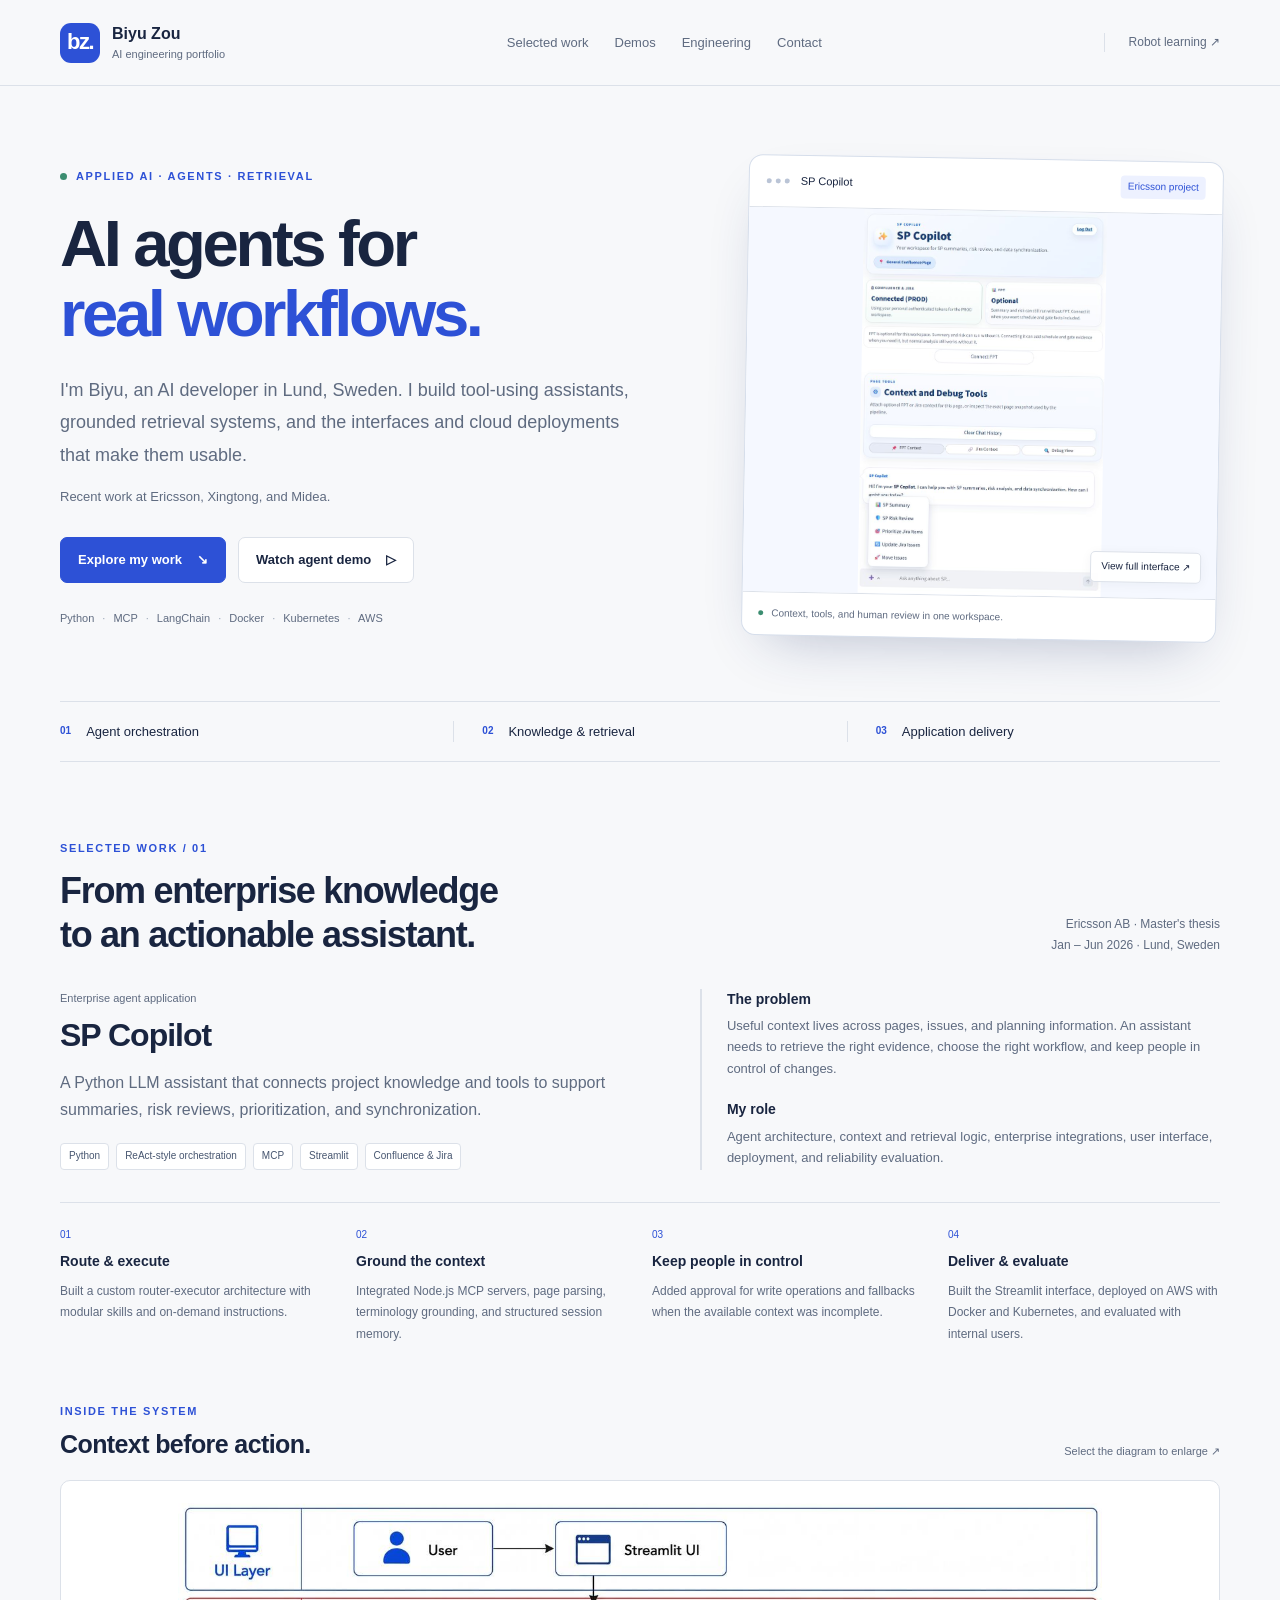
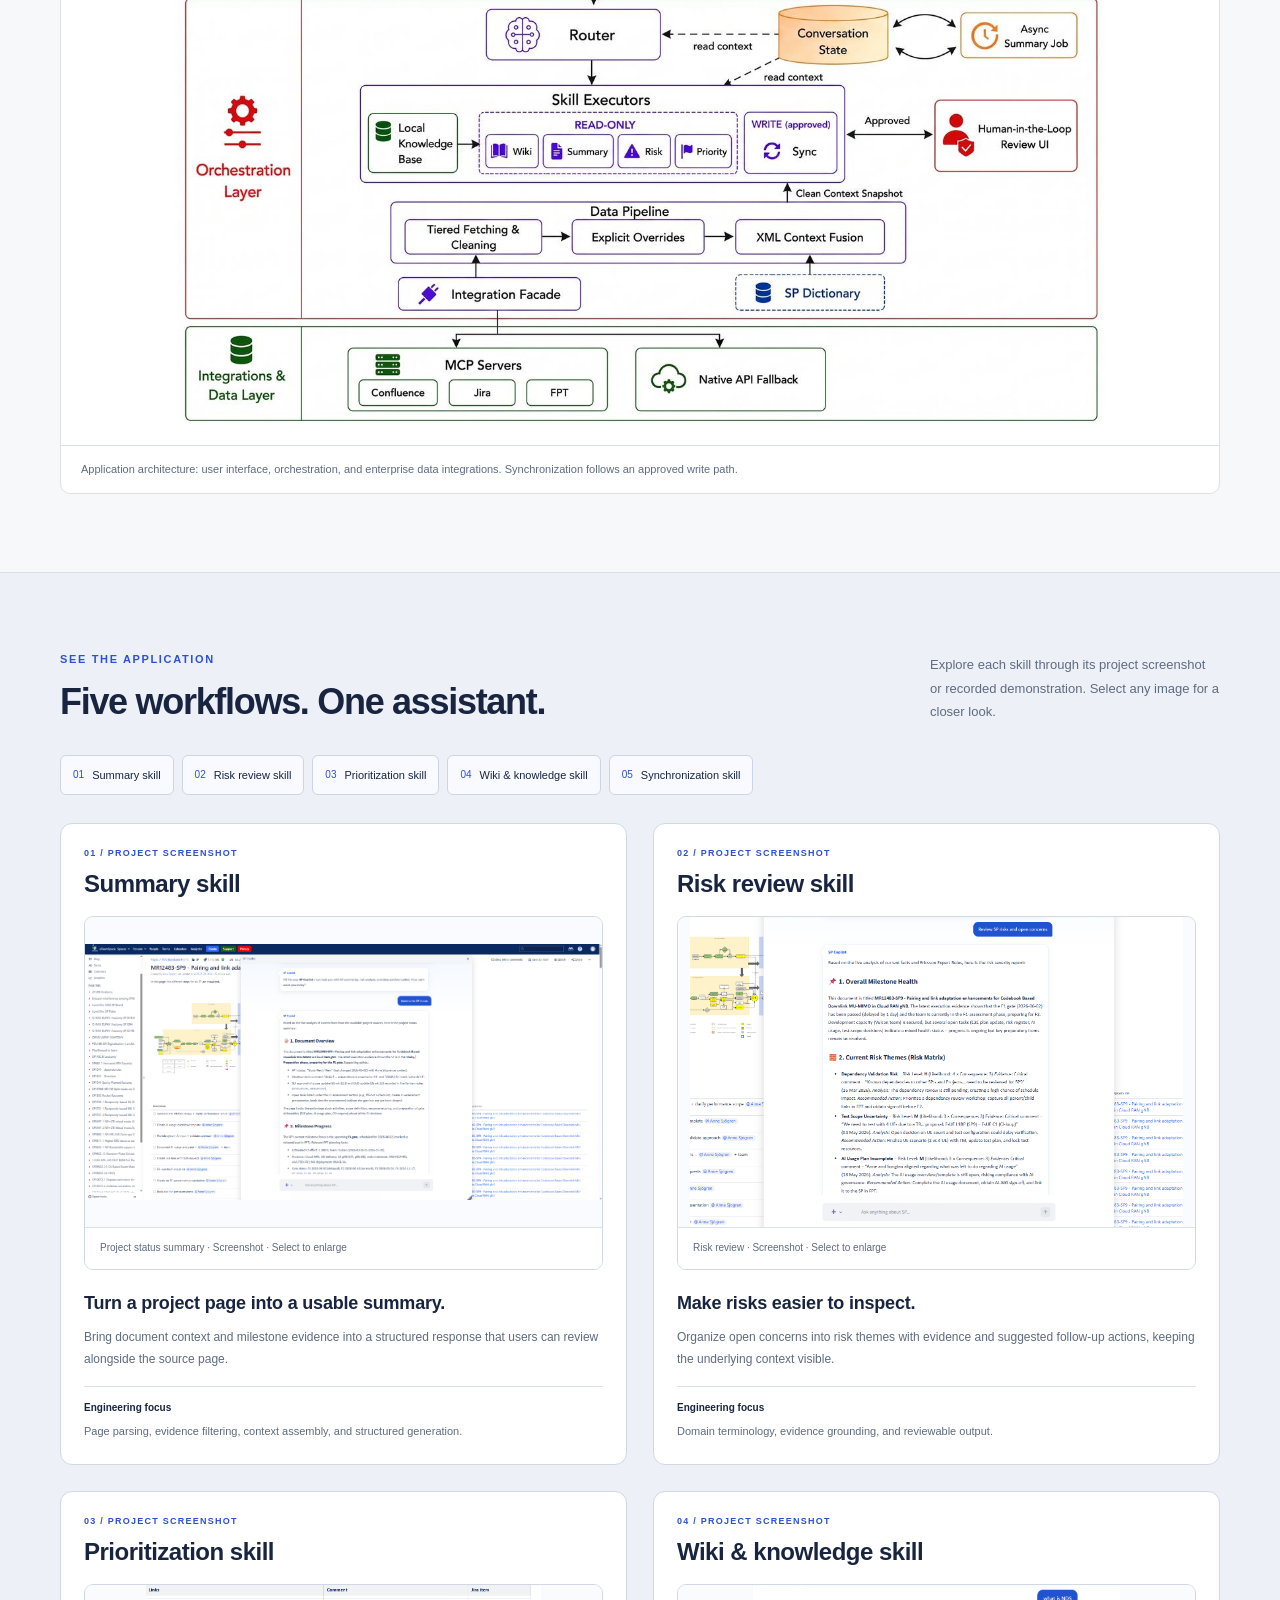
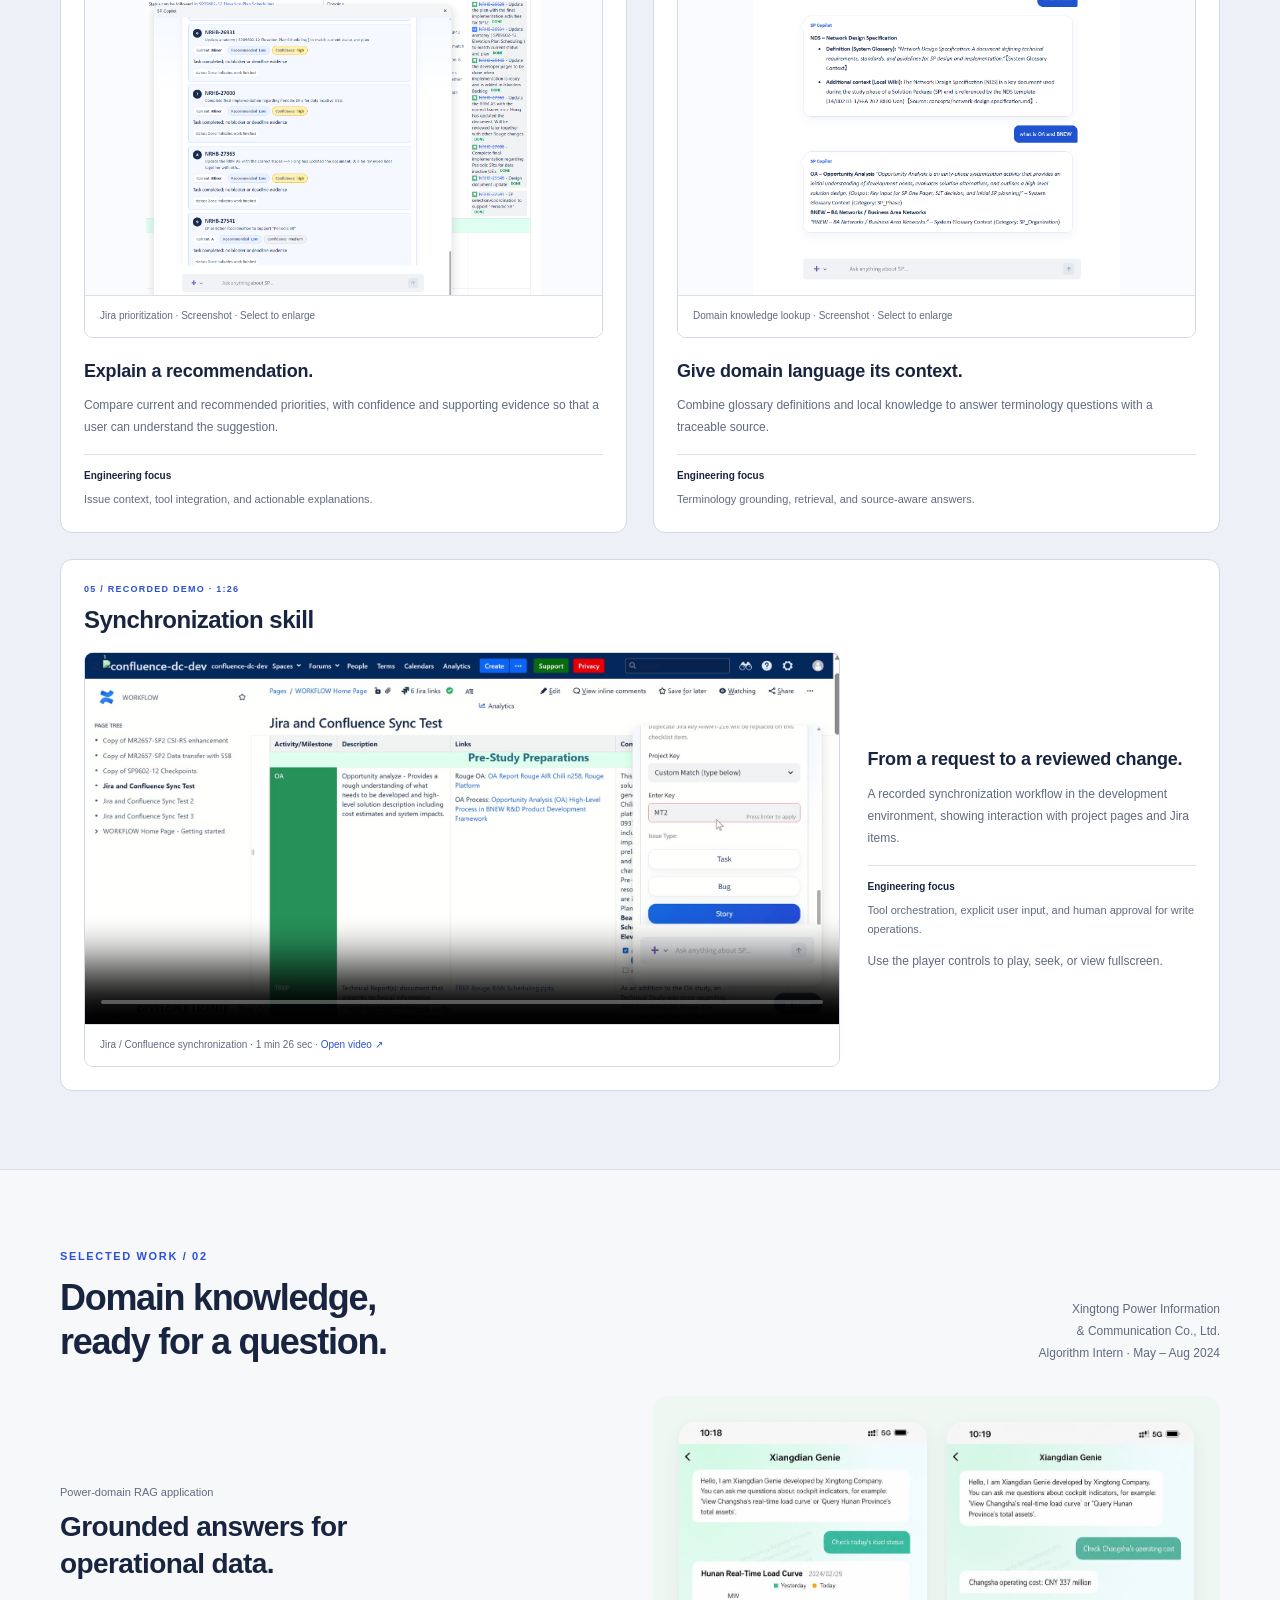
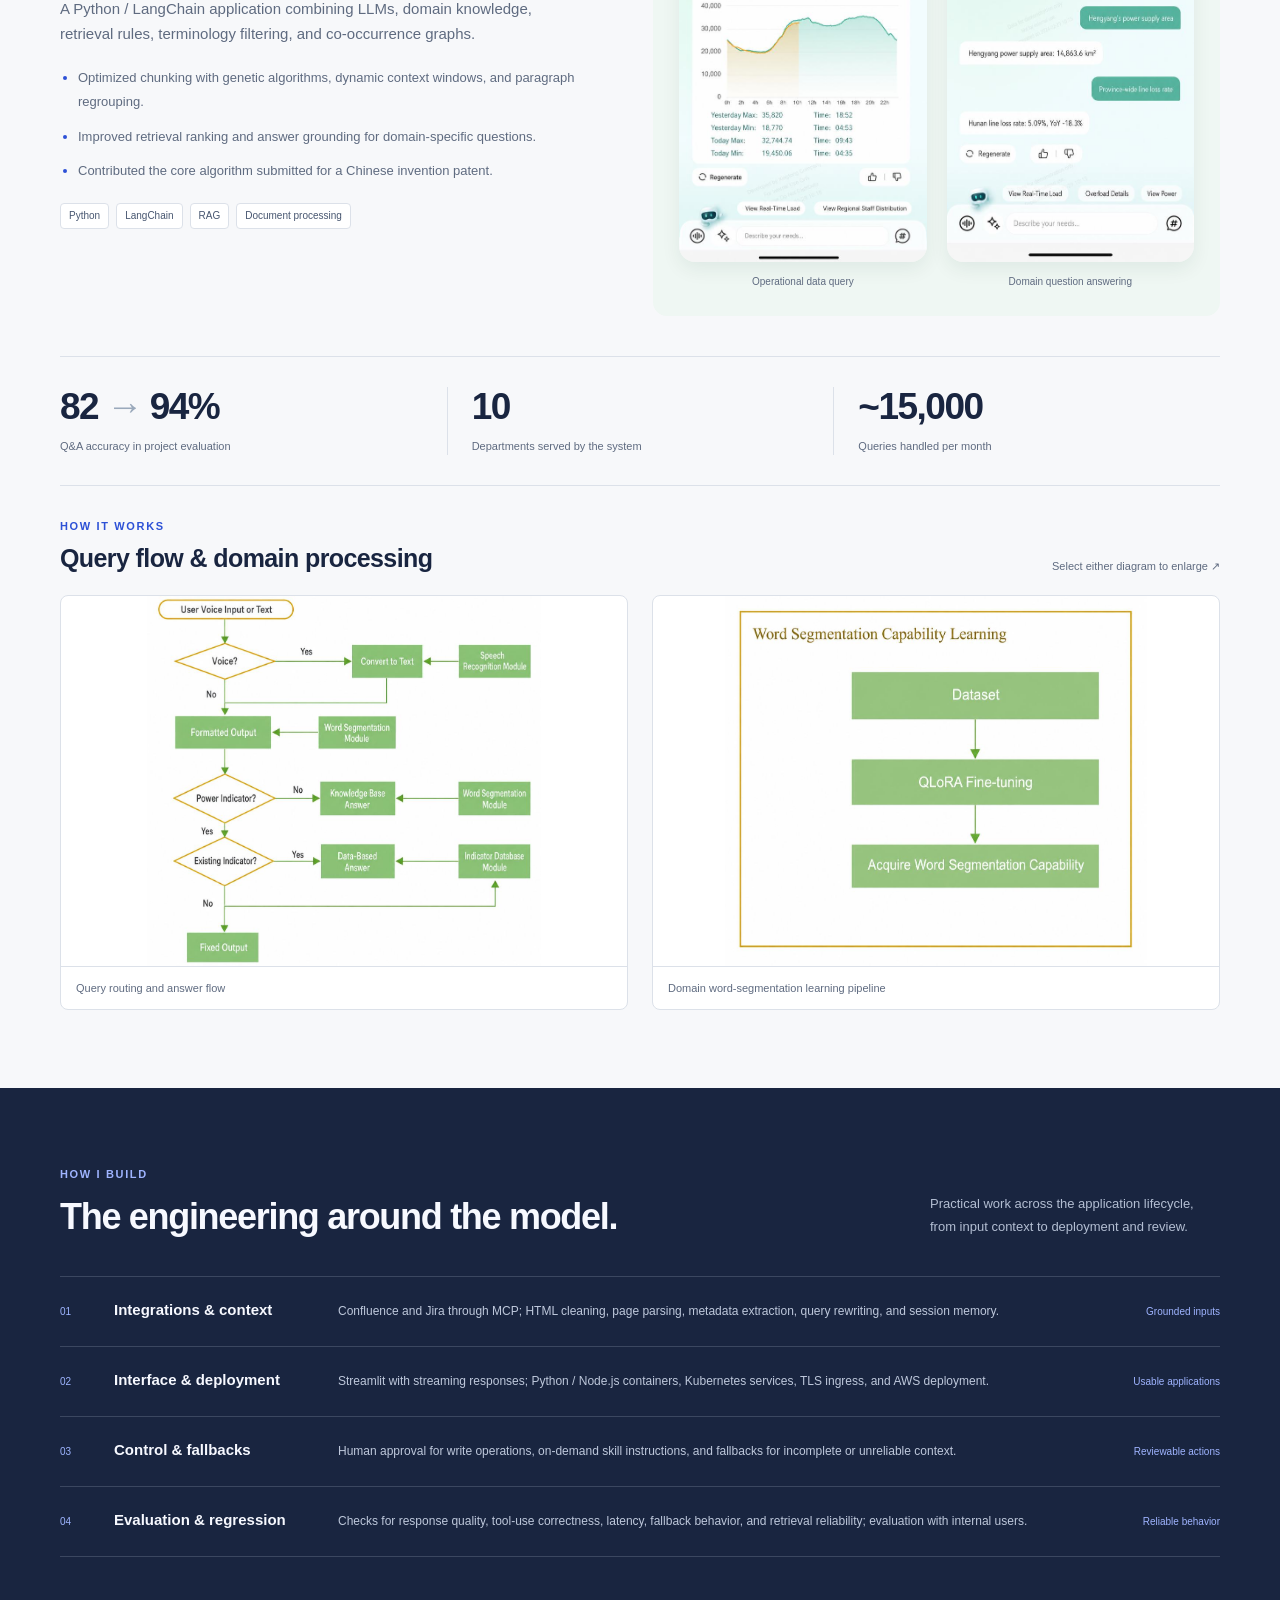
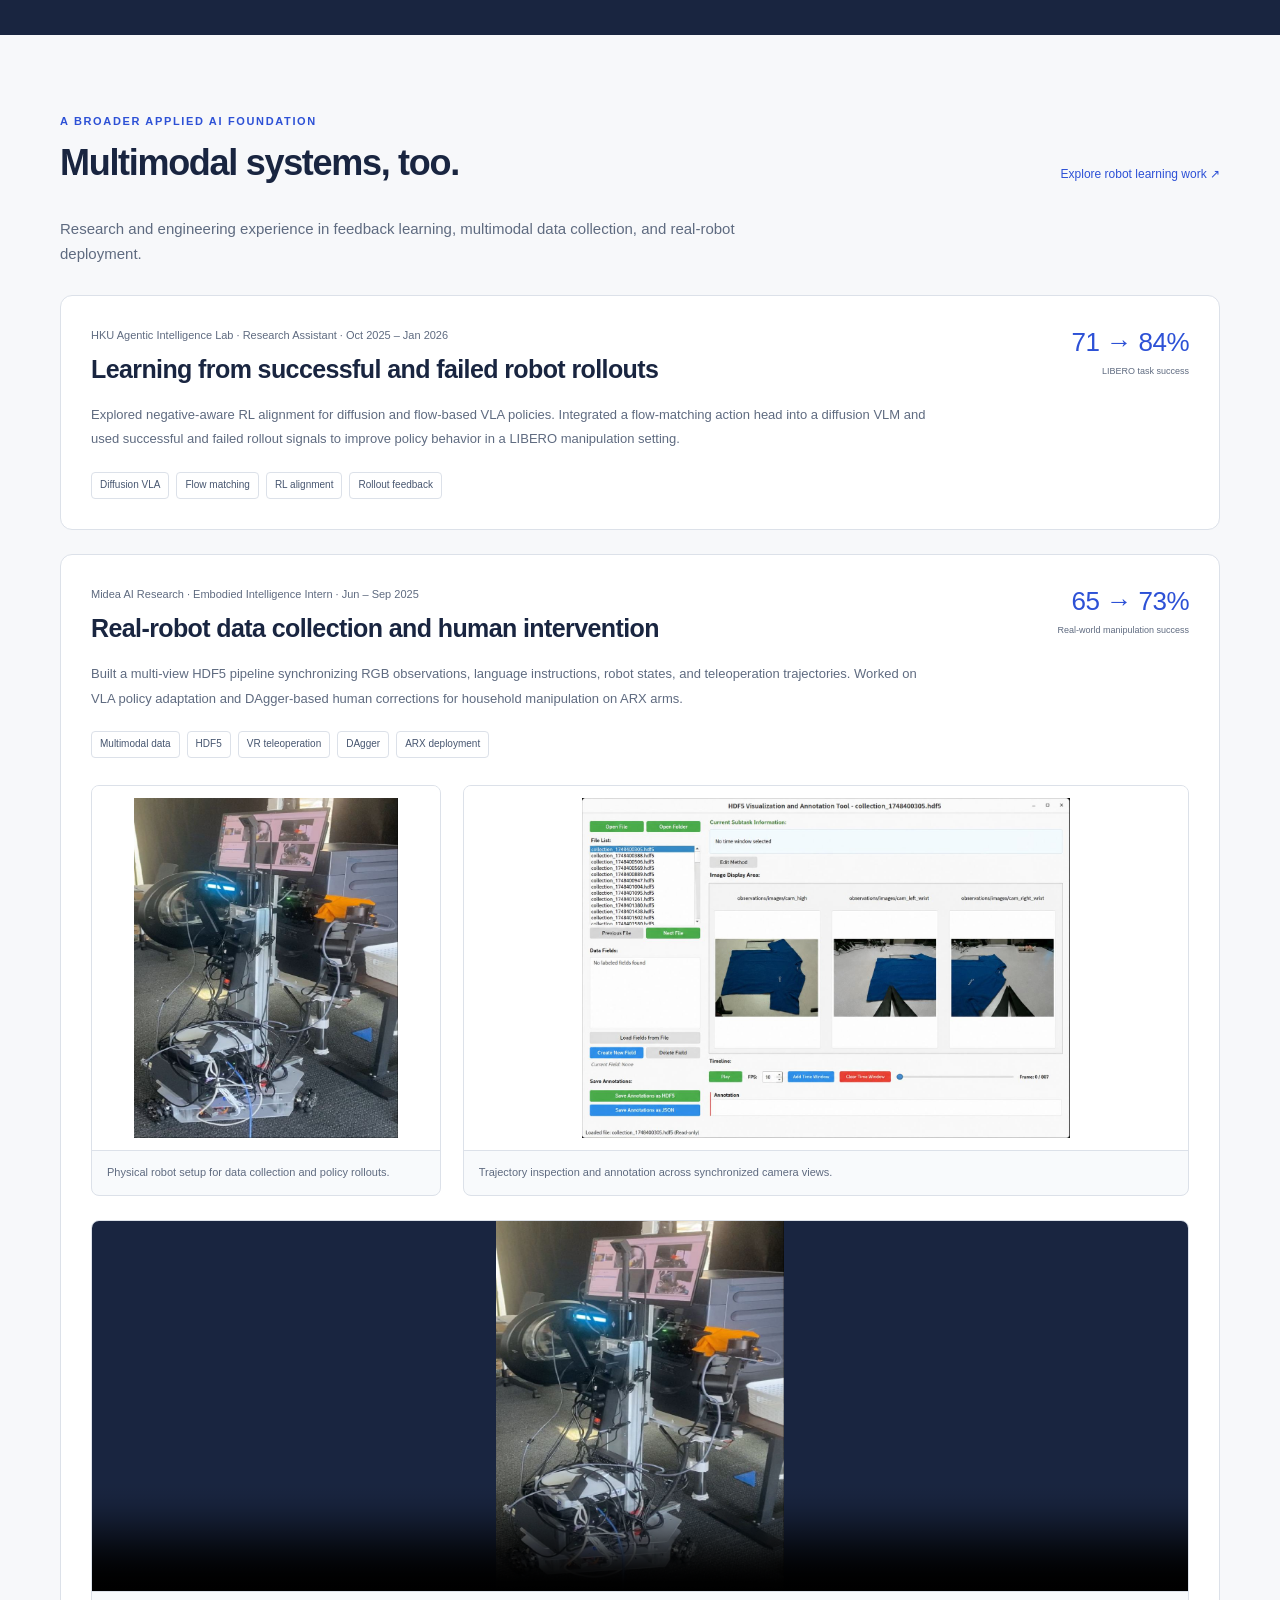
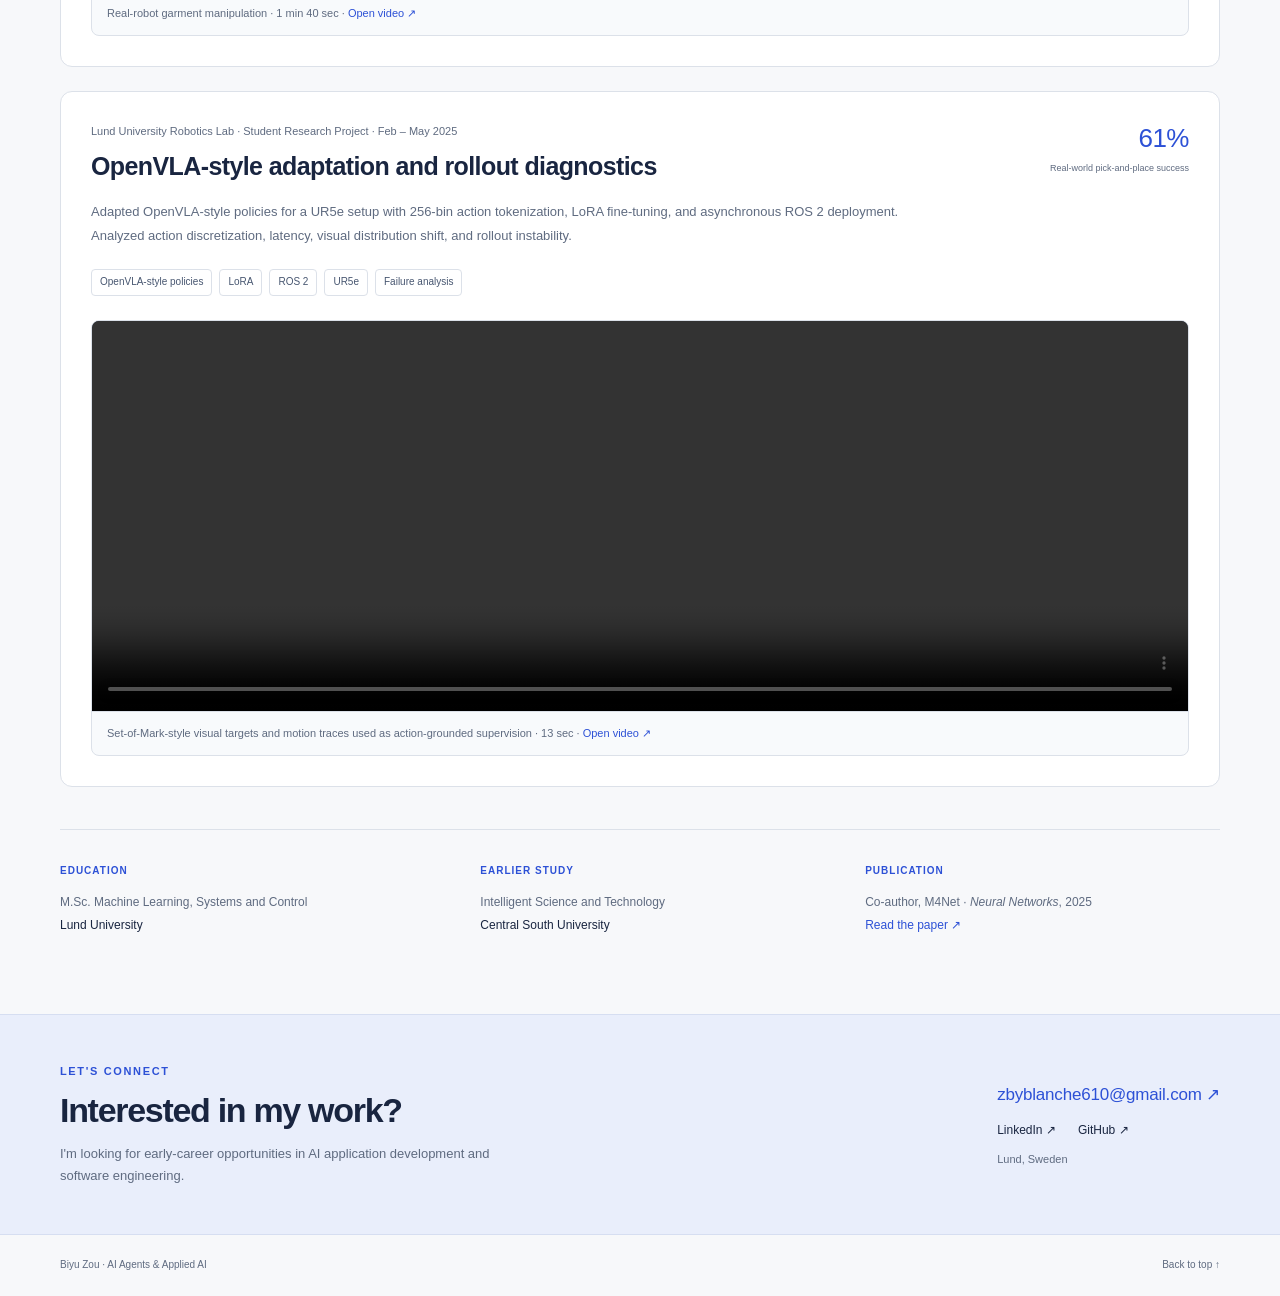
==== commit 07a05934: "Expand skill demos, show all RAG images, and add robotics project evidence" ====
--- a/agent-portfolio.html
+++ b/agent-portfolio.html
@@ -31,7 +31,7 @@
         <h1 id="hero-title">AI agents for<br><span>real workflows.</span></h1>
         <p class="hero-intro">I'm Biyu, an AI developer in Lund, Sweden. I build tool-using assistants, grounded retrieval systems, and the interfaces and cloud deployments that make them usable.</p>
         <p class="hero-context">Recent work at Ericsson, Xingtong, and Midea.</p>
-        <div class="actions"><a class="button primary" href="#work">Explore my work <span aria-hidden="true">↘</span></a><a class="button secondary" href="#demos" data-show-demo="sync">Watch agent demo <span aria-hidden="true">▷</span></a></div>
+        <div class="actions"><a class="button primary" href="#work">Explore my work <span aria-hidden="true">↘</span></a><a class="button secondary" href="#panel-sync">Watch agent demo <span aria-hidden="true">▷</span></a></div>
         <p class="hero-stack">Python <span>·</span> MCP <span>·</span> LangChain <span>·</span> Docker <span>·</span> Kubernetes <span>·</span> AWS</p>
       </div>
       <figure class="hero-preview">
@@ -71,35 +71,41 @@
 
     <section class="demo-section section" id="demos" aria-labelledby="demo-title">
       <div class="container">
-        <div class="section-heading"><div><p class="eyebrow">See the application</p><h2 id="demo-title">Five workflows. One assistant.</h2></div><p class="section-description">Screenshots and a recorded demo from the project. Select a workflow to explore.</p></div>
-        <div class="demo-tabs" role="tablist" aria-label="Agent workflow demonstrations">
-          <button type="button" id="tab-summary" role="tab" aria-selected="true" aria-controls="panel-summary" data-tab="summary">01 <span>Summary</span></button>
-          <button type="button" id="tab-risk" role="tab" aria-selected="false" aria-controls="panel-risk" tabindex="-1" data-tab="risk">02 <span>Risk review</span></button>
-          <button type="button" id="tab-priority" role="tab" aria-selected="false" aria-controls="panel-priority" tabindex="-1" data-tab="priority">03 <span>Prioritization</span></button>
-          <button type="button" id="tab-wiki" role="tab" aria-selected="false" aria-controls="panel-wiki" tabindex="-1" data-tab="wiki">04 <span>Knowledge lookup</span></button>
-          <button type="button" id="tab-sync" role="tab" aria-selected="false" aria-controls="panel-sync" tabindex="-1" data-tab="sync">05 <span>Sync demo <span aria-hidden="true">▷</span></span></button>
+        <div class="section-heading"><div><p class="eyebrow">See the application</p><h2 id="demo-title">Five workflows. One assistant.</h2></div><p class="section-description">Explore each skill through its project screenshot or recorded demonstration. Select any image for a closer look.</p></div>
+        <nav class="demo-index" aria-label="Jump to a skill demonstration">
+          <a href="#panel-summary"><span>01</span> Summary skill</a>
+          <a href="#panel-risk"><span>02</span> Risk review skill</a>
+          <a href="#panel-priority"><span>03</span> Prioritization skill</a>
+          <a href="#panel-wiki"><span>04</span> Wiki & knowledge skill</a>
+          <a href="#panel-sync"><span>05</span> Synchronization skill</a>
+        </nav>
+        <div class="demo-grid">
+        <article class="demo-panel" id="panel-summary" aria-labelledby="skill-summary-title">
+          <header class="demo-card-heading"><p class="eyebrow">01 / Project screenshot</p><h3 id="skill-summary-title">Summary skill</h3></header>
+          <figure class="demo-media"><a href="media/summary_demo1.png" data-lightbox data-caption="Project summary: document context, milestones, and supporting evidence in the SP Copilot interface." aria-label="Enlarge project summary screenshot"><img src="media/summary_demo1.png" alt="SP Copilot summarizing a project page, including its document overview and milestone progress" width="2557" height="1266" loading="lazy"></a><figcaption>Project status summary · Screenshot · Select to enlarge</figcaption></figure>
+          <div class="demo-copy"><h4>Turn a project page into a usable summary.</h4><p>Bring document context and milestone evidence into a structured response that users can review alongside the source page.</p><dl><dt>Engineering focus</dt><dd>Page parsing, evidence filtering, context assembly, and structured generation.</dd></dl></div>
+        </article>
+        <article class="demo-panel" id="panel-risk" aria-labelledby="skill-risk-title">
+          <header class="demo-card-heading"><p class="eyebrow">02 / Project screenshot</p><h3 id="skill-risk-title">Risk review skill</h3></header>
+          <figure class="demo-media"><a href="media/risk_demo1.png" data-lightbox data-caption="Risk review: milestone health, risk themes, supporting evidence, and recommended follow-up actions." aria-label="Enlarge risk review screenshot"><img src="media/risk_demo1.png" alt="Risk review output with overall milestone health, evidence, risk levels, and recommended actions" width="1608" height="1013" loading="lazy"></a><figcaption>Risk review · Screenshot · Select to enlarge</figcaption></figure>
+          <div class="demo-copy"><h4>Make risks easier to inspect.</h4><p>Organize open concerns into risk themes with evidence and suggested follow-up actions, keeping the underlying context visible.</p><dl><dt>Engineering focus</dt><dd>Domain terminology, evidence grounding, and reviewable output.</dd></dl></div>
+        </article>
+        <article class="demo-panel" id="panel-priority" aria-labelledby="skill-priority-title">
+          <header class="demo-card-heading"><p class="eyebrow">03 / Project screenshot</p><h3 id="skill-priority-title">Prioritization skill</h3></header>
+          <figure class="demo-media"><a href="media/priority2.png" data-lightbox data-caption="Jira prioritization: current and recommended priorities with confidence and evidence." aria-label="Enlarge prioritization screenshot"><img src="media/priority2.png" alt="Jira items shown with current and recommended priorities, confidence levels, and supporting explanations" width="1367" height="1072" loading="lazy"></a><figcaption>Jira prioritization · Screenshot · Select to enlarge</figcaption></figure>
+          <div class="demo-copy"><h4>Explain a recommendation.</h4><p>Compare current and recommended priorities, with confidence and supporting evidence so that a user can understand the suggestion.</p><dl><dt>Engineering focus</dt><dd>Issue context, tool integration, and actionable explanations.</dd></dl></div>
+        </article>
+        <article class="demo-panel" id="panel-wiki" aria-labelledby="skill-wiki-title">
+          <header class="demo-card-heading"><p class="eyebrow">04 / Project screenshot</p><h3 id="skill-wiki-title">Wiki & knowledge skill</h3></header>
+          <figure class="demo-media"><a href="media/wiki_demo1.png" data-lightbox data-caption="Domain knowledge lookup combining glossary definitions and local wiki context." aria-label="Enlarge knowledge lookup screenshot"><img src="media/wiki_demo1.png" alt="SP Copilot answering terminology questions using a system glossary and local wiki sources" width="1105" height="935" loading="lazy"></a><figcaption>Domain knowledge lookup · Screenshot · Select to enlarge</figcaption></figure>
+          <div class="demo-copy"><h4>Give domain language its context.</h4><p>Combine glossary definitions and local knowledge to answer terminology questions with a traceable source.</p><dl><dt>Engineering focus</dt><dd>Terminology grounding, retrieval, and source-aware answers.</dd></dl></div>
+        </article>
+        <article class="demo-panel sync-panel" id="panel-sync" aria-labelledby="skill-sync-title">
+          <header class="demo-card-heading"><p class="eyebrow">05 / Recorded demo · 1:26</p><h3 id="skill-sync-title">Synchronization skill</h3></header>
+          <figure class="demo-media video-figure"><video id="sync-video" controls playsinline preload="none" poster="media/agent-sync-poster.jpg" aria-label="Recorded Jira and Confluence synchronization workflow"><source src="media/sync.mp4" type="video/mp4">Your browser cannot play this video. <a href="media/sync.mp4">Open the MP4 recording.</a></video><figcaption>Jira / Confluence synchronization · 1 min 26 sec · <a href="media/sync.mp4" target="_blank" rel="noopener">Open video ↗</a></figcaption></figure>
+          <div class="demo-copy"><h4>From a request to a reviewed change.</h4><p>A recorded synchronization workflow in the development environment, showing interaction with project pages and Jira items.</p><dl><dt>Engineering focus</dt><dd>Tool orchestration, explicit user input, and human approval for write operations.</dd></dl><p class="quiet">Use the player controls to play, seek, or view fullscreen.</p></div>
+        </article>
         </div>
-        <div class="demo-panel" id="panel-summary" role="tabpanel" aria-labelledby="tab-summary" tabindex="0">
-          <figure class="demo-media"><a href="media/summary_demo1.png" data-lightbox data-caption="Project summary: document context, milestones, and supporting evidence in the SP Copilot interface." aria-label="Enlarge project summary screenshot"><img src="media/summary_demo1.png" alt="SP Copilot summarizing a project page, including its document overview and milestone progress" width="2557" height="1266" loading="lazy"></a><figcaption>Project status summary · Screenshot · Select to enlarge</figcaption></figure>
-          <div class="demo-copy"><span class="media-type">Screenshot</span><h3>Turn a project page into a usable summary.</h3><p>Bring document context and milestone evidence into a structured response that users can review alongside the source page.</p><dl><dt>Engineering focus</dt><dd>Page parsing, evidence filtering, context assembly, and structured generation.</dd></dl></div>
-        </div>
-        <div class="demo-panel" id="panel-risk" role="tabpanel" aria-labelledby="tab-risk" tabindex="0" hidden>
-          <figure class="demo-media"><a href="media/risk_demo1.png" data-lightbox data-caption="Risk review: milestone health, risk themes, supporting evidence, and recommended follow-up actions." aria-label="Enlarge risk review screenshot"><img src="media/risk_demo1.png" alt="Risk review output with overall milestone health, evidence, risk levels, and recommended actions" width="1608" height="1013" loading="lazy"></a><figcaption>Risk review · Screenshot · Select to enlarge</figcaption></figure>
-          <div class="demo-copy"><span class="media-type">Screenshot</span><h3>Make risks easier to inspect.</h3><p>Organize open concerns into risk themes with evidence and suggested follow-up actions, keeping the underlying context visible.</p><dl><dt>Engineering focus</dt><dd>Domain terminology, evidence grounding, and reviewable output.</dd></dl></div>
-        </div>
-        <div class="demo-panel" id="panel-priority" role="tabpanel" aria-labelledby="tab-priority" tabindex="0" hidden>
-          <figure class="demo-media"><a href="media/priority2.png" data-lightbox data-caption="Jira prioritization: current and recommended priorities with confidence and evidence." aria-label="Enlarge prioritization screenshot"><img src="media/priority2.png" alt="Jira items shown with current and recommended priorities, confidence levels, and supporting explanations" width="1367" height="1072" loading="lazy"></a><figcaption>Jira prioritization · Screenshot · Select to enlarge</figcaption></figure>
-          <div class="demo-copy"><span class="media-type">Screenshot</span><h3>Explain a recommendation.</h3><p>Compare current and recommended priorities, with confidence and supporting evidence so that a user can understand the suggestion.</p><dl><dt>Engineering focus</dt><dd>Issue context, tool integration, and actionable explanations.</dd></dl></div>
-        </div>
-        <div class="demo-panel" id="panel-wiki" role="tabpanel" aria-labelledby="tab-wiki" tabindex="0" hidden>
-          <figure class="demo-media"><a href="media/wiki_demo1.png" data-lightbox data-caption="Domain knowledge lookup combining glossary definitions and local wiki context." aria-label="Enlarge knowledge lookup screenshot"><img src="media/wiki_demo1.png" alt="SP Copilot answering terminology questions using a system glossary and local wiki sources" width="1105" height="935" loading="lazy"></a><figcaption>Domain knowledge lookup · Screenshot · Select to enlarge</figcaption></figure>
-          <div class="demo-copy"><span class="media-type">Screenshot</span><h3>Give domain language its context.</h3><p>Combine glossary definitions and local knowledge to answer terminology questions with a traceable source.</p><dl><dt>Engineering focus</dt><dd>Terminology grounding, retrieval, and source-aware answers.</dd></dl></div>
-        </div>
-        <div class="demo-panel" id="panel-sync" role="tabpanel" aria-labelledby="tab-sync" tabindex="0" hidden>
-          <figure class="demo-media video-figure"><video id="sync-video" controls playsinline preload="none" poster="media/agent-sync-poster.jpg" aria-label="Recorded Jira and Confluence synchronization workflow"><source src="media/sync.mp4" type="video/mp4">Your browser cannot play this video. <a href="media/sync.mp4">Open the MP4 recording.</a></video><figcaption>Jira / Confluence synchronization · 1 min 26 sec · <a href="media/sync.mp4" target="_blank" rel="noopener">Open video ↗</a></figcaption></figure>
-          <div class="demo-copy"><span class="media-type">Recorded demo · 1:26</span><h3>From a request to a reviewed change.</h3><p>A recorded synchronization workflow in the development environment, showing interaction with project pages and Jira items.</p><dl><dt>Engineering focus</dt><dd>Tool orchestration, explicit user input, and human approval for write operations.</dd></dl><p class="quiet">Use the player controls to play, seek, or view fullscreen.</p></div>
-        </div>
-        <noscript><p class="noscript-note">More demos: <a href="media/risk_demo1.png">Risk review</a> · <a href="media/priority2.png">Prioritization</a> · <a href="media/wiki_demo1.png">Knowledge lookup</a> · <a href="media/sync.mp4">Synchronization video</a>.</p></noscript>
       </div>
     </section>
 
@@ -110,7 +116,7 @@
         <div class="phone-gallery"><figure><a href="media/rag3.png" data-lightbox data-caption="Power-domain assistant: an operational load query with a chart response." aria-label="Enlarge operational data query screenshot"><img src="media/rag3.png" width="563" height="1000" loading="lazy" alt="Xiangdian Genie mobile interface displaying a load curve in response to a natural-language query"></a><figcaption>Operational data query</figcaption></figure><figure><a href="media/rag4.png" data-lightbox data-caption="Power-domain assistant: domain-specific questions and answers." aria-label="Enlarge domain question-answering screenshot"><img src="media/rag4.png" width="563" height="1000" loading="lazy" alt="Xiangdian Genie answering questions about operating cost, power supply area, and line loss"></a><figcaption>Domain question answering</figcaption></figure></div>
       </div>
       <div class="results-strip" aria-label="RAG project results"><div><strong>82<span>→</span>94%</strong><span>Q&amp;A accuracy in project evaluation</span></div><div><strong>10</strong><span>Departments served by the system</span></div><div><strong>~15,000</strong><span>Queries handled per month</span></div></div>
-      <details class="technical-details"><summary>Explore the query flow and domain processing <span class="details-plus" aria-hidden="true">+</span></summary><div class="flow-gallery"><figure><a href="media/rag2.png" data-lightbox data-caption="Power-domain query flow: voice or text input, domain processing, and knowledge or data-based answers." aria-label="Enlarge RAG query-routing diagram"><img src="media/rag2.png" width="1067" height="1000" alt="Flowchart routing voice or text input through word segmentation to knowledge-base or indicator-based answers" loading="lazy"></a><figcaption>Query routing and answer flow</figcaption></figure><figure><a href="media/rag1.png" data-lightbox data-caption="Word-segmentation capability learning pipeline shown in the project materials." aria-label="Enlarge domain word-segmentation diagram"><img src="media/rag1.png" width="1143" height="1000" alt="Word-segmentation capability learning diagram with a dataset and QLoRA fine-tuning" loading="lazy"></a><figcaption>Domain word-segmentation learning pipeline</figcaption></figure></div></details>
+      <div class="technical-gallery" aria-labelledby="rag-process-title"><div class="figure-heading"><div><p class="eyebrow">How it works</p><h3 id="rag-process-title">Query flow &amp; domain processing</h3></div><span class="figure-hint">Select either diagram to enlarge ↗</span></div><div class="flow-gallery"><figure><a href="media/rag2.png" data-lightbox data-caption="Power-domain query flow: voice or text input, domain processing, and knowledge or data-based answers." aria-label="Enlarge RAG query-routing diagram"><img src="media/rag2.png" width="1067" height="1000" alt="Flowchart routing voice or text input through word segmentation to knowledge-base or indicator-based answers" loading="lazy"></a><figcaption>Query routing and answer flow</figcaption></figure><figure><a href="media/rag1.png" data-lightbox data-caption="Word-segmentation capability learning pipeline shown in the project materials." aria-label="Enlarge domain word-segmentation diagram"><img src="media/rag1.png" width="1143" height="1000" alt="Word-segmentation capability learning diagram with a dataset and QLoRA fine-tuning" loading="lazy"></a><figcaption>Domain word-segmentation learning pipeline</figcaption></figure></div></div>
     </section>
 
     <section class="engineering-section section" id="engineering" aria-labelledby="engineering-title">
@@ -126,7 +132,30 @@
 
     <section class="container section beyond-section" id="background" aria-labelledby="background-title">
       <div class="section-heading"><div><p class="eyebrow">A broader applied AI foundation</p><h2 id="background-title">Multimodal systems, too.</h2></div><a class="text-link" href="vla-research-profile.html">Explore robot learning work <span aria-hidden="true">↗</span></a></div>
-      <div class="beyond-layout"><div class="beyond-copy"><p>My robotics work adds experience in data pipelines, model adaptation, deployment constraints, and learning from human corrections.</p><div class="mini-project"><h3>Midea AI Research</h3><p>Built a multi-view HDF5 pipeline and deployed VLA policies on ARX arms. Human intervention and corrective demonstrations improved real-world manipulation success from 65% to 73%.</p></div><div class="mini-project"><h3>Lund &amp; HKU research</h3><p>Worked on asynchronous ROS 2 deployment of VLA policies, sim-to-real evaluation, and diffusion-policy alignment using successful and failed rollouts.</p></div></div><figure class="robot-video"><video controls playsinline preload="none" poster="media/robot.png" aria-label="Real-robot garment manipulation demonstration"><source src="media/robotdemo.mp4" type="video/mp4">Your browser cannot play this video. <a href="media/robotdemo.mp4">Open the MP4 recording.</a></video><figcaption>Midea · Real-robot garment manipulation · 1 min 40 sec<br><a href="media/annotation.png" data-lightbox data-caption="HDF5 tool for inspecting and annotating multimodal robot trajectories.">View the data annotation tool ↗</a></figcaption></figure></div>
+      <p class="robot-section-intro">Research and engineering experience in feedback learning, multimodal data collection, and real-robot deployment.</p>
+      <div class="robot-projects">
+        <article class="robot-project" aria-labelledby="hku-project-title">
+          <div class="robot-project-heading"><div><p class="project-kicker">HKU Agentic Intelligence Lab · Research Assistant · Oct 2025 – Jan 2026</p><h3 id="hku-project-title">Learning from successful and failed robot rollouts</h3></div><span class="robot-result">71 → 84%<small>LIBERO task success</small></span></div>
+          <p class="robot-project-description">Explored negative-aware RL alignment for diffusion and flow-based VLA policies. Integrated a flow-matching action head into a diffusion VLM and used successful and failed rollout signals to improve policy behavior in a LIBERO manipulation setting.</p>
+          <div class="tags"><span>Diffusion VLA</span><span>Flow matching</span><span>RL alignment</span><span>Rollout feedback</span></div>
+        </article>
+        <article class="robot-project" aria-labelledby="midea-project-title">
+          <div class="robot-project-heading"><div><p class="project-kicker">Midea AI Research · Embodied Intelligence Intern · Jun – Sep 2025</p><h3 id="midea-project-title">Real-robot data collection and human intervention</h3></div><span class="robot-result">65 → 73%<small>Real-world manipulation success</small></span></div>
+          <p class="robot-project-description">Built a multi-view HDF5 pipeline synchronizing RGB observations, language instructions, robot states, and teleoperation trajectories. Worked on VLA policy adaptation and DAgger-based human corrections for household manipulation on ARX arms.</p>
+          <div class="tags"><span>Multimodal data</span><span>HDF5</span><span>VR teleoperation</span><span>DAgger</span><span>ARX deployment</span></div>
+          <div class="robot-evidence midea-evidence">
+            <figure class="robot-setup"><a href="media/robot.png" data-lightbox data-caption="Physical robot and arm setup used for data collection and household manipulation." aria-label="Enlarge the physical robot setup"><img src="media/robot.png" width="778" height="1000" loading="lazy" alt="Mobile robot and arm setup for real-world data collection and household manipulation"></a><figcaption>Physical robot setup for data collection and policy rollouts.</figcaption></figure>
+            <figure><a href="media/annotation.png" data-lightbox data-caption="HDF5 visualization and annotation tool with synchronized camera views." aria-label="Enlarge the trajectory annotation tool"><img src="media/annotation.png" width="1400" height="975" loading="lazy" alt="HDF5 trajectory inspection and annotation tool showing three synchronized camera views"></a><figcaption>Trajectory inspection and annotation across synchronized camera views.</figcaption></figure>
+          </div>
+          <figure class="robot-recording"><video controls playsinline preload="none" poster="media/robot.png" aria-label="Real-robot garment manipulation demonstration"><source src="media/robotdemo.mp4" type="video/mp4">Your browser cannot play this video. <a href="media/robotdemo.mp4">Open the MP4 recording.</a></video><figcaption>Real-robot garment manipulation · 1 min 40 sec · <a href="media/robotdemo.mp4" target="_blank" rel="noopener">Open video ↗</a></figcaption></figure>
+        </article>
+        <article class="robot-project" aria-labelledby="lund-project-title">
+          <div class="robot-project-heading"><div><p class="project-kicker">Lund University Robotics Lab · Student Research Project · Feb – May 2025</p><h3 id="lund-project-title">OpenVLA-style adaptation and rollout diagnostics</h3></div><span class="robot-result">61%<small>Real-world pick-and-place success</small></span></div>
+          <p class="robot-project-description">Adapted OpenVLA-style policies for a UR5e setup with 256-bin action tokenization, LoRA fine-tuning, and asynchronous ROS 2 deployment. Analyzed action discretization, latency, visual distribution shift, and rollout instability.</p>
+          <div class="tags"><span>OpenVLA-style policies</span><span>LoRA</span><span>ROS 2</span><span>UR5e</span><span>Failure analysis</span></div>
+          <figure class="robot-recording som-recording"><video controls playsinline preload="metadata" aria-label="Set-of-Mark visual target and motion annotation demonstration"><source src="media/Som.mp4" type="video/mp4">Your browser cannot play this video. <a href="media/Som.mp4">Open the MP4 recording.</a></video><figcaption>Set-of-Mark-style visual targets and motion traces used as action-grounded supervision · 13 sec · <a href="media/Som.mp4" target="_blank" rel="noopener">Open video ↗</a></figcaption></figure>
+        </article>
+      </div>
       <div class="background-line"><div><span class="eyebrow">Education</span><p>M.Sc. Machine Learning, Systems and Control<br><strong>Lund University</strong></p></div><div><span class="eyebrow">Earlier study</span><p>Intelligent Science and Technology<br><strong>Central South University</strong></p></div><div><span class="eyebrow">Publication</span><p>Co-author, M4Net · <em>Neural Networks</em>, 2025<br><a href="https://doi.org/10.1016/j.neunet.2024.107026" target="_blank" rel="noopener">Read the paper ↗</a></p></div></div>
     </section>
 
--- a/assets/agent-portfolio.css
+++ b/assets/agent-portfolio.css
@@ -15,3 +15,48 @@
 @media(max-width:650px){html{scroll-padding-top:116px}.container{width:calc(100% - 36px)}.header-inner{min-height:0;flex-wrap:wrap;gap:0;padding-top:12px}.identity{font-size:14px}.identity-note{font-size:10px}.monogram{height:34px;width:34px;font-size:20px}.site-header nav{width:100%;justify-content:space-between;gap:16px;margin-top:8px;font-size:11px}.site-header nav a{padding-block:9px}.hero{grid-template-columns:1fr;padding-block:42px 32px;gap:30px}.hero .eyebrow{font-size:10px;margin-bottom:18px}h1{font-size:clamp(41px,10vw,58px);letter-spacing:-2.5px}.hero-intro{font-size:16px;line-height:1.8;margin-top:19px}.hero-context{font-size:12px}.actions{margin-top:23px}.button{padding:11px 14px;font-size:12px}.hero-stack{font-size:10px;margin-top:19px}.hero-preview{transform:none;max-width:450px;width:100%;margin-inline:auto}.hero-image-link{height:345px}.preview-title{font-size:10px}.hero-preview figcaption{font-size:10px}.expertise-strip{gap:10px;padding-block:16px}.expertise-strip>div{font-size:10px;display:block;line-height:1.6}.expertise-strip>div+div{padding-left:12px}.index{display:block;margin-bottom:6px;font-size:9px}.section{padding-block:44px}.section-heading{display:block;margin-bottom:25px}.section-heading .eyebrow{font-size:10px;margin-bottom:9px}h2{font-size:29px;letter-spacing:-1px}.project-label{display:block;text-align:left;font-size:10px;line-height:1.7;margin-top:17px}.project-intro{grid-template-columns:1fr;gap:24px;padding-bottom:25px}.project-intro h3{font-size:29px}.project-lead{font-size:14px}.project-problem{padding-left:17px}.project-problem p{font-size:12px}.contributions{gap:24px 20px;padding-top:22px}.contributions p{font-size:11px;line-height:1.8}.contributions h4{font-size:13px}.architecture{padding-top:36px}.figure-heading{display:block;margin-bottom:16px}.figure-heading h3{font-size:24px}.figure-hint{display:block;margin-top:9px;font-size:10px}.architecture-figure>a{padding:8px}.architecture-figure figcaption{font-size:10px;padding:11px 12px}.section-description{font-size:12px;max-width:100%;margin-top:14px}.demo-tabs{flex-wrap:wrap;gap:3px;border-bottom:0;margin-bottom:20px}.demo-tabs button{flex:0 0 auto;padding:9px 10px;border-radius:5px;border:1px solid #cbd5e6;font-size:9px;background:#f6f8fc;min-height:40px}.demo-tabs button span{font-size:10px}.demo-tabs button[aria-selected="true"]{background:var(--blue);border-color:var(--blue);color:white}.demo-tabs button[aria-selected="true"]:after{display:none}.demo-media>a{height:285px}.video-figure video{height:auto;aspect-ratio:1920/946}.demo-media figcaption{font-size:9px;padding:10px 11px}.demo-copy{display:block}.demo-copy h3{font-size:23px}.demo-copy>p{font-size:12px;margin-top:10px}.demo-copy dl{margin-top:17px;padding-top:13px;border-top:1px solid #ccd5e5}.demo-copy .media-type{margin-bottom:8px}.demo-copy .quiet{margin-top:11px}.rag-layout{grid-template-columns:1fr;gap:26px}.rag-copy h3{font-size:26px;max-width:100%}.rag-copy>p:not(.project-kicker){font-size:14px}.clean-list{font-size:12px}.phone-gallery{padding:20px;gap:18px}.phone-gallery img{border-radius:14px}.phone-gallery figcaption{font-size:9px}.results-strip{margin-top:27px;padding-block:22px}.results-strip>div{padding-inline:12px}.results-strip strong{font-size:25px;letter-spacing:-1px}.results-strip strong span{margin-inline:3px}.results-strip>div>span{font-size:9px;line-height:1.7}.technical-details summary{font-size:11px;padding-block:18px}.flow-gallery{grid-template-columns:1fr;gap:18px}.flow-gallery img{height:auto}.engineering-rows{margin-top:24px}.engineering-rows>div{grid-template-columns:20px 1fr;gap:8px 14px;padding-block:21px}.engineering-rows h3{font-size:15px}.engineering-rows p{grid-column:2;font-size:12px}.beyond-section .text-link{display:inline-block;margin-top:16px;font-size:11px}.beyond-layout{grid-template-columns:1fr;gap:27px}.beyond-copy>p{font-size:14px}.mini-project{padding-top:19px}.robot-video video{height:245px}.background-line{margin-top:29px;grid-template-columns:1fr;gap:22px}.background-line>div:last-child{grid-column:auto}.background-line p{font-size:12px;margin-top:6px}.contact-section{padding-block:36px}.contact-inner{display:block}.contact-inner h2{font-size:30px}.contact-inner>div>p:not(.eyebrow){font-size:12px}.contact-links{margin-top:26px}.email-link{font-size:16px}.site-footer{font-size:9px;padding-block:18px}.lightbox{width:96vw;max-width:96vw}.lightbox-image-wrap{padding:5px}.lightbox-footer{display:block;font-size:10px;padding:11px 13px}.lightbox-footer a{display:inline-block;margin-top:8px}.lightbox-toolbar{padding:9px 12px}.lightbox-image-wrap img{max-height:calc(94vh - 200px)}}
 @media(prefers-reduced-motion:reduce){html{scroll-behavior:auto}*,*:before,*:after{transition:none!important;animation:none!important}.button:hover{transform:none}}
 @media print{.site-header,.hero-preview,.demo-tabs,.contact-section,.site-footer,.lightbox,.other-portfolio,.actions{display:none!important}body{background:white;font-size:11px}.container{width:100%;max-width:none}.hero{display:block;padding-block:10px}.hero h1{font-size:30px}.hero-intro{font-size:12px}.section{padding-block:20px}h2{font-size:23px}.section-heading{margin-bottom:15px}.architecture-figure img{max-height:270px}.demo-panel{display:block}.demo-media>a{height:220px}.demo-copy{display:block;margin-top:12px}.phone-gallery img{max-height:230px;object-fit:contain}.engineering-section{background:white;color:var(--ink)}.engineering-section .eyebrow,.engineering-rows p,.engineering-section .section-description{color:var(--muted)}.engineering-rows>div{break-inside:avoid}.robot-video{display:none}.beyond-layout{display:block}.background-line{grid-template-columns:repeat(3,1fr)}.background-line>div:last-child{grid-column:auto}}
+
+/* Visible project evidence: every skill and RAG image is available on the page. */
+.demo-index{display:flex;flex-wrap:wrap;gap:8px;margin:0 0 28px}
+.demo-index a{display:inline-flex;align-items:center;gap:8px;padding:9px 12px;border:1px solid #cbd5e6;border-radius:6px;background:#f8faff;font-size:11px;min-height:40px}
+.demo-index a span{font-size:10px;color:var(--blue)}
+.demo-index a:hover{background:var(--blue-soft);color:var(--blue)}
+.demo-grid{display:grid;grid-template-columns:repeat(2,minmax(0,1fr));gap:26px}
+.demo-grid .demo-panel{display:flex;flex-direction:column;align-items:stretch;gap:0;min-width:0;background:white;border:1px solid #d0d8e6;border-radius:12px;padding:23px}
+.demo-card-heading{margin-bottom:17px}
+.demo-card-heading .eyebrow{font-size:9px;letter-spacing:1.25px;margin-bottom:7px}
+.demo-card-heading h3{font-size:24px;letter-spacing:-.5px}
+.demo-grid .demo-media>a{height:310px}
+.demo-grid .demo-copy{display:block;margin-top:20px}
+.demo-grid .demo-copy h4{font-size:18px;line-height:1.45;letter-spacing:-.2px}
+.demo-grid .demo-copy>p{font-size:12px;margin-top:10px}
+.demo-grid .demo-copy dl{margin-top:16px;padding-top:13px;border-top:1px solid var(--line)}
+.demo-grid .demo-copy dd{font-size:11px}
+.demo-grid .sync-panel{grid-column:1/-1;display:grid;grid-template-columns:minmax(0,2.3fr) minmax(0,1fr);column-gap:28px;align-items:center}
+.sync-panel .demo-card-heading{grid-column:1/-1}
+.demo-grid .sync-panel .demo-copy{margin-top:0}
+.sync-panel video{height:auto;aspect-ratio:1920/946}
+.technical-gallery{margin-top:32px}
+.technical-gallery .flow-gallery{padding-bottom:0}
+.robot-section-intro{font-size:15px;color:var(--muted);max-width:720px;margin-bottom:28px}
+.robot-projects{display:grid;gap:24px}
+.robot-project{padding:30px;border:1px solid var(--line);border-radius:12px;background:white;min-width:0}
+.robot-project-heading{display:flex;align-items:flex-start;justify-content:space-between;gap:28px}
+.robot-project-heading h3{font-size:25px;max-width:680px}
+.robot-project-heading .project-kicker{font-size:11px;line-height:1.8}
+.robot-project-description{font-size:13px;line-height:1.9;color:var(--muted);margin-top:17px;max-width:850px}
+.robot-result{flex-shrink:0;color:var(--blue);font-size:26px;line-height:1.3;letter-spacing:-.5px;text-align:right}
+.robot-result small{display:block;font-size:9px;color:var(--muted);letter-spacing:0;line-height:1.7;margin-top:5px}
+.robot-evidence{display:grid;gap:22px;margin-top:27px}
+.midea-evidence{grid-template-columns:minmax(0,.65fr) minmax(0,1.35fr)}
+.robot-evidence figure,.robot-recording{min-width:0;border:1px solid var(--line);border-radius:8px;overflow:hidden;background:#f8fafc}
+.robot-evidence a{display:block;background:white;padding:12px}
+.robot-evidence img{height:340px;object-fit:contain}
+.robot-evidence figcaption,.robot-recording figcaption{padding:12px 15px;font-size:11px;color:var(--muted);border-top:1px solid var(--line);line-height:1.8}
+.robot-recording{margin-top:24px}
+.robot-recording video{width:100%;height:370px;object-fit:contain;background:#192540}
+.robot-recording figcaption a{color:var(--blue)}
+.som-recording video{height:390px}
+@media(max-width:850px){.demo-grid .demo-panel{padding:19px}.demo-grid .demo-media>a{height:265px}.robot-project{padding:24px}.robot-project-heading{gap:20px}.robot-project-heading h3{font-size:23px}.robot-result{font-size:23px}.robot-evidence img{height:270px}}
+@media(max-width:650px){.demo-index{gap:6px;margin-bottom:22px}.demo-index a{font-size:10px;padding:8px 9px}.demo-grid{grid-template-columns:1fr;gap:22px}.demo-grid .demo-panel{padding:17px}.demo-card-heading h3{font-size:23px}.demo-grid .demo-media>a{height:auto;min-height:200px;max-height:360px}.demo-grid .demo-media img{height:auto;max-height:360px;object-fit:contain}.demo-grid .sync-panel{display:flex;grid-column:auto}.demo-grid .sync-panel .demo-copy{margin-top:20px}.technical-gallery .figure-heading h3{font-size:23px}.robot-project{padding:20px}.robot-project-heading{display:block}.robot-project-heading h3{font-size:23px}.robot-project-heading .project-kicker{font-size:10px}.robot-result{display:block;text-align:left;margin-top:16px;font-size:24px}.robot-result small{font-size:10px}.robot-project-description{font-size:12px}.midea-evidence{grid-template-columns:1fr;gap:18px}.robot-evidence img{height:auto;max-height:350px}.robot-evidence .robot-setup img{max-height:300px}.robot-evidence figcaption,.robot-recording figcaption{font-size:10px;padding:11px 12px}.robot-recording video{height:auto;aspect-ratio:16/9}.som-recording video{height:340px;aspect-ratio:auto}}
+@media print{.demo-index{display:none}.demo-grid{display:block}.demo-grid .demo-panel{break-inside:avoid;margin-bottom:20px}.demo-grid .demo-media>a{height:240px}.robot-project{break-inside:avoid}.robot-evidence img{height:200px}.robot-recording video{height:180px}}
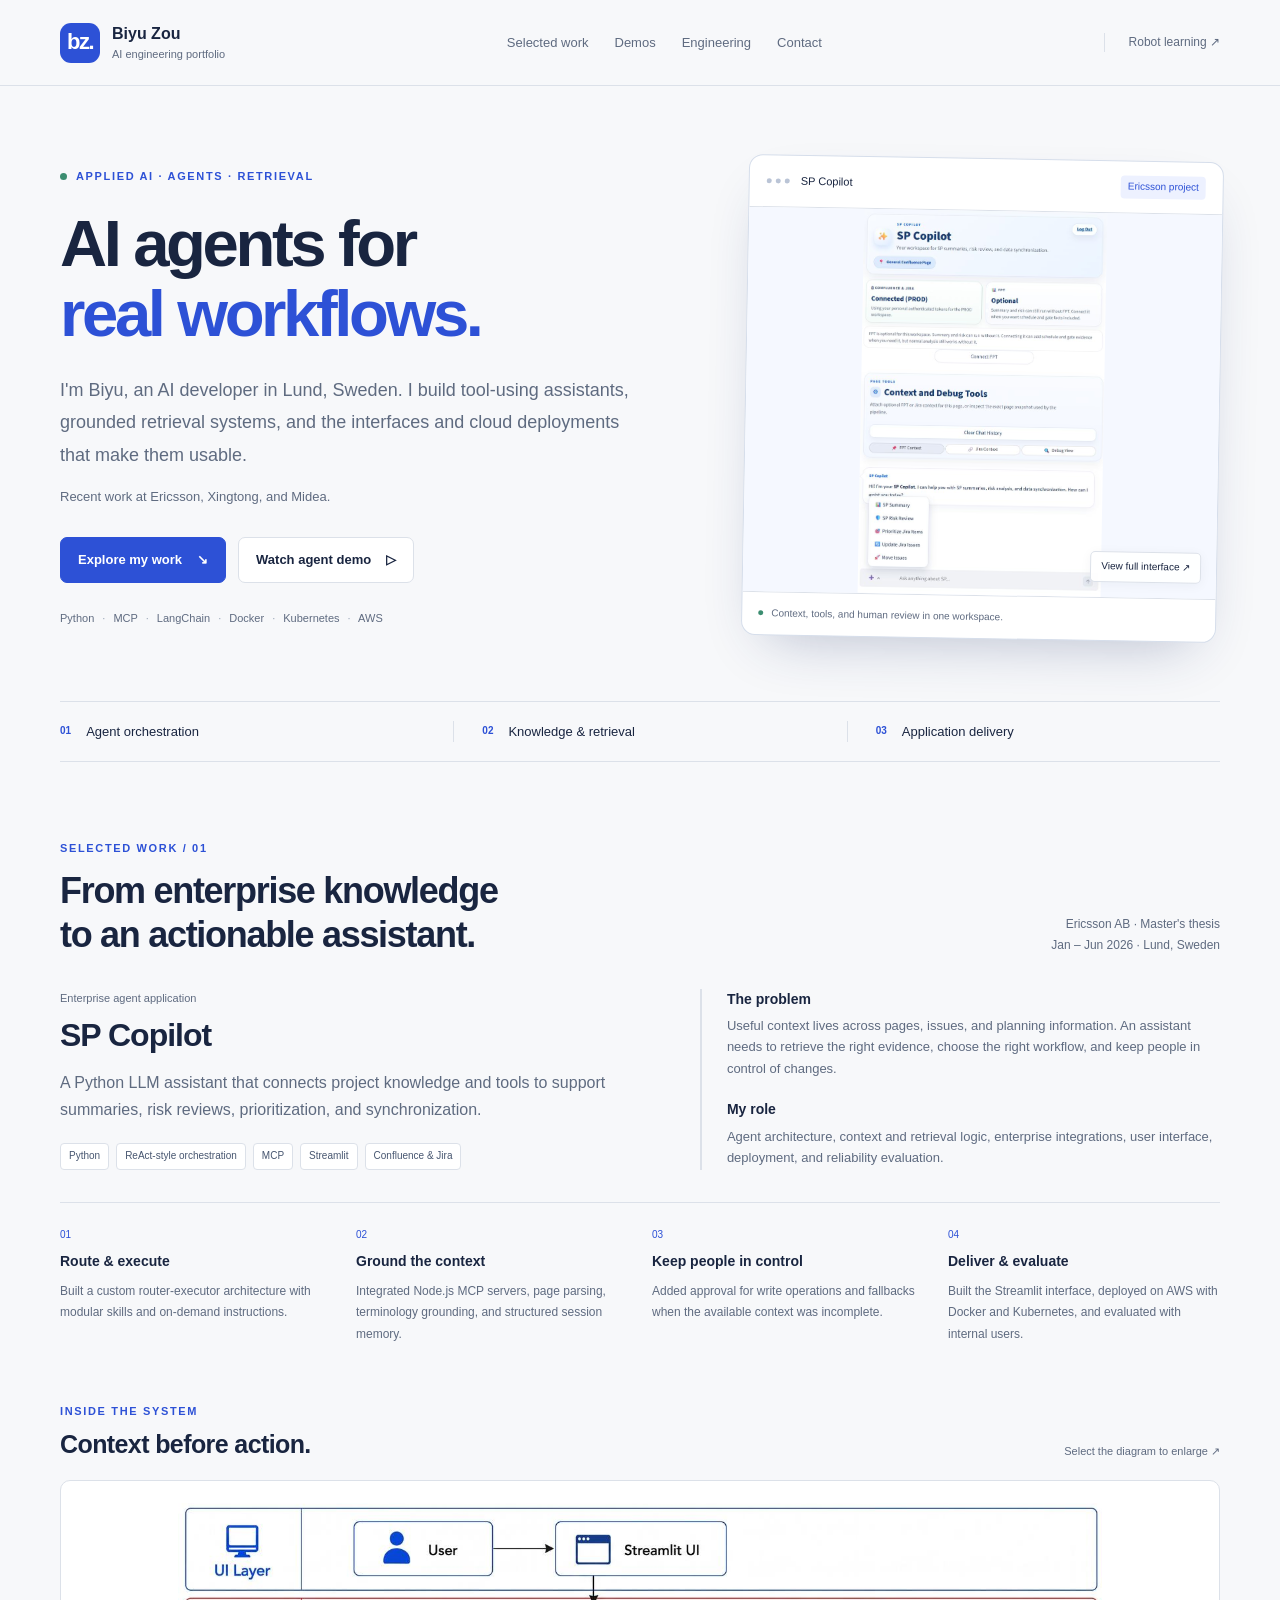
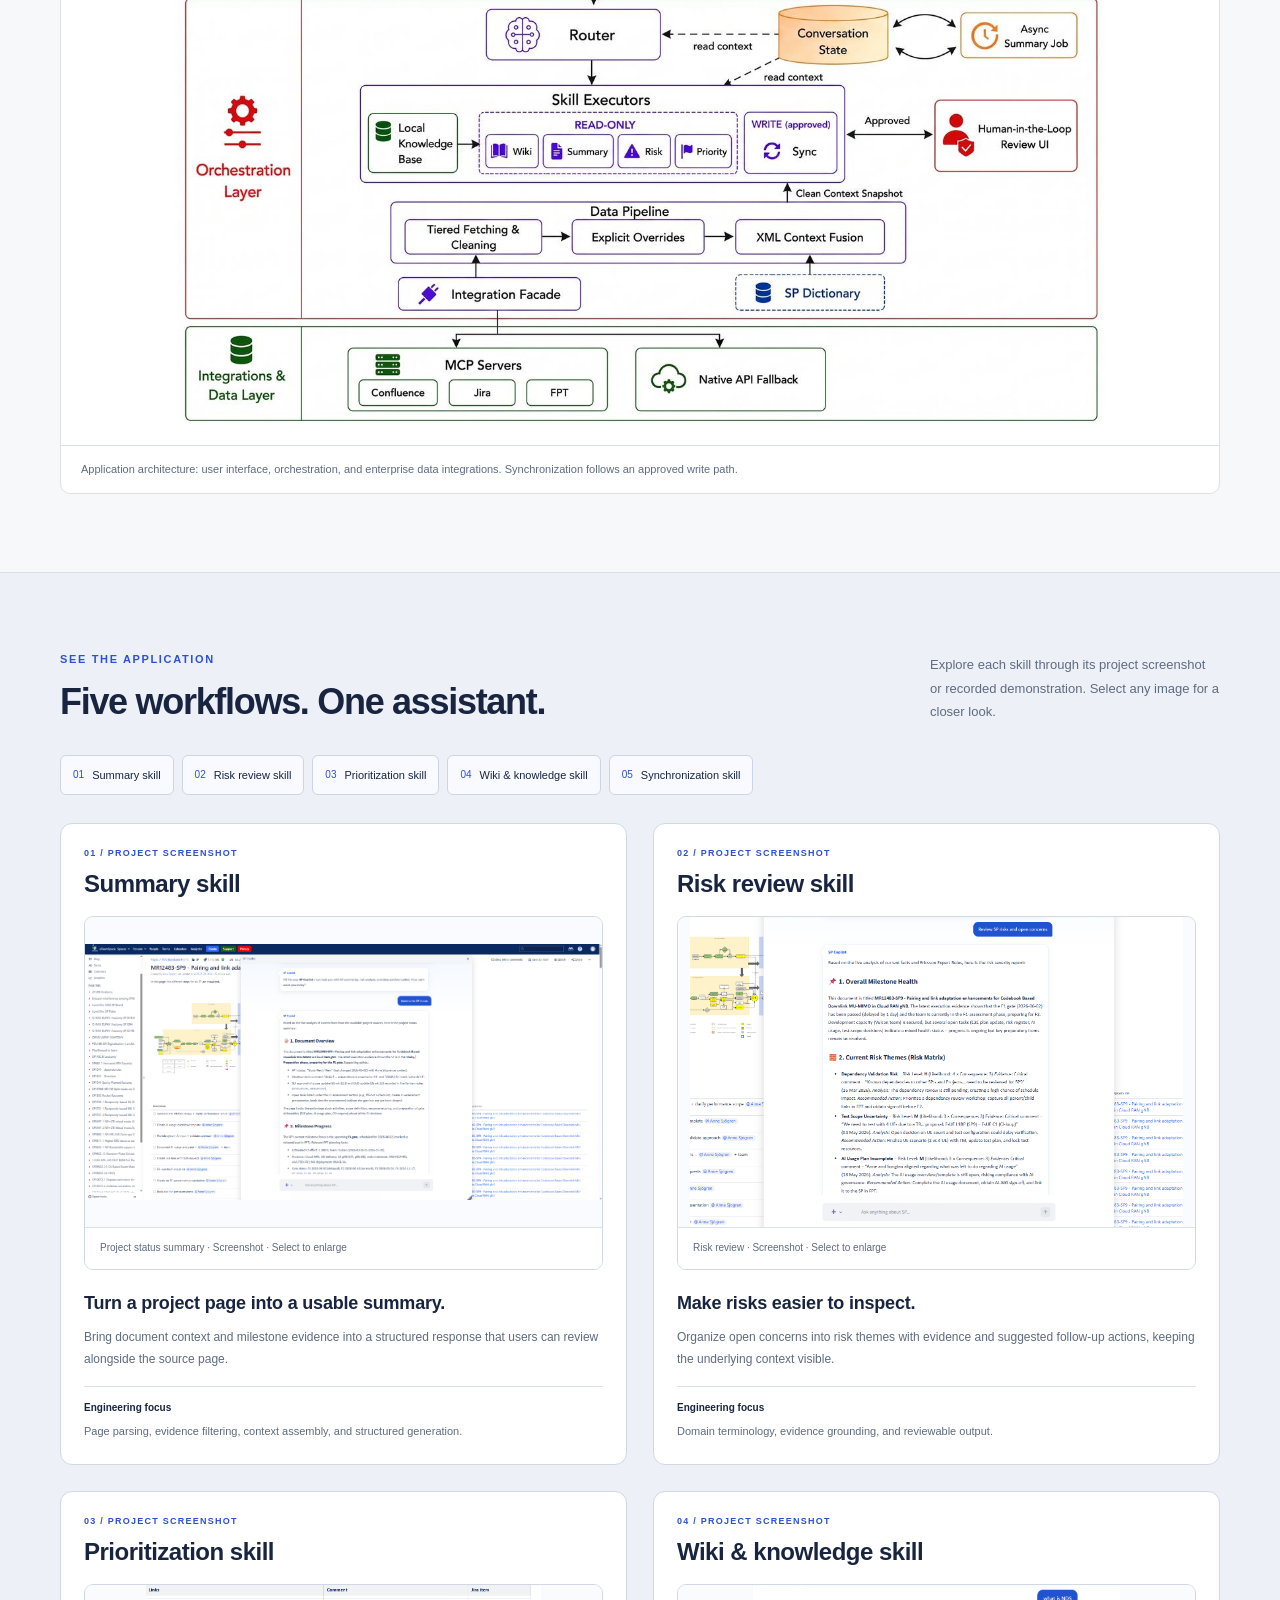
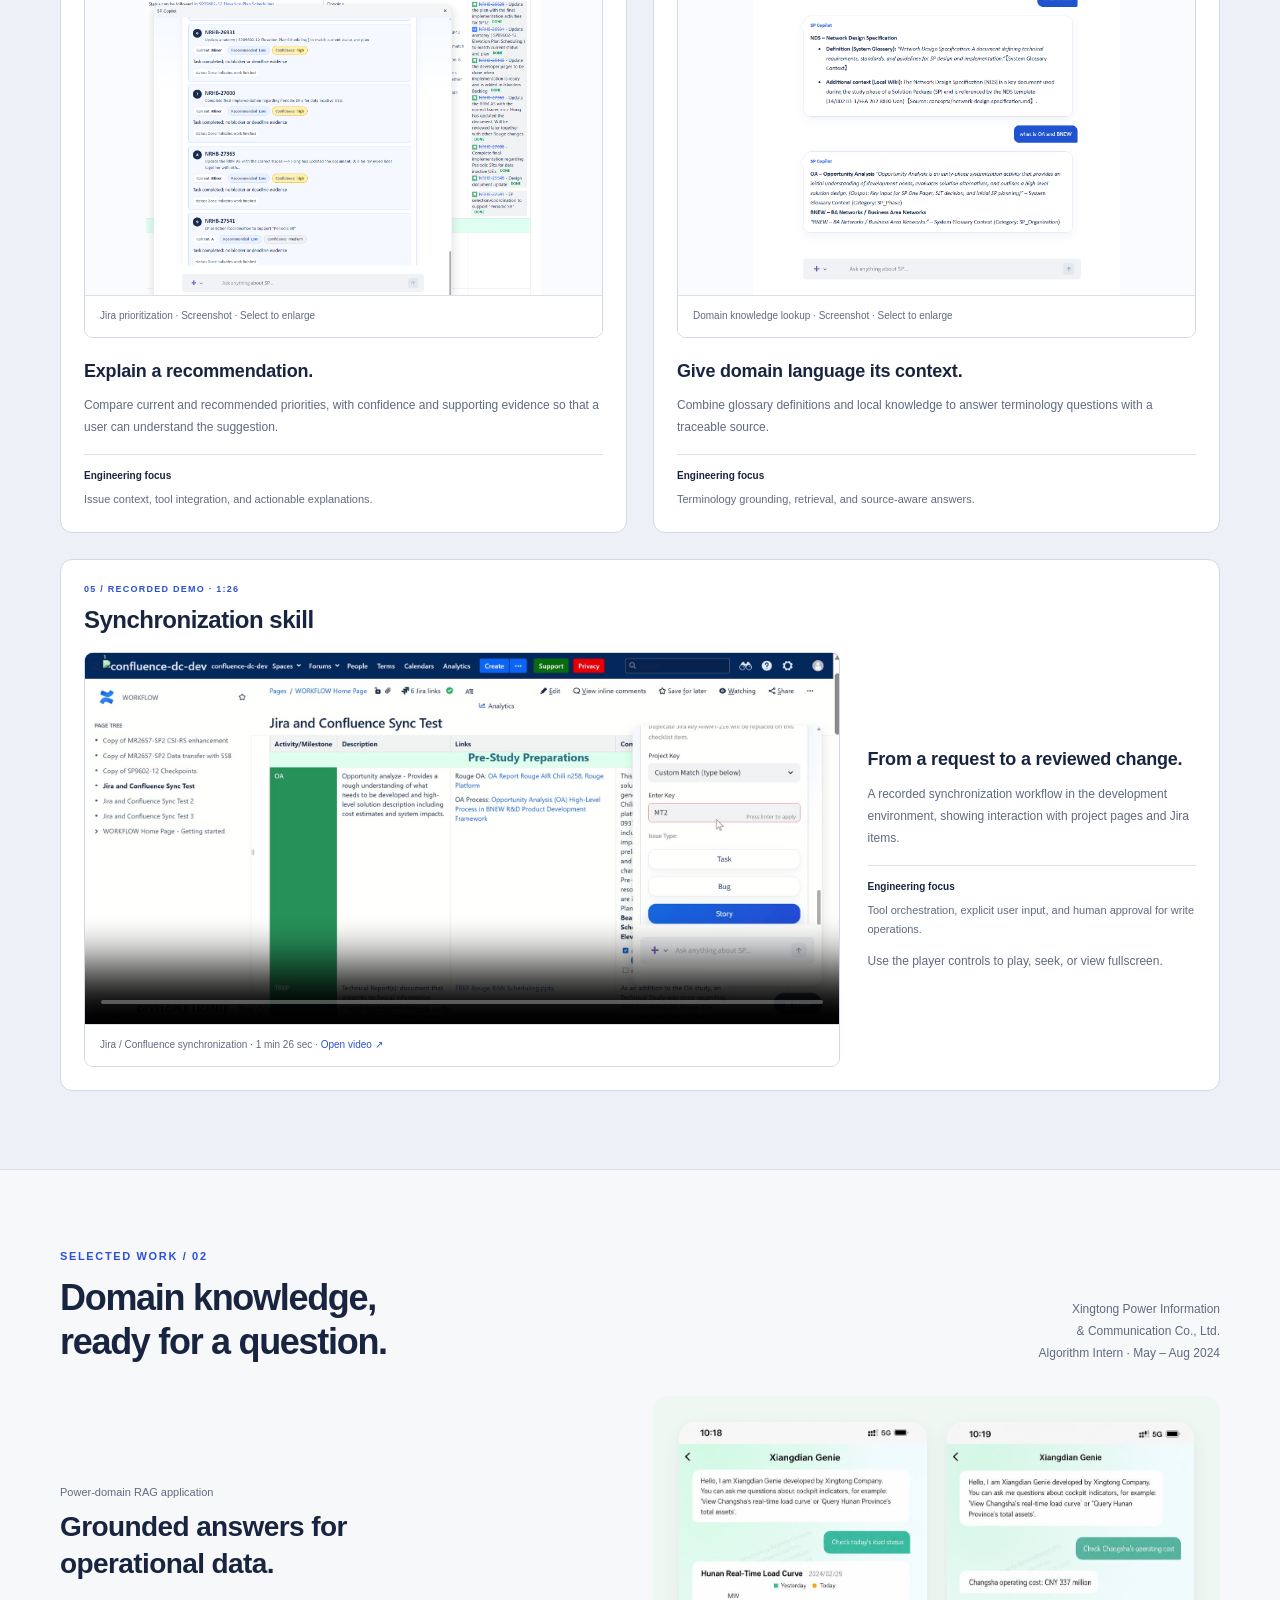
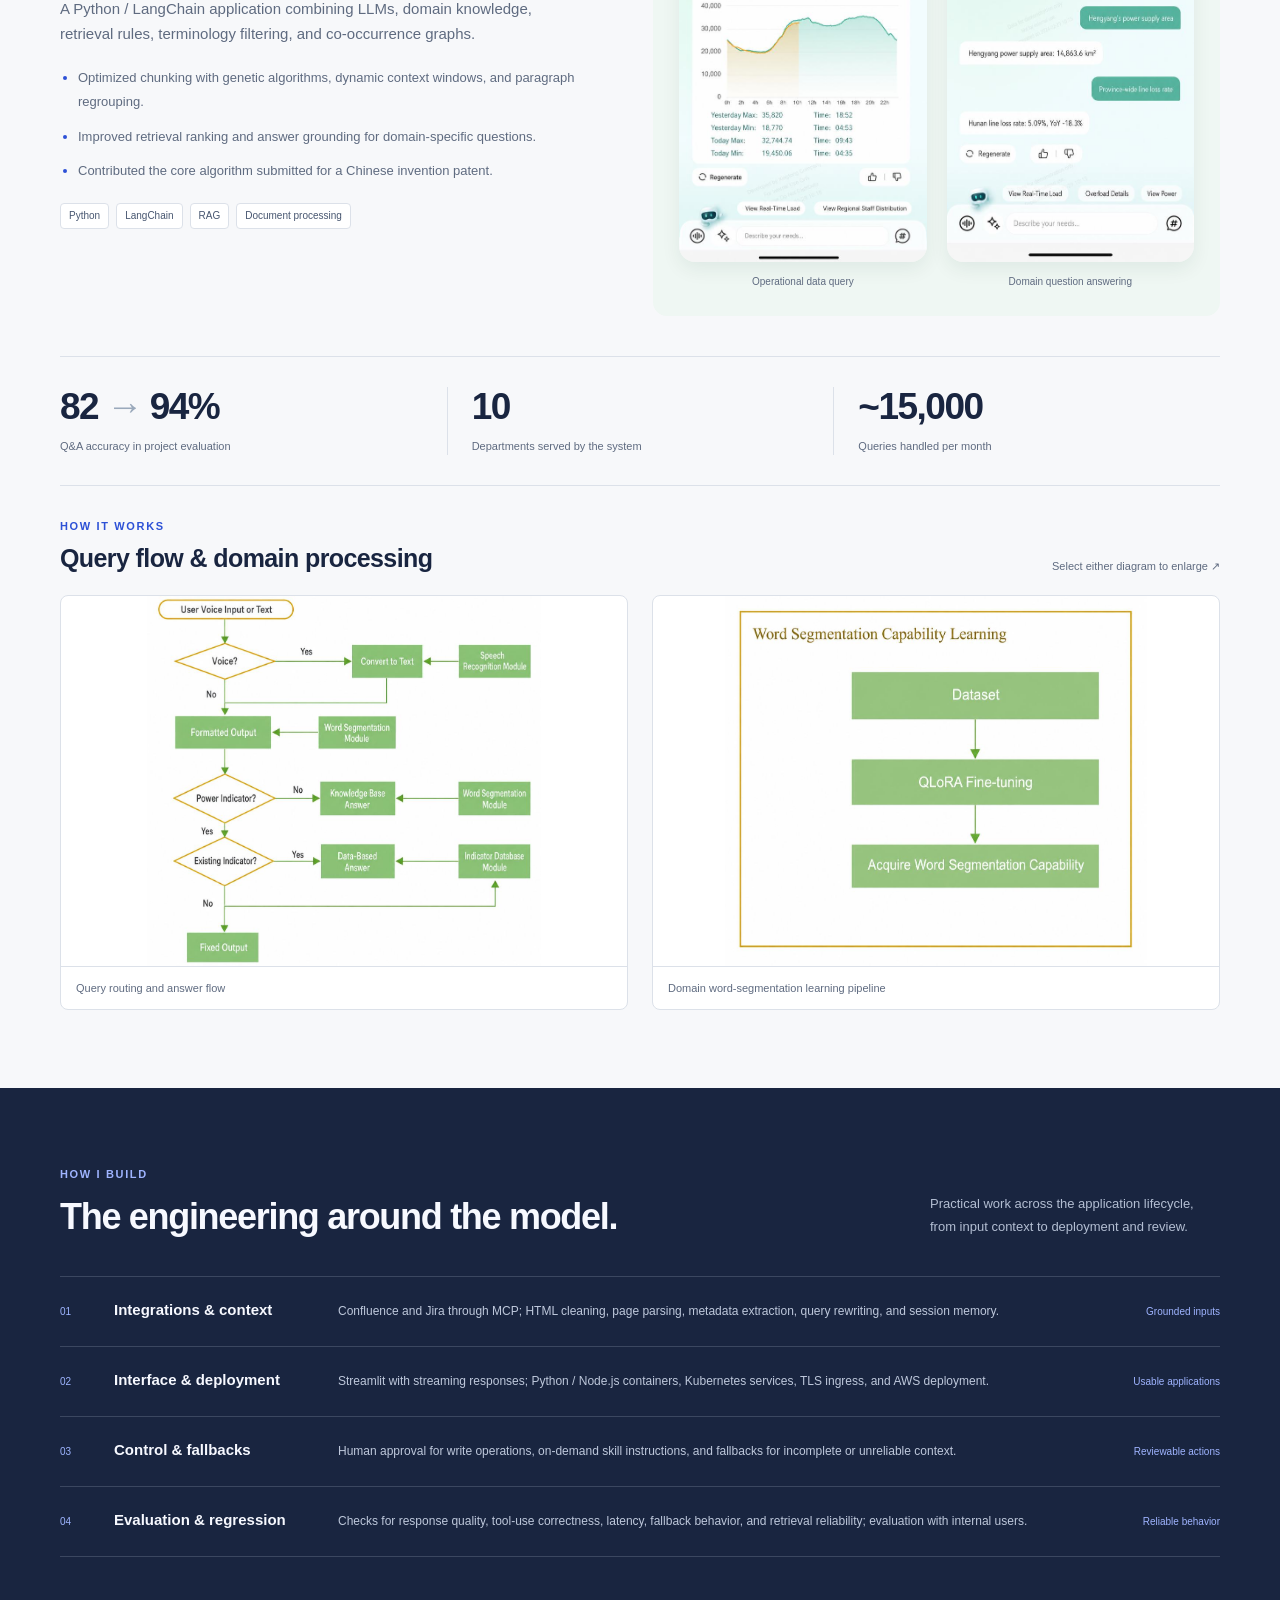
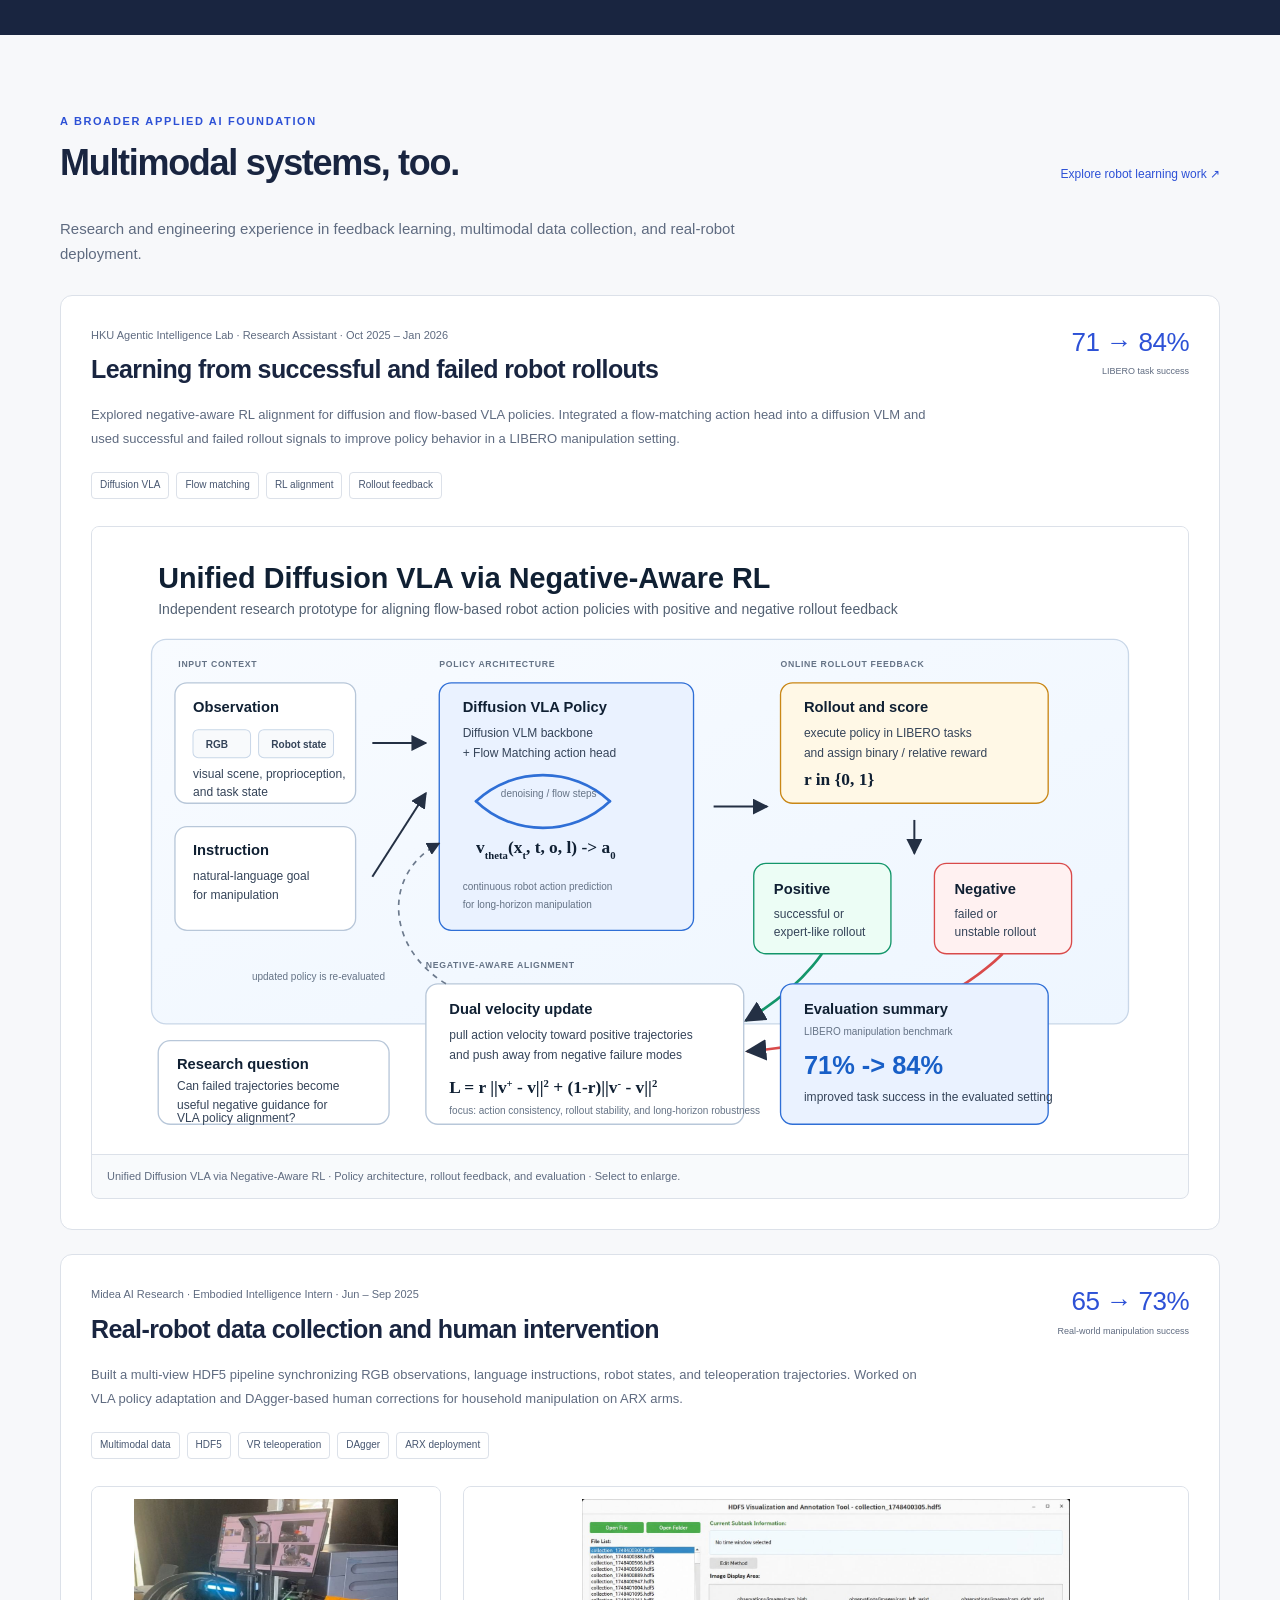
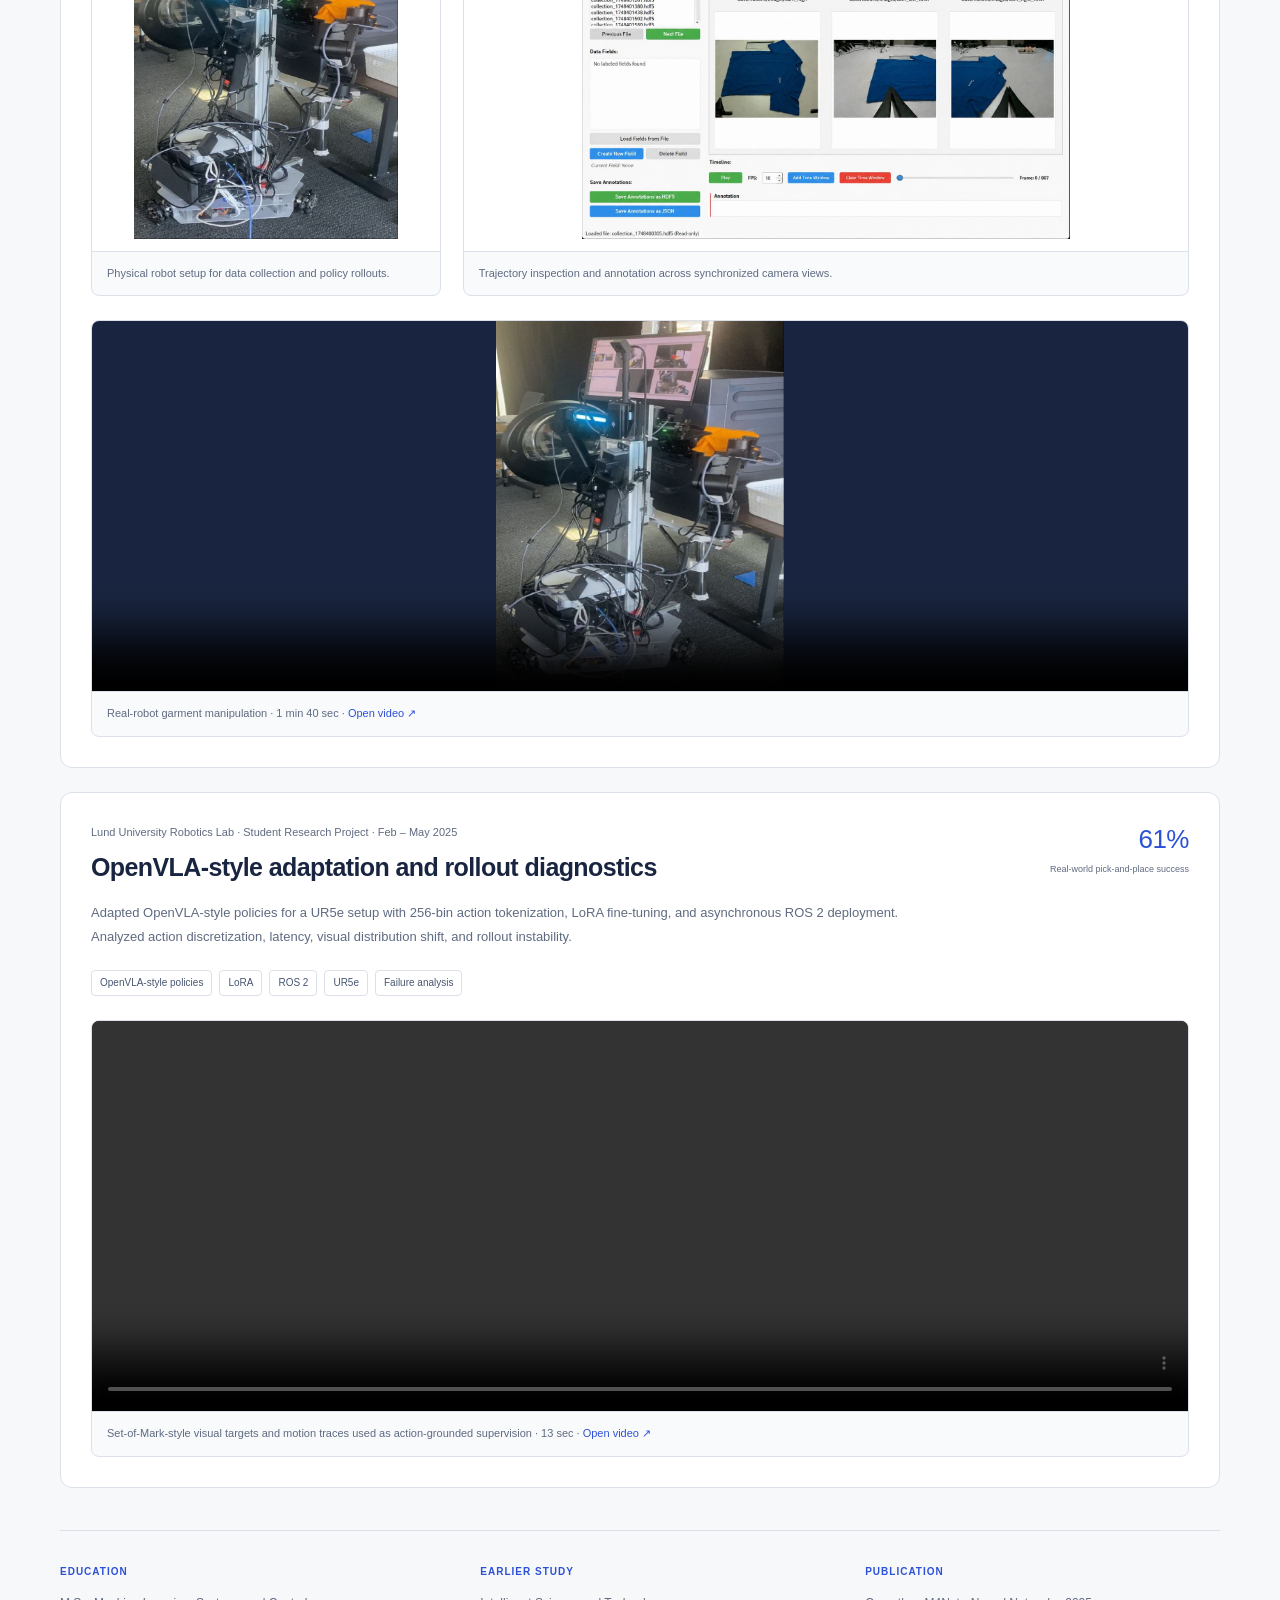
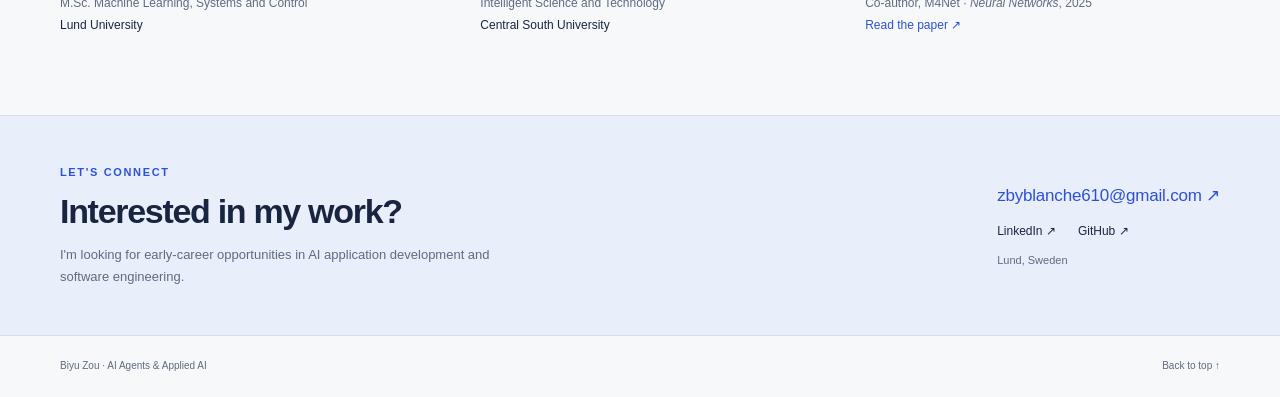
==== commit 3d93dee8: "Add diffusion VLA workflow diagram to HKU portfolio project" ====
--- a/agent-portfolio.html
+++ b/agent-portfolio.html
@@ -138,6 +138,9 @@
           <div class="robot-project-heading"><div><p class="project-kicker">HKU Agentic Intelligence Lab · Research Assistant · Oct 2025 – Jan 2026</p><h3 id="hku-project-title">Learning from successful and failed robot rollouts</h3></div><span class="robot-result">71 → 84%<small>LIBERO task success</small></span></div>
           <p class="robot-project-description">Explored negative-aware RL alignment for diffusion and flow-based VLA policies. Integrated a flow-matching action head into a diffusion VLM and used successful and failed rollout signals to improve policy behavior in a LIBERO manipulation setting.</p>
           <div class="tags"><span>Diffusion VLA</span><span>Flow matching</span><span>RL alignment</span><span>Rollout feedback</span></div>
+          <div class="robot-evidence hku-evidence">
+            <figure><a href="media/discrete-diffusion-naft-workflow.svg" data-lightbox data-caption="Unified Diffusion VLA via Negative-Aware RL: policy architecture, positive and negative rollout feedback, alignment, and evaluation." aria-label="Enlarge the HKU diffusion VLA workflow"><img src="media/discrete-diffusion-naft-workflow.svg" width="1600" height="900" loading="lazy" alt="HKU research workflow showing a diffusion VLM with a flow-matching action head, successful and failed LIBERO rollouts, negative-aware alignment, and task-success evaluation"></a><figcaption>Unified Diffusion VLA via Negative-Aware RL · Policy architecture, rollout feedback, and evaluation · Select to enlarge.</figcaption></figure>
+          </div>
         </article>
         <article class="robot-project" aria-labelledby="midea-project-title">
           <div class="robot-project-heading"><div><p class="project-kicker">Midea AI Research · Embodied Intelligence Intern · Jun – Sep 2025</p><h3 id="midea-project-title">Real-robot data collection and human intervention</h3></div><span class="robot-result">65 → 73%<small>Real-world manipulation success</small></span></div>
--- a/assets/agent-portfolio.css
+++ b/assets/agent-portfolio.css
@@ -52,6 +52,7 @@
 .robot-evidence figure,.robot-recording{min-width:0;border:1px solid var(--line);border-radius:8px;overflow:hidden;background:#f8fafc}
 .robot-evidence a{display:block;background:white;padding:12px}
 .robot-evidence img{height:340px;object-fit:contain}
+.robot-evidence.hku-evidence img{height:auto;max-height:none}
 .robot-evidence figcaption,.robot-recording figcaption{padding:12px 15px;font-size:11px;color:var(--muted);border-top:1px solid var(--line);line-height:1.8}
 .robot-recording{margin-top:24px}
 .robot-recording video{width:100%;height:370px;object-fit:contain;background:#192540}
